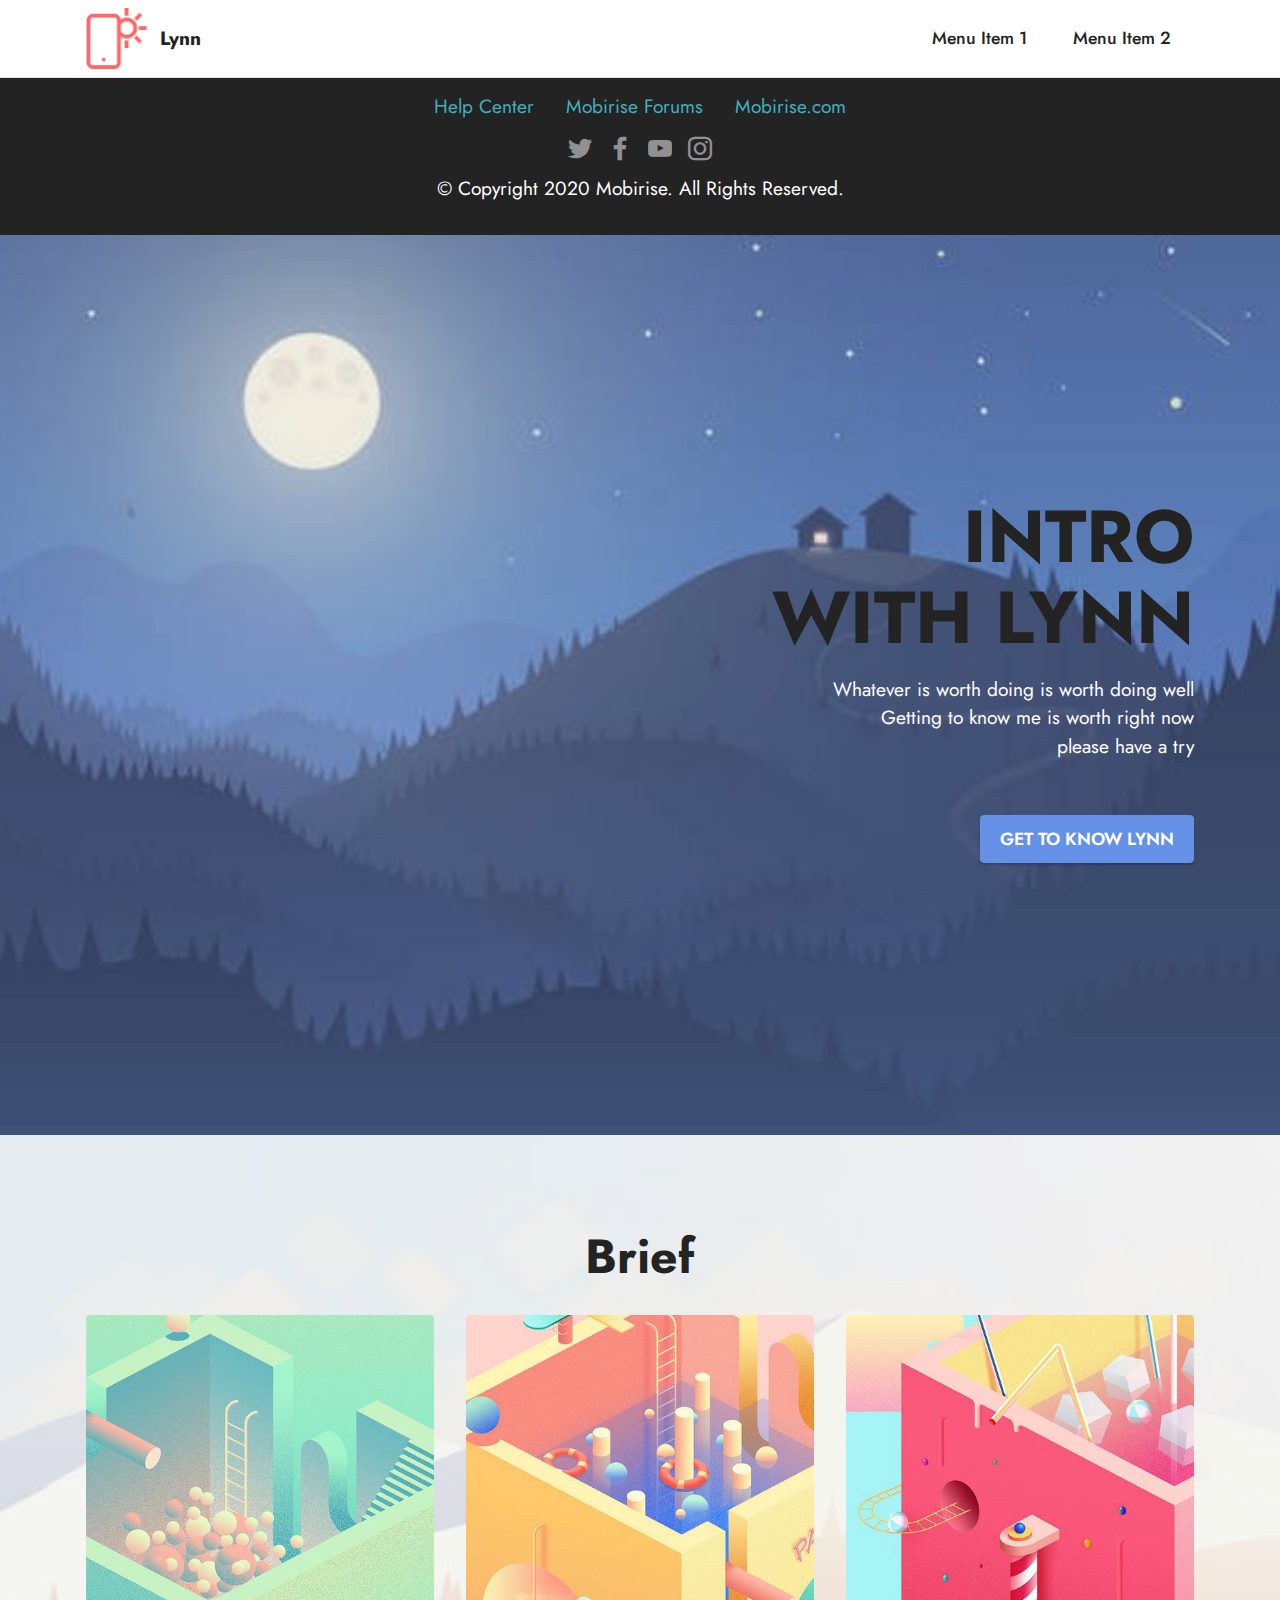
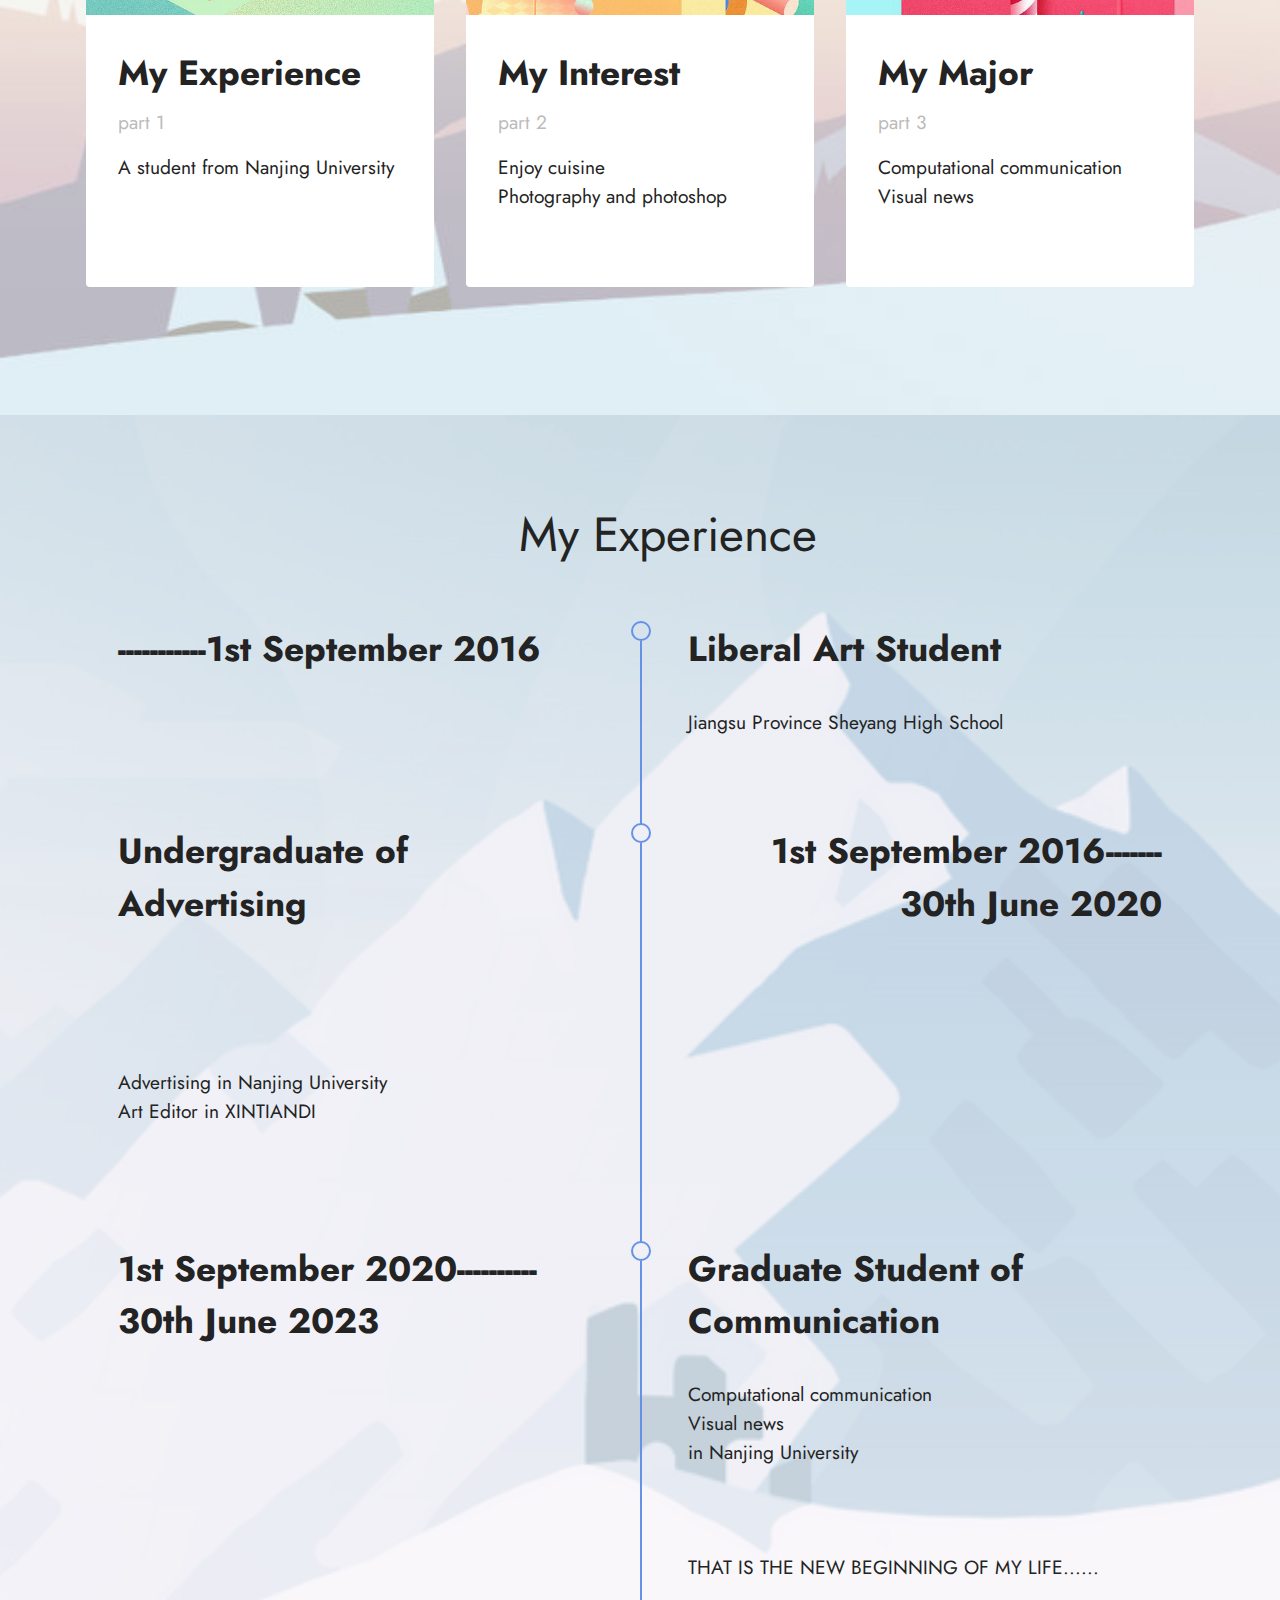
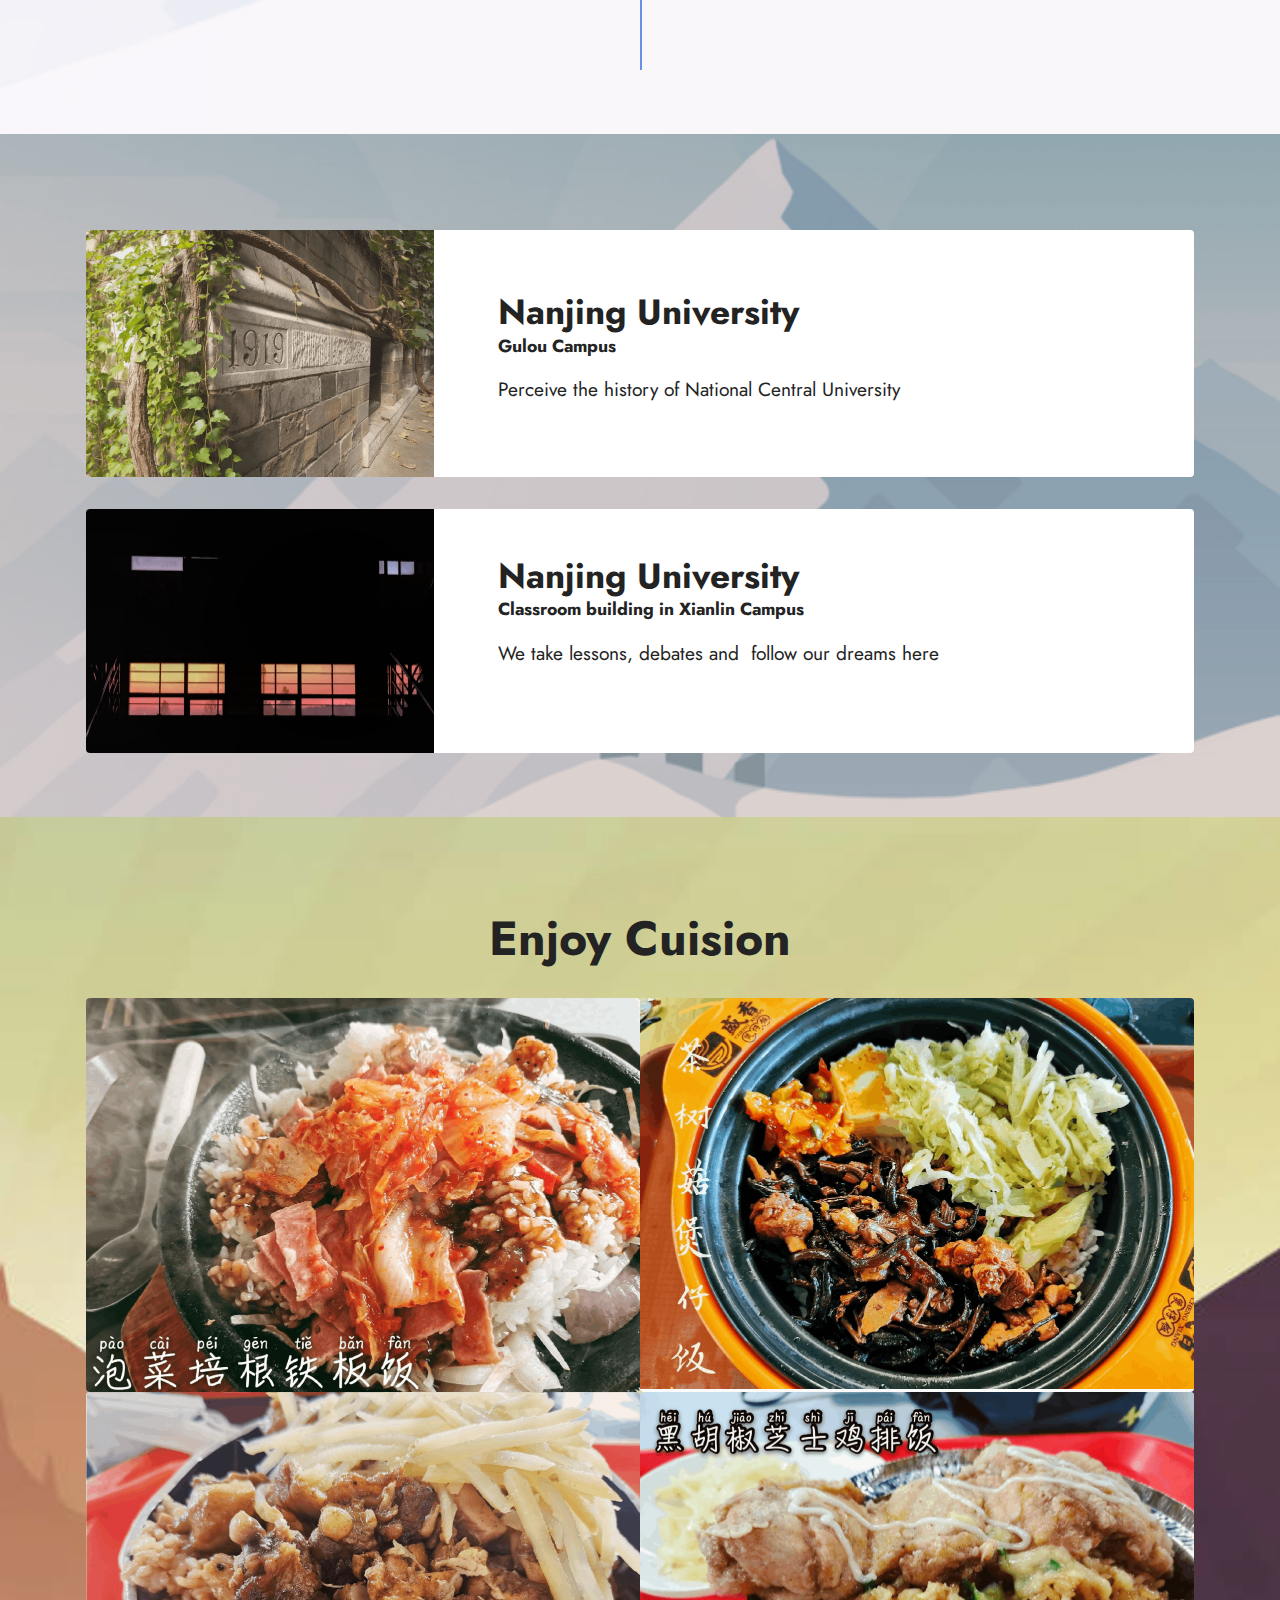
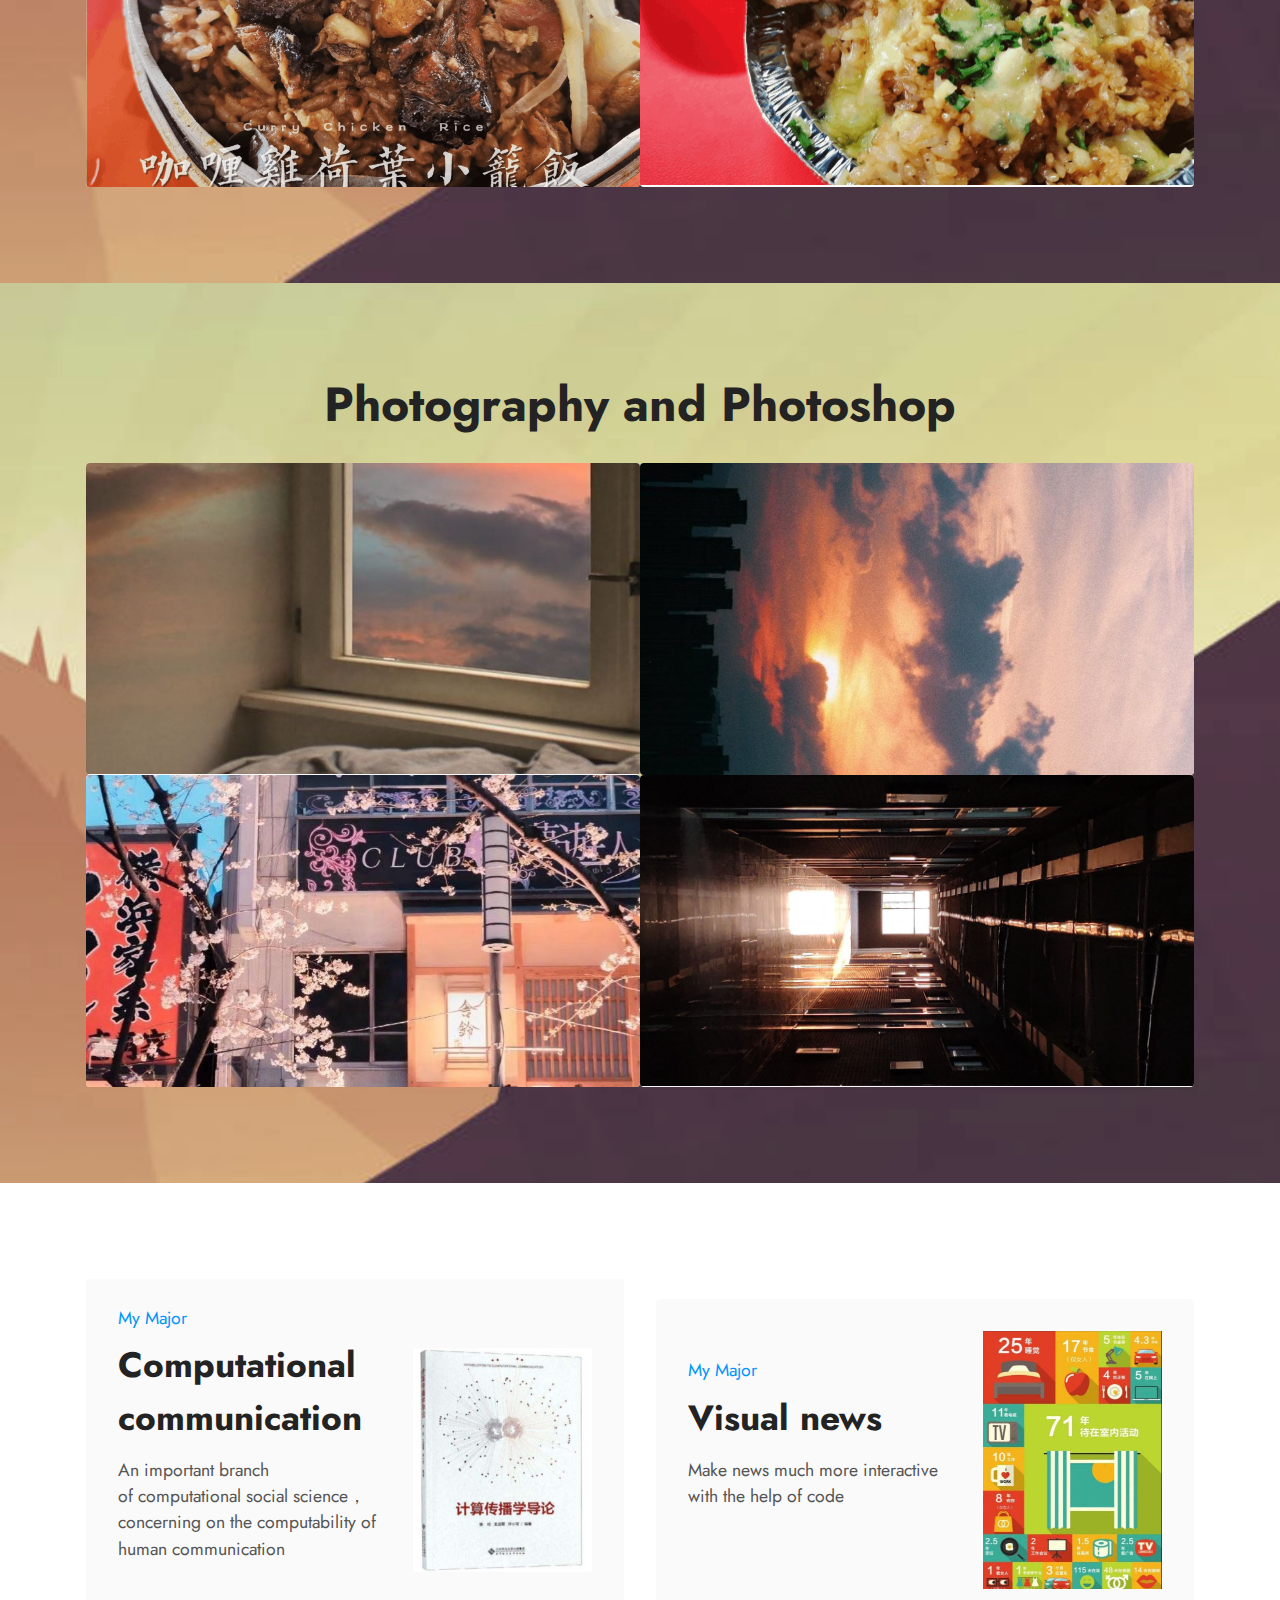
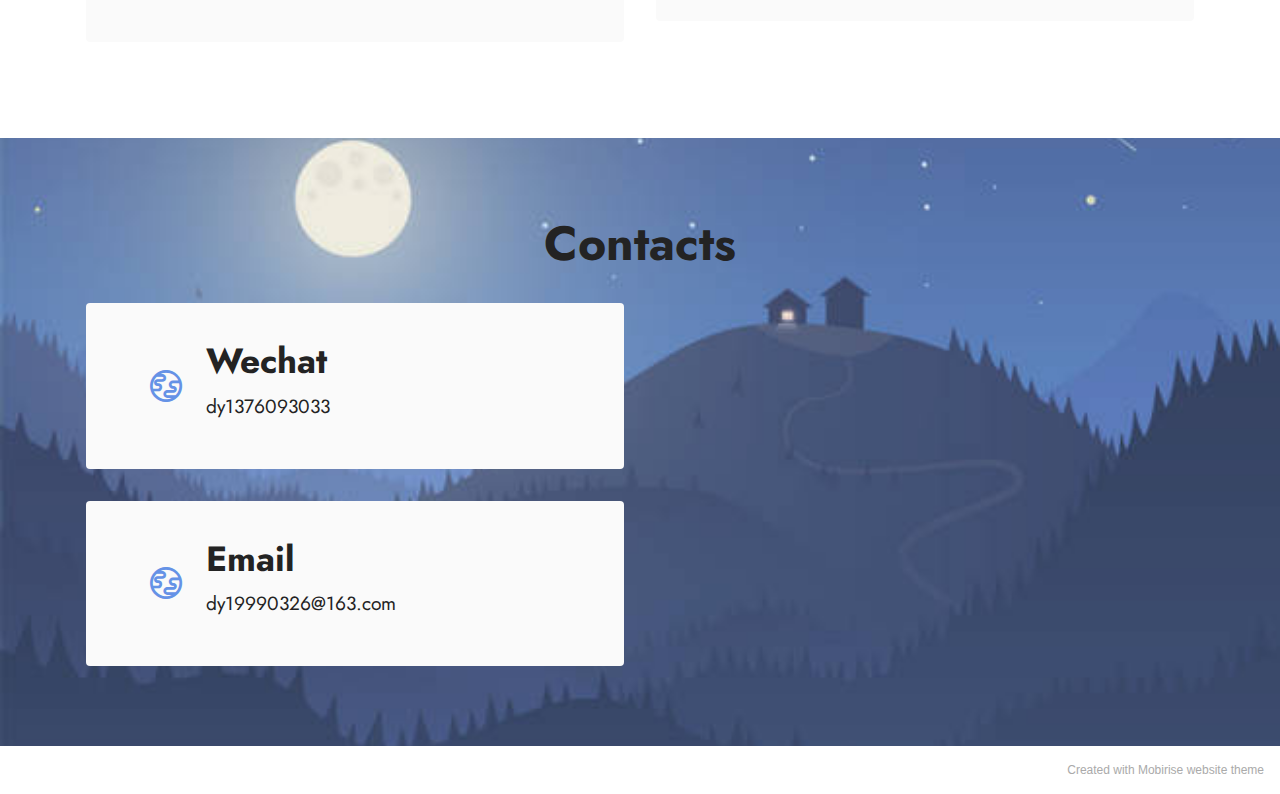
==== page1.html @ 0c88fa18 "1st" ====
<!DOCTYPE html>
<html  >
<head>
  <!-- Site made with Mobirise Website Builder v5.1.4, https://mobirise.com -->
  <meta charset="UTF-8">
  <meta http-equiv="X-UA-Compatible" content="IE=edge">
  <meta name="generator" content="Mobirise v5.1.4, mobirise.com">
  <meta name="viewport" content="width=device-width, initial-scale=1, minimum-scale=1">
  <link rel="shortcut icon" href="assets/images/logo.png" type="image/x-icon">
  <meta name="description" content="">
  
  
  <title>Lynn</title>
  <link rel="stylesheet" href="assets/web/assets/mobirise-icons2/mobirise2.css">
  <link rel="stylesheet" href="assets/tether/tether.min.css">
  <link rel="stylesheet" href="assets/bootstrap/css/bootstrap.min.css">
  <link rel="stylesheet" href="assets/bootstrap/css/bootstrap-grid.min.css">
  <link rel="stylesheet" href="assets/bootstrap/css/bootstrap-reboot.min.css">
  <link rel="stylesheet" href="assets/dropdown/css/style.css">
  <link rel="stylesheet" href="assets/socicon/css/styles.css">
  <link rel="stylesheet" href="assets/theme/css/style.css">
  <link rel="preload" as="style" href="assets/mobirise/css/mbr-additional.css"><link rel="stylesheet" href="assets/mobirise/css/mbr-additional.css" type="text/css">
  
  
  
  
</head>
<body>
  
  <section class="menu cid-s48OLK6784" once="menu" id="menu1-k">
    
    <nav class="navbar navbar-dropdown navbar-fixed-top navbar-expand-lg">
        <div class="container">
            <div class="navbar-brand">
                <span class="navbar-logo">
                    <a href="https://mobiri.se">
                        <img src="assets/images/logo.png" alt="Mobirise" style="height: 3.8rem;">
                    </a>
                </span>
                <span class="navbar-caption-wrap"><a class="navbar-caption text-black display-7" href="https://mobiri.se">Lynn</a></span>
            </div>
            <button class="navbar-toggler" type="button" data-toggle="collapse" data-target="#navbarSupportedContent" aria-controls="navbarNavAltMarkup" aria-expanded="false" aria-label="Toggle navigation">
                <div class="hamburger">
                    <span></span>
                    <span></span>
                    <span></span>
                    <span></span>
                </div>
            </button>
            <div class="collapse navbar-collapse" id="navbarSupportedContent">
                <ul class="navbar-nav nav-dropdown nav-right" data-app-modern-menu="true"><li class="nav-item"><a class="nav-link link text-black display-4" href="https://mobirise.com">Menu Item 1</a></li>
                    <li class="nav-item"><a class="nav-link link text-black display-4" href="https://mobirise.com">
                            Menu Item 2</a></li></ul>
                
                
            </div>
        </div>
    </nav>

</section>

<section class="footer3 cid-s48P1Icc8J" once="footers" id="footer3-l">

    

    

    <div class="container">
        <div class="media-container-row align-center mbr-white">
            <div class="row row-links">
                <ul class="foot-menu">
                    
                    
                    
                    
                    
                <li class="foot-menu-item mbr-fonts-style display-7"><a href="https://mobirise.com/help/" class="text-success">Help Center</a></li><li class="foot-menu-item mbr-fonts-style display-7"><a href="http://forums.mobirise.com/" class="text-success">Mobirise Forums</a></li><li class="foot-menu-item mbr-fonts-style display-7"><a href="https://mobirise.com/" class="text-success">Mobirise.com</a></li></ul>
            </div>
            <div class="row social-row">
                <div class="social-list align-right pb-2">
                    
                    
                    
                    
                    
                    
                <div class="soc-item">
                        <a href="https://twitter.com/mobirise" target="_blank">
                            <span class="socicon-twitter socicon mbr-iconfont mbr-iconfont-social"></span>
                        </a>
                    </div><div class="soc-item">
                        <a href="https://www.facebook.com/pages/Mobirise/1616226671953247" target="_blank">
                            <span class="socicon-facebook socicon mbr-iconfont mbr-iconfont-social"></span>
                        </a>
                    </div><div class="soc-item">
                        <a href="https://www.youtube.com/c/mobirise" target="_blank">
                            <span class="socicon-youtube socicon mbr-iconfont mbr-iconfont-social"></span>
                        </a>
                    </div><div class="soc-item">
                        <a href="https://instagram.com/mobirise" target="_blank">
                            <span class="mbr-iconfont mbr-iconfont-social socicon-instagram socicon"></span>
                        </a>
                    </div></div>
            </div>
            <div class="row row-copirayt">
                <p class="mbr-text mb-0 mbr-fonts-style mbr-white align-center display-7">
                    © Copyright 2020 Mobirise. All Rights Reserved.
                </p>
            </div>
        </div>
    </div>
</section>

<section class="header7 cid-sbbgoGlLqQ mbr-fullscreen" id="header7-t">

    

    

    <div class="text-right container">
        <div class="row justify-content-end">
            <div class="col-12 col-lg-5">
                <h1 class="mbr-section-title mbr-fonts-style mb-3 display-1"><strong>INTRO WITH LYNN</strong></h1>
                
                <p class="mbr-text mbr-fonts-style display-7">Whatever is worth doing is worth doing well<br>Getting to know me is worth right now<br>please have a try<br><br></p>
                <div class="mbr-section-btn mt-3"><a class="btn btn-primary display-4" href="https://mobiri.se">GET TO KNOW LYNN</a></div>
            </div>
        </div>
    </div>
</section>

<section class="features3 cid-sbbgstRZs8" id="features4-u">
    
    <div class="mbr-overlay"></div>
    <div class="container">
        <div class="mbr-section-head">
            <h4 class="mbr-section-title mbr-fonts-style align-center mb-0 display-2">
                <strong>Brief</strong></h4>
            
        </div>
        <div class="row mt-4">
            <div class="item features-image сol-12 col-md-6 col-lg-4">
                <div class="item-wrapper">
                    <div class="item-img">
                        <img src="assets/images/1-658x434.jpg" alt="" title="">
                    </div>
                    <div class="item-content">
                        <h5 class="item-title mbr-fonts-style display-5"><strong>My Experience</strong></h5>
                        <h6 class="item-subtitle mbr-fonts-style mt-1 display-7">part 1</h6>
                        <p class="mbr-text mbr-fonts-style mt-3 display-7">A student from Nanjing University</p>
                    </div>
                    
                </div>
            </div>
            <div class="item features-image сol-12 col-md-6 col-lg-4">
                <div class="item-wrapper">
                    <div class="item-img">
                        <img src="assets/images/2-658x434.jpg" alt="" title="">
                    </div>
                    <div class="item-content">
                        <h5 class="item-title mbr-fonts-style display-5"><strong>My Interest</strong></h5>
                        <h6 class="item-subtitle mbr-fonts-style mt-1 display-7">part 2</h6>
                        <p class="mbr-text mbr-fonts-style mt-3 display-7">Enjoy cuisine<br>Photography and photoshop<br><br></p>
                    </div>
                    
                </div>
            </div>
            <div class="item features-image сol-12 col-md-6 col-lg-4">
                <div class="item-wrapper">
                    <div class="item-img">
                        <img src="assets/images/3-658x434.jpg" alt="" title="">
                    </div>
                    <div class="item-content">
                        <h5 class="item-title mbr-fonts-style display-5"><strong>My Major&nbsp;</strong></h5>
                        <h6 class="item-subtitle mbr-fonts-style mt-1 display-7">part 3</h6>
                        <p class="mbr-text mbr-fonts-style mt-3 display-7">Computational communication<br>Visual news</p>
                    </div>
                    
                </div>
            </div>
            
        </div>
    </div>
</section>

<section class="timeline1 cid-sbboiGCX9N" id="timeline1-v">
    
    <div class="mbr-overlay" style="opacity: 0.7; background-color: rgb(255, 255, 255);">
    </div>
    <div class="timelines-container container" mbri-timelines="">
        <div class="mbr-section-head">
            <h3 class="mbr-section-title mbr-fonts-style align-center mb-0 display-2"><p>&nbsp; &nbsp; My Experience<br></p></h3>
            
        </div>
        <div class="row timeline-element mb-2 mt-4">
            <div class="timeline-date col-12 col-md-6">
                <div class="timeline-date-wrapper">
                    <p class="mbr-timeline-date mbr-fonts-style display-5"><strong>-----------1st September 2016</strong></p>
                </div>
            </div>
            <span class="iconBackground"></span>
            <div class="col-12 col-md-6">
                <div class="timeline-text-wrapper">
                    <h4 class="mbr-timeline-title mbr-fonts-style mb-4 display-5"><strong>Liberal Art Student</strong></h4>
                    
                    <p class="mbr-text mbr-fonts-style display-7">Jiangsu Province Sheyang High School</p>
                </div>
            </div>
        </div>
        <div class="row timeline-element mb-2">
            <div class="col-12 col-md-6">
                <div class="timeline-text-wrapper">
                    <h4 class="mbr-timeline-title mbr-fonts-style mb-4 display-5">
                        <strong>Undergraduate of Advertising</strong><br><strong><br></strong><br></h4>
                    
                    <p class="mbr-text mbr-fonts-style display-7">Advertising in Nanjing University<br>Art Editor in XINTIANDI<br><br></p>
                </div>
            </div>
            <span class="iconBackground"></span>
            <div class="timeline-date col-12 col-md-6">
                <div class="timeline-date-wrapper">
                    <p class="mbr-timeline-date mbr-fonts-style display-5"><strong>1st September 2016-------</strong><br><strong>30th June 2020</strong></p>
                </div>
            </div>
        </div>
        <div class="row timeline-element mb-2">
            <div class="timeline-date col-12 col-md-6">
                <div class="timeline-date-wrapper">
                    <p class="mbr-timeline-date mbr-fonts-style display-5"><strong>1st September 2020----------</strong><br><strong>30th June 2023</strong></p>
                </div>
            </div>
            <span class="iconBackground"></span>
            <div class="col-12 col-md-6">
                <div class="timeline-text-wrapper">
                    <h4 class="mbr-timeline-title mbr-fonts-style mb-4 display-5"><strong>Graduate Student of Communication</strong></h4>
                    
                    <p class="mbr-text mbr-fonts-style display-7">Computational communication<br>Visual news<br>in Nanjing University<br><br><br><br>THAT IS THE NEW BEGINNING OF MY LIFE......</p>
                </div>
            </div>
        </div>
        
        
        
        
        
        
        
        
        
    </div>
</section>

<section class="team2 cid-sbbLFCsT36" xmlns="http://www.w3.org/1999/html" id="team2-x">
    
    <div class="mbr-overlay" style="opacity: 0.5; background-color: rgb(206, 191, 175);">
    </div>
    <div class="container">
        <div class="card">
            <div class="card-wrapper">
                <div class="row align-items-center">
                    <div class="col-12 col-md-4">
                        <div class="image-wrapper">
                            <img src="assets/images/1-696x494.png" alt="Mobirise">
                        </div>
                    </div>
                    <div class="col-12 col-md">
                        <div class="card-box">
                            <h5 class="card-title mbr-fonts-style m-0 display-5"><strong>Nanjing University</strong></h5>
                            <h6 class="card-subtitle mbr-fonts-style mb-3 display-4"><strong>Gulou Campus</strong></h6>
                            <p class="mbr-text mbr-fonts-style display-7">Perceive the history of National Central University&nbsp;</p>
                            
                        </div>
                    </div>
                </div>
            </div>
        </div>
        <div class="card">
            <div class="card-wrapper">
                <div class="row align-items-center">
                    <div class="col-12 col-md-4">
                        <div class="image-wrapper">
                            <img src="assets/images/2-696x489.png" alt="Mobirise">
                        </div>
                    </div>
                    <div class="col-12 col-md">
                        <div class="card-box">
                            <h5 class="card-title mbr-fonts-style m-0 display-5"><strong>Nanjing University</strong></h5>
                            <h6 class="card-subtitle mbr-fonts-style mb-3 display-4"><strong>Classroom building in Xianlin Campus</strong></h6>
                            <p class="mbr-text mbr-fonts-style display-7">We take lessons, debates and&nbsp; follow our dreams here<br><br></p>
                            
                        </div>
                    </div>
                </div>
            </div>
        </div>
        
    </div>
</section>

<section class="gallery1 cid-sbbSKWbGnM" id="gallery1-y">
    
    <div class="mbr-overlay"></div>
    <div class="container">
        <div class="mbr-section-head">
            <h4 class="mbr-section-title mbr-fonts-style align-center mb-0 display-2"><strong>Enjoy Cuision</strong></h4>
            
        </div>
        <div class="row mt-4">
            <div class="item features-image сol-12 col-md-6 col-lg-6">
                <div class="item-wrapper">
                    <div class="item-img">
                        <img src="assets/images/1-1108x787.png" alt="">
                    </div>
                    
                    
                </div>
            </div>
            <div class="item features-image сol-12 col-md-6 col-lg-6">
                <div class="item-wrapper">
                    <div class="item-img">
                        <img src="assets/images/2-1108x781.png" alt="">
                    </div>
                    
                    
                </div>
            </div>
            <div class="item features-image сol-12 col-md-6 col-lg-6">
                <div class="item-wrapper">
                    <div class="item-img">
                        <img src="assets/images/4-1108x790.png" alt="">
                    </div>
                    
                    
                </div>
            </div>
            <div class="item features-image сol-12 col-md-6 col-lg-6">
                <div class="item-wrapper">
                    <div class="item-img">
                        <img src="assets/images/5-1108x787.png" alt="" title="">
                    </div>
                    
                    
                </div>
            </div>
        </div>
    </div>
</section>

<section class="gallery1 cid-sbbSL3tutg" id="gallery1-z">
    
    <div class="mbr-overlay"></div>
    <div class="container">
        <div class="mbr-section-head">
            <h4 class="mbr-section-title mbr-fonts-style align-center mb-0 display-2"><strong>Photography and Photoshop</strong></h4>
            
        </div>
        <div class="row mt-4">
            <div class="item features-image сol-12 col-md-6 col-lg-6">
                <div class="item-wrapper">
                    <div class="item-img">
                        <img src="assets/images/1-1080x1350.jpeg" alt="">
                    </div>
                    
                    
                </div>
            </div>
            <div class="item features-image сol-12 col-md-6 col-lg-6">
                <div class="item-wrapper">
                    <div class="item-img">
                        <img src="assets/images/2-960x1440.jpeg" alt="">
                    </div>
                    
                    
                </div>
            </div>
            <div class="item features-image сol-12 col-md-6 col-lg-6">
                <div class="item-wrapper">
                    <div class="item-img">
                        <img src="assets/images/3-1080x1440.jpeg" alt="">
                    </div>
                    
                    
                </div>
            </div>
            <div class="item features-image сol-12 col-md-6 col-lg-6">
                <div class="item-wrapper">
                    <div class="item-img">
                        <img src="assets/images/4-1108x1477.jpeg" alt="" title="">
                    </div>
                    
                    
                </div>
            </div>
        </div>
    </div>
</section>

<section class="features4 cid-sbc6SiM0qy mbr-parallax-background" id="features5-10">

    

    <div class="mbr-overlay" style="opacity: 0.5; background-color: rgb(255, 255, 255);">
    </div>
    <div class="container">
        <div class="row">
            <div class="col-12 col-lg-6">
                <div class="card-wrapper">
                    <div class="row">
                        <div class="col-12 col-md-7">
                            <div class="text-wrapper">
                                <h6 class="card-subtitle mbr-fonts-style mb-2 display-4">
                                    My Major</h6>
                                <h5 class="card-title mbr-fonts-style display-5"><strong>Computational communication</strong></h5>
                                <p class="mbr-text mbr-fonts-style mb-5 display-4">An important branch of&nbsp;computational social science，concerning on the computability of human communication</p>
                                
                            </div>
                        </div>
                        <div class="col-12 col-md-5">
                            <div class="img-wrapper">
                                <img src="assets/images/-357x357.jpeg" alt="Mobirise">
                            </div>
                        </div>
                    </div>
                </div>
            </div>
            <div class="col-12 col-lg-6">
                <div class="card-wrapper">
                    <div class="row">
                        <div class="col-12 col-md-7">
                            <div class="text-wrapper">
                                <h6 class="card-subtitle mbr-fonts-style mb-2 display-4">My Major</h6>
                                <h5 class="card-title mbr-fonts-style display-5"><strong>Visual news</strong></h5>
                                <p class="mbr-text mbr-fonts-style mb-5 display-4">Make news much more interactive with the help of code</p>
                                
                            </div>
                        </div>
                        <div class="col-12 col-md-5">
                            <div class="img-wrapper">
                                <img src="assets/images/-357x992.jpeg" alt="Mobirise">
                            </div>
                        </div>
                    </div>
                </div>
            </div>
        </div>
    </div>
</section>

<section class="contacts3 map1 cid-sbc9JkmIwn" id="contacts3-11">

    
    <div class="container">
        <div class="mbr-section-head">
            <h3 class="mbr-section-title mbr-fonts-style align-center mb-0 display-2">
                <strong>Contacts</strong>
            </h3>
            
        </div>
        <div class="row justify-content-center mt-4">
            <div class="card col-12 col-md-6">
                <div class="card-wrapper">
                    <div class="image-wrapper">
                        <span class="mbr-iconfont mobi-mbri-globe mobi-mbri"></span>
                    </div>
                    <div class="text-wrapper">
                        <h6 class="card-title mbr-fonts-style mb-1 display-5"><strong>Wechat</strong></h6>
                        <p class="mbr-text mbr-fonts-style display-7">dy1376093033&nbsp; &nbsp; &nbsp; &nbsp; &nbsp; &nbsp; &nbsp; &nbsp; &nbsp; &nbsp; &nbsp; &nbsp; &nbsp;</p>
                    </div>
                </div>
                <div class="card-wrapper">
                    <div class="image-wrapper">
                        <span class="mbr-iconfont mobi-mbri-globe mobi-mbri"></span>
                    </div>
                    <div class="text-wrapper">
                        <h6 class="card-title mbr-fonts-style mb-1 display-5">
                            <strong>Email</strong>
                        </h6>
                        <p class="mbr-text mbr-fonts-style display-7">dy19990326@163.com&nbsp; &nbsp; &nbsp; &nbsp; &nbsp; &nbsp; &nbsp; &nbsp; &nbsp; &nbsp; &nbsp; &nbsp; &nbsp;</p>
                    </div>
                </div>
            </div>
            <div class="map-wrapper col-12 col-md-6">
                <div class="google-map"><iframe frameborder="0" style="border:0" src="https://www.google.com/maps/embed/v1/place?key=AIzaSyAEIpgj38KyLFELm2bK9Y7krBkz1K-cMq8&amp;q=Nanjing University" allowfullscreen=""></iframe></div>
            </div>
        </div>
    </div>
</section><section style="background-color: #fff; font-family: -apple-system, BlinkMacSystemFont, 'Segoe UI', 'Roboto', 'Helvetica Neue', Arial, sans-serif; color:#aaa; font-size:12px; padding: 0; align-items: center; display: flex;"><a href="https://mobirise.site/p" style="flex: 1 1; height: 3rem; padding-left: 1rem;"></a><p style="flex: 0 0 auto; margin:0; padding-right:1rem;">Created with Mobirise <a href="https://mobirise.site/u" style="color:#aaa;">website</a> theme</p></section><script src="assets/web/assets/jquery/jquery.min.js"></script>  <script src="assets/popper/popper.min.js"></script>  <script src="assets/tether/tether.min.js"></script>  <script src="assets/bootstrap/js/bootstrap.min.js"></script>  <script src="assets/smoothscroll/smooth-scroll.js"></script>  <script src="assets/dropdown/js/nav-dropdown.js"></script>  <script src="assets/dropdown/js/navbar-dropdown.js"></script>  <script src="assets/touchswipe/jquery.touch-swipe.min.js"></script>  <script src="assets/parallax/jarallax.min.js"></script>  <script src="assets/theme/js/script.js"></script>  
  
  
</body>
</html>
---- assets/web/assets/mobirise-icons2/mobirise2.css ----
@font-face {
  font-family: 'Moririse2';
  font-display: swap;
  src:  url('mobirise2.eot?f2bix4');
  src:  url('mobirise2.eot?f2bix4#iefix') format('embedded-opentype'),
    url('mobirise2.ttf?f2bix4') format('truetype'),
    url('mobirise2.woff?f2bix4') format('woff'),
    url('mobirise2.svg?f2bix4#mobirise2') format('svg');
  font-weight: normal;
  font-style: normal;
}

[class^="mobi-"], [class*=" mobi-"] {
  /* use !important to prevent issues with browser extensions that change fonts */
  font-family: 'Moririse2' !important;
  speak: none;
  font-style: normal;
  font-weight: normal;
  font-variant: normal;
  text-transform: none;
  line-height: 1;

  /* Better Font Rendering =========== */
  -webkit-font-smoothing: antialiased;
  -moz-osx-font-smoothing: grayscale;
}

.mobi-mbri-add-submenu:before {
  content: "\e900";
}
.mobi-mbri-alert:before {
  content: "\e901";
}
.mobi-mbri-align-center:before {
  content: "\e902";
}
.mobi-mbri-align-justify:before {
  content: "\e903";
}
.mobi-mbri-align-left:before {
  content: "\e904";
}
.mobi-mbri-align-right:before {
  content: "\e905";
}
.mobi-mbri-android:before {
  content: "\e906";
}
.mobi-mbri-apple:before {
  content: "\e907";
}
.mobi-mbri-arrow-down:before {
  content: "\e908";
}
.mobi-mbri-arrow-next:before {
  content: "\e909";
}
.mobi-mbri-arrow-prev:before {
  content: "\e90a";
}
.mobi-mbri-arrow-up:before {
  content: "\e90b";
}
.mobi-mbri-bold:before {
  content: "\e90c";
}
.mobi-mbri-bookmark:before {
  content: "\e90d";
}
.mobi-mbri-bootstrap:before {
  content: "\e90e";
}
.mobi-mbri-briefcase:before {
  content: "\e90f";
}
.mobi-mbri-browse:before {
  content: "\e910";
}
.mobi-mbri-bulleted-list:before {
  content: "\e911";
}
.mobi-mbri-calendar:before {
  content: "\e912";
}
.mobi-mbri-camera:before {
  content: "\e913";
}
.mobi-mbri-cart-add:before {
  content: "\e914";
}
.mobi-mbri-cart-full:before {
  content: "\e915";
}
.mobi-mbri-cash:before {
  content: "\e916";
}
.mobi-mbri-change-style:before {
  content: "\e917";
}
.mobi-mbri-chat:before {
  content: "\e918";
}
.mobi-mbri-clock:before {
  content: "\e919";
}
.mobi-mbri-close:before {
  content: "\e91a";
}
.mobi-mbri-cloud:before {
  content: "\e91b";
}
.mobi-mbri-code:before {
  content: "\e91c";
}
.mobi-mbri-contact-form:before {
  content: "\e91d";
}
.mobi-mbri-credit-card:before {
  content: "\e91e";
}
.mobi-mbri-cursor-click:before {
  content: "\e91f";
}
.mobi-mbri-cust-feedback:before {
  content: "\e920";
}
.mobi-mbri-database:before {
  content: "\e921";
}
.mobi-mbri-delivery:before {
  content: "\e922";
}
.mobi-mbri-desktop:before {
  content: "\e923";
}
.mobi-mbri-devices:before {
  content: "\e924";
}
.mobi-mbri-down:before {
  content: "\e925";
}
.mobi-mbri-download-2:before {
  content: "\e926";
}
.mobi-mbri-download:before {
  content: "\e927";
}
.mobi-mbri-drag-n-drop-2:before {
  content: "\e928";
}
.mobi-mbri-drag-n-drop:before {
  content: "\e929";
}
.mobi-mbri-edit-2:before {
  content: "\e92a";
}
.mobi-mbri-edit:before {
  content: "\e92b";
}
.mobi-mbri-error:before {
  content: "\e92c";
}
.mobi-mbri-extension:before {
  content: "\e92d";
}
.mobi-mbri-features:before {
  content: "\e92e";
}
.mobi-mbri-file:before {
  content: "\e92f";
}
.mobi-mbri-flag:before {
  content: "\e930";
}
.mobi-mbri-folder:before {
  content: "\e931";
}
.mobi-mbri-gift:before {
  content: "\e932";
}
.mobi-mbri-github:before {
  content: "\e933";
}
.mobi-mbri-globe-2:before {
  content: "\e934";
}
.mobi-mbri-globe:before {
  content: "\e935";
}
.mobi-mbri-growing-chart:before {
  content: "\e936";
}
.mobi-mbri-hearth:before {
  content: "\e937";
}
.mobi-mbri-help:before {
  content: "\e938";
}
.mobi-mbri-home:before {
  content: "\e939";
}
.mobi-mbri-hot-cup:before {
  content: "\e93a";
}
.mobi-mbri-idea:before {
  content: "\e93b";
}
.mobi-mbri-image-gallery:before {
  content: "\e93c";
}
.mobi-mbri-image-slider:before {
  content: "\e93d";
}
.mobi-mbri-info:before {
  content: "\e93e";
}
.mobi-mbri-italic:before {
  content: "\e93f";
}
.mobi-mbri-key:before {
  content: "\e940";
}
.mobi-mbri-laptop:before {
  content: "\e941";
}
.mobi-mbri-layers:before {
  content: "\e942";
}
.mobi-mbri-left-right:before {
  content: "\e943";
}
.mobi-mbri-left:before {
  content: "\e944";
}
.mobi-mbri-letter:before {
  content: "\e945";
}
.mobi-mbri-like:before {
  content: "\e946";
}
.mobi-mbri-link:before {
  content: "\e947";
}
.mobi-mbri-lock:before {
  content: "\e948";
}
.mobi-mbri-login:before {
  content: "\e949";
}
.mobi-mbri-logout:before {
  content: "\e94a";
}
.mobi-mbri-magic-stick:before {
  content: "\e94b";
}
.mobi-mbri-map-pin:before {
  content: "\e94c";
}
.mobi-mbri-menu:before {
  content: "\e94d";
}
.mobi-mbri-mobile-2:before {
  content: "\e94e";
}
.mobi-mbri-mobile-horizontal:before {
  content: "\e94f";
}
.mobi-mbri-mobile:before {
  content: "\e950";
}
.mobi-mbri-mobirise:before {
  content: "\e951";
}
.mobi-mbri-more-horizontal:before {
  content: "\e952";
}
.mobi-mbri-more-vertical:before {
  content: "\e953";
}
.mobi-mbri-music:before {
  content: "\e954";
}
.mobi-mbri-new-file:before {
  content: "\e955";
}
.mobi-mbri-numbered-list:before {
  content: "\e956";
}
.mobi-mbri-opened-folder:before {
  content: "\e957";
}
.mobi-mbri-pages:before {
  content: "\e958";
}
.mobi-mbri-paper-plane:before {
  content: "\e959";
}
.mobi-mbri-paperclip:before {
  content: "\e95a";
}
.mobi-mbri-phone:before {
  content: "\e95b";
}
.mobi-mbri-photo:before {
  content: "\e95c";
}
.mobi-mbri-photos:before {
  content: "\e95d";
}
.mobi-mbri-pin:before {
  content: "\e95e";
}
.mobi-mbri-play:before {
  content: "\e95f";
}
.mobi-mbri-plus:before {
  content: "\e960";
}
.mobi-mbri-preview:before {
  content: "\e961";
}
.mobi-mbri-print:before {
  content: "\e962";
}
.mobi-mbri-protect:before {
  content: "\e963";
}
.mobi-mbri-question:before {
  content: "\e964";
}
.mobi-mbri-quote-left:before {
  content: "\e965";
}
.mobi-mbri-quote-right:before {
  content: "\e966";
}
.mobi-mbri-redo:before {
  content: "\e967";
}
.mobi-mbri-refresh:before {
  content: "\e968";
}
.mobi-mbri-responsive-2:before {
  content: "\e969";
}
.mobi-mbri-responsive:before {
  content: "\e96a";
}
.mobi-mbri-right:before {
  content: "\e96b";
}
.mobi-mbri-rocket:before {
  content: "\e96c";
}
.mobi-mbri-sad-face:before {
  content: "\e96d";
}
.mobi-mbri-sale:before {
  content: "\e96e";
}
.mobi-mbri-save:before {
  content: "\e96f";
}
.mobi-mbri-search:before {
  content: "\e970";
}
.mobi-mbri-setting-2:before {
  content: "\e971";
}
.mobi-mbri-setting-3:before {
  content: "\e972";
}
.mobi-mbri-setting:before {
  content: "\e973";
}
.mobi-mbri-share:before {
  content: "\e974";
}
.mobi-mbri-shopping-bag:before {
  content: "\e975";
}
.mobi-mbri-shopping-basket:before {
  content: "\e976";
}
.mobi-mbri-shopping-cart:before {
  content: "\e977";
}
.mobi-mbri-sites:before {
  content: "\e978";
}
.mobi-mbri-smile-face:before {
  content: "\e979";
}
.mobi-mbri-speed:before {
  content: "\e97a";
}
.mobi-mbri-star:before {
  content: "\e97b";
}
.mobi-mbri-success:before {
  content: "\e97c";
}
.mobi-mbri-sun:before {
  content: "\e97d";
}
.mobi-mbri-sun2:before {
  content: "\e97e";
}
.mobi-mbri-tablet-vertical:before {
  content: "\e97f";
}
.mobi-mbri-tablet:before {
  content: "\e980";
}
.mobi-mbri-target:before {
  content: "\e981";
}
.mobi-mbri-timer:before {
  content: "\e982";
}
.mobi-mbri-to-ftp:before {
  content: "\e983";
}
.mobi-mbri-to-local-drive:before {
  content: "\e984";
}
.mobi-mbri-touch-swipe:before {
  content: "\e985";
}
.mobi-mbri-touch:before {
  content: "\e986";
}
.mobi-mbri-trash:before {
  content: "\e987";
}
.mobi-mbri-underline:before {
  content: "\e988";
}
.mobi-mbri-undo:before {
  content: "\e989";
}
.mobi-mbri-unlink:before {
  content: "\e98a";
}
.mobi-mbri-unlock:before {
  content: "\e98b";
}
.mobi-mbri-up-down:before {
  content: "\e98c";
}
.mobi-mbri-up:before {
  content: "\e98d";
}
.mobi-mbri-update:before {
  content: "\e98e";
}
.mobi-mbri-upload-2:before {
  content: "\e98f";
}
.mobi-mbri-upload:before {
  content: "\e990";
}
.mobi-mbri-user-2:before {
  content: "\e991";
}
.mobi-mbri-user:before {
  content: "\e992";
}
.mobi-mbri-users:before {
  content: "\e993";
}
.mobi-mbri-video-play:before {
  content: "\e994";
}
.mobi-mbri-video:before {
  content: "\e995";
}
.mobi-mbri-watch:before {
  content: "\e996";
}
.mobi-mbri-website-theme-2:before {
  content: "\e997";
}
.mobi-mbri-website-theme:before {
  content: "\e998";
}
.mobi-mbri-wifi:before {
  content: "\e999";
}
.mobi-mbri-windows:before {
  content: "\e99a";
}
.mobi-mbri-zoom-in:before {
  content: "\e99b";
}
.mobi-mbri-zoom-out:before {
  content: "\e99c";
}
---- assets/dropdown/css/style.css ----
.navbar-dropdown {
  left: 0;
  padding: 0;
  position: absolute;
  right: 0;
  top: 0;
  transition: all 0.45s ease;
  z-index: 1030;
  background: #282828; }
  .navbar-dropdown .navbar-logo {
    margin-right: 0.8rem;
    transition: margin 0.3s ease-in-out;
    vertical-align: middle; }
    .navbar-dropdown .navbar-logo img {
      height: 3.125rem;
      transition: all 0.3s ease-in-out; }
    .navbar-dropdown .navbar-logo.mbr-iconfont {
      font-size: 3.125rem;
      line-height: 3.125rem; }
  .navbar-dropdown .navbar-caption {
    font-weight: 700;
    white-space: normal;
    vertical-align: -4px;
    line-height: 3.125rem !important; }
    .navbar-dropdown .navbar-caption, .navbar-dropdown .navbar-caption:hover {
      color: inherit;
      text-decoration: none; }
  .navbar-dropdown .mbr-iconfont + .navbar-caption {
    vertical-align: -1px; }
  .navbar-dropdown.navbar-fixed-top {
    position: fixed; }
  .navbar-dropdown .navbar-brand span {
    vertical-align: -4px; }
  .navbar-dropdown.bg-color.transparent {
    background: none; }
  .navbar-dropdown.navbar-short .navbar-brand {
    padding: 0.625rem 0; }
    .navbar-dropdown.navbar-short .navbar-brand span {
      vertical-align: -1px; }
  .navbar-dropdown.navbar-short .navbar-caption {
    line-height: 2.375rem !important;
    vertical-align: -2px; }
  .navbar-dropdown.navbar-short .navbar-logo {
    margin-right: 0.5rem; }
    .navbar-dropdown.navbar-short .navbar-logo img {
      height: 2.375rem; }
    .navbar-dropdown.navbar-short .navbar-logo.mbr-iconfont {
      font-size: 2.375rem;
      line-height: 2.375rem; }
  .navbar-dropdown.navbar-short .mbr-table-cell {
    height: 3.625rem; }
  .navbar-dropdown .navbar-close {
    left: 0.6875rem;
    position: fixed;
    top: 0.75rem;
    z-index: 1000; }
  .navbar-dropdown .hamburger-icon {
    content: "";
    display: inline-block;
    vertical-align: middle;
    width: 16px;
    -webkit-box-shadow: 0 -6px 0 1px #282828,0 0 0 1px #282828,0 6px 0 1px #282828;
    -moz-box-shadow: 0 -6px 0 1px #282828,0 0 0 1px #282828,0 6px 0 1px #282828;
    box-shadow: 0 -6px 0 1px #282828,0 0 0 1px #282828,0 6px 0 1px #282828; }

.dropdown-menu .dropdown-toggle[data-toggle="dropdown-submenu"]::after {
  border-bottom: 0.35em solid transparent;
  border-left: 0.35em solid;
  border-right: 0;
  border-top: 0.35em solid transparent;
  margin-left: 0.3rem; }

.dropdown-menu .dropdown-item:focus {
  outline: 0; }

.nav-dropdown {
  font-size: 0.75rem;
  font-weight: 500;
  height: auto !important; }
  .nav-dropdown .nav-btn {
    padding-left: 1rem; }
  .nav-dropdown .link {
    margin: .667em 1.667em;
    font-weight: 500;
    padding: 0;
    transition: color .2s ease-in-out; }
    .nav-dropdown .link.dropdown-toggle {
      margin-right: 2.583em; }
      .nav-dropdown .link.dropdown-toggle::after {
        margin-left: .25rem;
        border-top: 0.35em solid;
        border-right: 0.35em solid transparent;
        border-left: 0.35em solid transparent;
        border-bottom: 0; }
      .nav-dropdown .link.dropdown-toggle[aria-expanded="true"] {
        margin: 0;
        padding: 0.667em 3.263em  0.667em 1.667em; }
  .nav-dropdown .link::after,
  .nav-dropdown .dropdown-item::after {
    color: inherit; }
  .nav-dropdown .btn {
    font-size: 0.75rem;
    font-weight: 700;
    letter-spacing: 0;
    margin-bottom: 0;
    padding-left: 1.25rem;
    padding-right: 1.25rem; }
  .nav-dropdown .dropdown-menu {
    border-radius: 0;
    border: 0;
    left: 0;
    margin: 0;
    padding-bottom: 1.25rem;
    padding-top: 1.25rem;
    position: relative; }
  .nav-dropdown .dropdown-submenu {
    margin-left: 0.125rem;
    top: 0; }
  .nav-dropdown .dropdown-item {
    font-weight: 500;
    line-height: 2;
    padding: 0.3846em 4.615em 0.3846em 1.5385em;
    position: relative;
    transition: color .2s ease-in-out, background-color .2s ease-in-out; }
    .nav-dropdown .dropdown-item::after {
      margin-top: -0.3077em;
      position: absolute;
      right: 1.1538em;
      top: 50%; }
    .nav-dropdown .dropdown-item:focus, .nav-dropdown .dropdown-item:hover {
      background: none; }

@media (max-width: 767px) {
  .nav-dropdown.navbar-toggleable-sm {
    bottom: 0;
    display: none;
    left: 0;
    overflow-x: hidden;
    position: fixed;
    top: 0;
    transform: translateX(-100%);
    -ms-transform: translateX(-100%);
    -webkit-transform: translateX(-100%);
    width: 18.75rem;
    z-index: 999; } }
.nav-dropdown.navbar-toggleable-xl {
  bottom: 0;
  display: none;
  left: 0;
  overflow-x: hidden;
  position: fixed;
  top: 0;
  transform: translateX(-100%);
  -ms-transform: translateX(-100%);
  -webkit-transform: translateX(-100%);
  width: 18.75rem;
  z-index: 999; }

.nav-dropdown-sm {
  display: block !important;
  overflow-x: hidden;
  overflow: auto;
  padding-top: 3.875rem; }
  .nav-dropdown-sm::after {
    content: "";
    display: block;
    height: 3rem;
    width: 100%; }
  .nav-dropdown-sm.collapse.in ~ .navbar-close {
    display: block !important; }
  .nav-dropdown-sm.collapsing, .nav-dropdown-sm.collapse.in {
    transform: translateX(0);
    -ms-transform: translateX(0);
    -webkit-transform: translateX(0);
    transition: all 0.25s ease-out;
    -webkit-transition: all 0.25s ease-out;
    background: #282828; }
  .nav-dropdown-sm.collapsing[aria-expanded="false"] {
    transform: translateX(-100%);
    -ms-transform: translateX(-100%);
    -webkit-transform: translateX(-100%); }
  .nav-dropdown-sm .nav-item {
    display: block;
    margin-left: 0 !important;
    padding-left: 0; }
  .nav-dropdown-sm .link,
  .nav-dropdown-sm .dropdown-item {
    border-top: 1px dotted rgba(255, 255, 255, 0.1);
    font-size: 0.8125rem;
    line-height: 1.6;
    margin: 0 !important;
    padding: 0.875rem 2.4rem 0.875rem 1.5625rem !important;
    position: relative;
    white-space: normal; }
    .nav-dropdown-sm .link:focus, .nav-dropdown-sm .link:hover,
    .nav-dropdown-sm .dropdown-item:focus,
    .nav-dropdown-sm .dropdown-item:hover {
      background: rgba(0, 0, 0, 0.2) !important;
      color: #c0a375; }
  .nav-dropdown-sm .nav-btn {
    position: relative;
    padding: 1.5625rem 1.5625rem 0 1.5625rem; }
    .nav-dropdown-sm .nav-btn::before {
      border-top: 1px dotted rgba(255, 255, 255, 0.1);
      content: "";
      left: 0;
      position: absolute;
      top: 0;
      width: 100%; }
    .nav-dropdown-sm .nav-btn + .nav-btn {
      padding-top: 0.625rem; }
      .nav-dropdown-sm .nav-btn + .nav-btn::before {
        display: none; }
  .nav-dropdown-sm .btn {
    padding: 0.625rem 0; }
  .nav-dropdown-sm .dropdown-toggle[data-toggle="dropdown-submenu"]::after {
    margin-left: .25rem;
    border-top: 0.35em solid;
    border-right: 0.35em solid transparent;
    border-left: 0.35em solid transparent;
    border-bottom: 0; }
  .nav-dropdown-sm .dropdown-toggle[data-toggle="dropdown-submenu"][aria-expanded="true"]::after {
    border-top: 0;
    border-right: 0.35em solid transparent;
    border-left: 0.35em solid transparent;
    border-bottom: 0.35em solid; }
  .nav-dropdown-sm .dropdown-menu {
    margin: 0;
    padding: 0;
    position: relative;
    top: 0;
    left: 0;
    width: 100%;
    border: 0;
    float: none;
    border-radius: 0;
    background: none; }
  .nav-dropdown-sm .dropdown-submenu {
    left: 100%;
    margin-left: 0.125rem;
    margin-top: -1.25rem;
    top: 0; }

.navbar-toggleable-sm .nav-dropdown .dropdown-menu {
  position: absolute; }

.navbar-toggleable-sm .nav-dropdown .dropdown-submenu {
  left: 100%;
  margin-left: 0.125rem;
  margin-top: -1.25rem;
  top: 0; }

.navbar-toggleable-sm.opened .nav-dropdown .dropdown-menu {
  position: relative; }

.navbar-toggleable-sm.opened .nav-dropdown .dropdown-submenu {
  left: 0;
  margin-left: 00rem;
  margin-top: 0rem;
  top: 0; }

.is-builder .nav-dropdown.collapsing {
  transition: none !important; }

/*# sourceMappingURL=style.css.map */
---- assets/socicon/css/styles.css ----
@charset "UTF-8";

@font-face {
  font-family: 'Socicon';
  src:  url('../fonts/socicon.eot');
  src:  url('../fonts/socicon.eot?#iefix') format('embedded-opentype'),
    url('../fonts/socicon.woff2') format('woff2'),
    url('../fonts/socicon.ttf') format('truetype'),
    url('../fonts/socicon.woff') format('woff'),
    url('../fonts/socicon.svg#socicon') format('svg');
  font-weight: normal;
  font-style: normal;
}

[data-icon]:before {
  font-family: "socicon" !important;
  content: attr(data-icon);
  font-style: normal !important;
  font-weight: normal !important;
  font-variant: normal !important;
  text-transform: none !important;
  speak: none;
  line-height: 1;
  -webkit-font-smoothing: antialiased;
  -moz-osx-font-smoothing: grayscale;
}

[class^="socicon-"], [class*=" socicon-"] {
  /* use !important to prevent issues with browser extensions that change fonts */
  font-family: 'Socicon' !important;
  speak: none;
  font-style: normal;
  font-weight: normal;
  font-variant: normal;
  text-transform: none;
  line-height: 1;

  /* Better Font Rendering =========== */
  -webkit-font-smoothing: antialiased;
  -moz-osx-font-smoothing: grayscale;
}

.socicon-eitaa:before {
  content: "\e97c";
}
.socicon-soroush:before {
  content: "\e97d";
}
.socicon-bale:before {
  content: "\e97e";
}
.socicon-zazzle:before {
  content: "\e97b";
}
.socicon-society6:before {
  content: "\e97a";
}
.socicon-redbubble:before {
  content: "\e979";
}
.socicon-avvo:before {
  content: "\e978";
}
.socicon-stitcher:before {
  content: "\e977";
}
.socicon-googlehangouts:before {
  content: "\e974";
}
.socicon-dlive:before {
  content: "\e975";
}
.socicon-vsco:before {
  content: "\e976";
}
.socicon-flipboard:before {
  content: "\e973";
}
.socicon-ubuntu:before {
  content: "\e958";
}
.socicon-artstation:before {
  content: "\e959";
}
.socicon-invision:before {
  content: "\e95a";
}
.socicon-torial:before {
  content: "\e95b";
}
.socicon-collectorz:before {
  content: "\e95c";
}
.socicon-seenthis:before {
  content: "\e95d";
}
.socicon-googleplaymusic:before {
  content: "\e95e";
}
.socicon-debian:before {
  content: "\e95f";
}
.socicon-filmfreeway:before {
  content: "\e960";
}
.socicon-gnome:before {
  content: "\e961";
}
.socicon-itchio:before {
  content: "\e962";
}
.socicon-jamendo:before {
  content: "\e963";
}
.socicon-mix:before {
  content: "\e964";
}
.socicon-sharepoint:before {
  content: "\e965";
}
.socicon-tinder:before {
  content: "\e966";
}
.socicon-windguru:before {
  content: "\e967";
}
.socicon-cdbaby:before {
  content: "\e968";
}
.socicon-elementaryos:before {
  content: "\e969";
}
.socicon-stage32:before {
  content: "\e96a";
}
.socicon-tiktok:before {
  content: "\e96b";
}
.socicon-gitter:before {
  content: "\e96c";
}
.socicon-letterboxd:before {
  content: "\e96d";
}
.socicon-threema:before {
  content: "\e96e";
}
.socicon-splice:before {
  content: "\e96f";
}
.socicon-metapop:before {
  content: "\e970";
}
.socicon-naver:before {
  content: "\e971";
}
.socicon-remote:before {
  content: "\e972";
}
.socicon-internet:before {
  content: "\e957";
}
.socicon-moddb:before {
  content: "\e94b";
}
.socicon-indiedb:before {
  content: "\e94c";
}
.socicon-traxsource:before {
  content: "\e94d";
}
.socicon-gamefor:before {
  content: "\e94e";
}
.socicon-pixiv:before {
  content: "\e94f";
}
.socicon-myanimelist:before {
  content: "\e950";
}
.socicon-blackberry:before {
  content: "\e951";
}
.socicon-wickr:before {
  content: "\e952";
}
.socicon-spip:before {
  content: "\e953";
}
.socicon-napster:before {
  content: "\e954";
}
.socicon-beatport:before {
  content: "\e955";
}
.socicon-hackerone:before {
  content: "\e956";
}
.socicon-hackernews:before {
  content: "\e946";
}
.socicon-smashwords:before {
  content: "\e947";
}
.socicon-kobo:before {
  content: "\e948";
}
.socicon-bookbub:before {
  content: "\e949";
}
.socicon-mailru:before {
  content: "\e94a";
}
.socicon-gitlab:before {
  content: "\e945";
}
.socicon-instructables:before {
  content: "\e944";
}
.socicon-portfolio:before {
  content: "\e943";
}
.socicon-codered:before {
  content: "\e940";
}
.socicon-origin:before {
  content: "\e941";
}
.socicon-nextdoor:before {
  content: "\e942";
}
.socicon-udemy:before {
  content: "\e93f";
}
.socicon-livemaster:before {
  content: "\e93e";
}
.socicon-crunchbase:before {
  content: "\e93b";
}
.socicon-homefy:before {
  content: "\e93c";
}
.socicon-calendly:before {
  content: "\e93d";
}
.socicon-realtor:before {
  content: "\e90f";
}
.socicon-tidal:before {
  content: "\e910";
}
.socicon-qobuz:before {
  content: "\e911";
}
.socicon-natgeo:before {
  content: "\e912";
}
.socicon-mastodon:before {
  content: "\e913";
}
.socicon-unsplash:before {
  content: "\e914";
}
.socicon-homeadvisor:before {
  content: "\e915";
}
.socicon-angieslist:before {
  content: "\e916";
}
.socicon-codepen:before {
  content: "\e917";
}
.socicon-slack:before {
  content: "\e918";
}
.socicon-openaigym:before {
  content: "\e919";
}
.socicon-logmein:before {
  content: "\e91a";
}
.socicon-fiverr:before {
  content: "\e91b";
}
.socicon-gotomeeting:before {
  content: "\e91c";
}
.socicon-aliexpress:before {
  content: "\e91d";
}
.socicon-guru:before {
  content: "\e91e";
}
.socicon-appstore:before {
  content: "\e91f";
}
.socicon-homes:before {
  content: "\e920";
}
.socicon-zoom:before {
  content: "\e921";
}
.socicon-alibaba:before {
  content: "\e922";
}
.socicon-craigslist:before {
  content: "\e923";
}
.socicon-wix:before {
  content: "\e924";
}
.socicon-redfin:before {
  content: "\e925";
}
.socicon-googlecalendar:before {
  content: "\e926";
}
.socicon-shopify:before {
  content: "\e927";
}
.socicon-freelancer:before {
  content: "\e928";
}
.socicon-seedrs:before {
  content: "\e929";
}
.socicon-bing:before {
  content: "\e92a";
}
.socicon-doodle:before {
  content: "\e92b";
}
.socicon-bonanza:before {
  content: "\e92c";
}
.socicon-squarespace:before {
  content: "\e92d";
}
.socicon-toptal:before {
  content: "\e92e";
}
.socicon-gust:before {
  content: "\e92f";
}
.socicon-ask:before {
  content: "\e930";
}
.socicon-trulia:before {
  content: "\e931";
}
.socicon-loomly:before {
  content: "\e932";
}
.socicon-ghost:before {
  content: "\e933";
}
.socicon-upwork:before {
  content: "\e934";
}
.socicon-fundable:before {
  content: "\e935";
}
.socicon-booking:before {
  content: "\e936";
}
.socicon-googlemaps:before {
  content: "\e937";
}
.socicon-zillow:before {
  content: "\e938";
}
.socicon-niconico:before {
  content: "\e939";
}
.socicon-toneden:before {
  content: "\e93a";
}
.socicon-augment:before {
  content: "\e908";
}
.socicon-bitbucket:before {
  content: "\e909";
}
.socicon-fyuse:before {
  content: "\e90a";
}
.socicon-yt-gaming:before {
  content: "\e90b";
}
.socicon-sketchfab:before {
  content: "\e90c";
}
.socicon-mobcrush:before {
  content: "\e90d";
}
.socicon-microsoft:before {
  content: "\e90e";
}
.socicon-pandora:before {
  content: "\e907";
}
.socicon-messenger:before {
  content: "\e906";
}
.socicon-gamewisp:before {
  content: "\e905";
}
.socicon-bloglovin:before {
  content: "\e904";
}
.socicon-tunein:before {
  content: "\e903";
}
.socicon-gamejolt:before {
  content: "\e901";
}
.socicon-trello:before {
  content: "\e902";
}
.socicon-spreadshirt:before {
  content: "\e900";
}
.socicon-500px:before {
  content: "\e000";
}
.socicon-8tracks:before {
  content: "\e001";
}
.socicon-airbnb:before {
  content: "\e002";
}
.socicon-alliance:before {
  content: "\e003";
}
.socicon-amazon:before {
  content: "\e004";
}
.socicon-amplement:before {
  content: "\e005";
}
.socicon-android:before {
  content: "\e006";
}
.socicon-angellist:before {
  content: "\e007";
}
.socicon-apple:before {
  content: "\e008";
}
.socicon-appnet:before {
  content: "\e009";
}
.socicon-baidu:before {
  content: "\e00a";
}
.socicon-bandcamp:before {
  content: "\e00b";
}
.socicon-battlenet:before {
  content: "\e00c";
}
.socicon-mixer:before {
  content: "\e00d";
}
.socicon-bebee:before {
  content: "\e00e";
}
.socicon-bebo:before {
  content: "\e00f";
}
.socicon-behance:before {
  content: "\e010";
}
.socicon-blizzard:before {
  content: "\e011";
}
.socicon-blogger:before {
  content: "\e012";
}
.socicon-buffer:before {
  content: "\e013";
}
.socicon-chrome:before {
  content: "\e014";
}
.socicon-coderwall:before {
  content: "\e015";
}
.socicon-curse:before {
  content: "\e016";
}
.socicon-dailymotion:before {
  content: "\e017";
}
.socicon-deezer:before {
  content: "\e018";
}
.socicon-delicious:before {
  content: "\e019";
}
.socicon-deviantart:before {
  content: "\e01a";
}
.socicon-diablo:before {
  content: "\e01b";
}
.socicon-digg:before {
  content: "\e01c";
}
.socicon-discord:before {
  content: "\e01d";
}
.socicon-disqus:before {
  content: "\e01e";
}
.socicon-douban:before {
  content: "\e01f";
}
.socicon-draugiem:before {
  content: "\e020";
}
.socicon-dribbble:before {
  content: "\e021";
}
.socicon-drupal:before {
  content: "\e022";
}
.socicon-ebay:before {
  content: "\e023";
}
.socicon-ello:before {
  content: "\e024";
}
.socicon-endomodo:before {
  content: "\e025";
}
.socicon-envato:before {
  content: "\e026";
}
.socicon-etsy:before {
  content: "\e027";
}
.socicon-facebook:before {
  content: "\e028";
}
.socicon-feedburner:before {
  content: "\e029";
}
.socicon-filmweb:before {
  content: "\e02a";
}
.socicon-firefox:before {
  content: "\e02b";
}
.socicon-flattr:before {
  content: "\e02c";
}
.socicon-flickr:before {
  content: "\e02d";
}
.socicon-formulr:before {
  content: "\e02e";
}
.socicon-forrst:before {
  content: "\e02f";
}
.socicon-foursquare:before {
  content: "\e030";
}
.socicon-friendfeed:before {
  content: "\e031";
}
.socicon-github:before {
  content: "\e032";
}
.socicon-goodreads:before {
  content: "\e033";
}
.socicon-google:before {
  content: "\e034";
}
.socicon-googlescholar:before {
  content: "\e035";
}
.socicon-googlegroups:before {
  content: "\e036";
}
.socicon-googlephotos:before {
  content: "\e037";
}
.socicon-googleplus:before {
  content: "\e038";
}
.socicon-grooveshark:before {
  content: "\e039";
}
.socicon-hackerrank:before {
  content: "\e03a";
}
.socicon-hearthstone:before {
  content: "\e03b";
}
.socicon-hellocoton:before {
  content: "\e03c";
}
.socicon-heroes:before {
  content: "\e03d";
}
.socicon-smashcast:before {
  content: "\e03e";
}
.socicon-horde:before {
  content: "\e03f";
}
.socicon-houzz:before {
  content: "\e040";
}
.socicon-icq:before {
  content: "\e041";
}
.socicon-identica:before {
  content: "\e042";
}
.socicon-imdb:before {
  content: "\e043";
}
.socicon-instagram:before {
  content: "\e044";
}
.socicon-issuu:before {
  content: "\e045";
}
.socicon-istock:before {
  content: "\e046";
}
.socicon-itunes:before {
  content: "\e047";
}
.socicon-keybase:before {
  content: "\e048";
}
.socicon-lanyrd:before {
  content: "\e049";
}
.socicon-lastfm:before {
  content: "\e04a";
}
.socicon-line:before {
  content: "\e04b";
}
.socicon-linkedin:before {
  content: "\e04c";
}
.socicon-livejournal:before {
  content: "\e04d";
}
.socicon-lyft:before {
  content: "\e04e";
}
.socicon-macos:before {
  content: "\e04f";
}
.socicon-mail:before {
  content: "\e050";
}
.socicon-medium:before {
  content: "\e051";
}
.socicon-meetup:before {
  content: "\e052";
}
.socicon-mixcloud:before {
  content: "\e053";
}
.socicon-modelmayhem:before {
  content: "\e054";
}
.socicon-mumble:before {
  content: "\e055";
}
.socicon-myspace:before {
  content: "\e056";
}
.socicon-newsvine:before {
  content: "\e057";
}
.socicon-nintendo:before {
  content: "\e058";
}
.socicon-npm:before {
  content: "\e059";
}
.socicon-odnoklassniki:before {
  content: "\e05a";
}
.socicon-openid:before {
  content: "\e05b";
}
.socicon-opera:before {
  content: "\e05c";
}
.socicon-outlook:before {
  content: "\e05d";
}
.socicon-overwatch:before {
  content: "\e05e";
}
.socicon-patreon:before {
  content: "\e05f";
}
.socicon-paypal:before {
  content: "\e060";
}
.socicon-periscope:before {
  content: "\e061";
}
.socicon-persona:before {
  content: "\e062";
}
.socicon-pinterest:before {
  content: "\e063";
}
.socicon-play:before {
  content: "\e064";
}
.socicon-player:before {
  content: "\e065";
}
.socicon-playstation:before {
  content: "\e066";
}
.socicon-pocket:before {
  content: "\e067";
}
.socicon-qq:before {
  content: "\e068";
}
.socicon-quora:before {
  content: "\e069";
}
.socicon-raidcall:before {
  content: "\e06a";
}
.socicon-ravelry:before {
  content: "\e06b";
}
.socicon-reddit:before {
  content: "\e06c";
}
.socicon-renren:before {
  content: "\e06d";
}
.socicon-researchgate:before {
  content: "\e06e";
}
.socicon-residentadvisor:before {
  content: "\e06f";
}
.socicon-reverbnation:before {
  content: "\e070";
}
.socicon-rss:before {
  content: "\e071";
}
.socicon-sharethis:before {
  content: "\e072";
}
.socicon-skype:before {
  content: "\e073";
}
.socicon-slideshare:before {
  content: "\e074";
}
.socicon-smugmug:before {
  content: "\e075";
}
.socicon-snapchat:before {
  content: "\e076";
}
.socicon-songkick:before {
  content: "\e077";
}
.socicon-soundcloud:before {
  content: "\e078";
}
.socicon-spotify:before {
  content: "\e079";
}
.socicon-stackexchange:before {
  content: "\e07a";
}
.socicon-stackoverflow:before {
  content: "\e07b";
}
.socicon-starcraft:before {
  content: "\e07c";
}
.socicon-stayfriends:before {
  content: "\e07d";
}
.socicon-steam:before {
  content: "\e07e";
}
.socicon-storehouse:before {
  content: "\e07f";
}
.socicon-strava:before {
  content: "\e080";
}
.socicon-streamjar:before {
  content: "\e081";
}
.socicon-stumbleupon:before {
  content: "\e082";
}
.socicon-swarm:before {
  content: "\e083";
}
.socicon-teamspeak:before {
  content: "\e084";
}
.socicon-teamviewer:before {
  content: "\e085";
}
.socicon-technorati:before {
  content: "\e086";
}
.socicon-telegram:before {
  content: "\e087";
}
.socicon-tripadvisor:before {
  content: "\e088";
}
.socicon-tripit:before {
  content: "\e089";
}
.socicon-triplej:before {
  content: "\e08a";
}
.socicon-tumblr:before {
  content: "\e08b";
}
.socicon-twitch:before {
  content: "\e08c";
}
.socicon-twitter:before {
  content: "\e08d";
}
.socicon-uber:before {
  content: "\e08e";
}
.socicon-ventrilo:before {
  content: "\e08f";
}
.socicon-viadeo:before {
  content: "\e090";
}
.socicon-viber:before {
  content: "\e091";
}
.socicon-viewbug:before {
  content: "\e092";
}
.socicon-vimeo:before {
  content: "\e093";
}
.socicon-vine:before {
  content: "\e094";
}
.socicon-vkontakte:before {
  content: "\e095";
}
.socicon-warcraft:before {
  content: "\e096";
}
.socicon-wechat:before {
  content: "\e097";
}
.socicon-weibo:before {
  content: "\e098";
}
.socicon-whatsapp:before {
  content: "\e099";
}
.socicon-wikipedia:before {
  content: "\e09a";
}
.socicon-windows:before {
  content: "\e09b";
}
.socicon-wordpress:before {
  content: "\e09c";
}
.socicon-wykop:before {
  content: "\e09d";
}
.socicon-xbox:before {
  content: "\e09e";
}
.socicon-xing:before {
  content: "\e09f";
}
.socicon-yahoo:before {
  content: "\e0a0";
}
.socicon-yammer:before {
  content: "\e0a1";
}
.socicon-yandex:before {
  content: "\e0a2";
}
.socicon-yelp:before {
  content: "\e0a3";
}
.socicon-younow:before {
  content: "\e0a4";
}
.socicon-youtube:before {
  content: "\e0a5";
}
.socicon-zapier:before {
  content: "\e0a6";
}
.socicon-zerply:before {
  content: "\e0a7";
}
.socicon-zomato:before {
  content: "\e0a8";
}
.socicon-zynga:before {
  content: "\e0a9";
}
---- assets/theme/css/style.css ----
section {
  background-color: #ffffff;
}

body {
  font-style: normal;
  line-height: 1.5;
  font-weight: 400;
  color: #232323;
  position: relative;
}

section,
.container,
.container-fluid {
  position: relative;
  word-wrap: break-word;
}

a.mbr-iconfont:hover {
  text-decoration: none;
}

.article .lead p,
.article .lead ul,
.article .lead ol,
.article .lead pre,
.article .lead blockquote {
  margin-bottom: 0;
}

a {
  font-style: normal;
  font-weight: 400;
  cursor: pointer;
}

a, a:hover {
  text-decoration: none;
}

.mbr-section-title {
  font-style: normal;
  line-height: 1.3;
}

.mbr-section-subtitle {
  line-height: 1.3;
}

.mbr-text {
  font-style: normal;
  line-height: 1.7;
}

h1,
h2,
h3,
h4,
h5,
h6,
.display-1,
.display-2,
.display-4,
.display-5,
.display-7,
span,
p,
a {
  line-height: 1;
  word-break: break-word;
  word-wrap: break-word;
  font-weight: 400;
}

b,
strong {
  font-weight: bold;
}

input:-webkit-autofill, input:-webkit-autofill:hover, input:-webkit-autofill:focus, input:-webkit-autofill:active {
  transition-delay: 9999s;
  transition-property: background-color, color;
}

textarea[type="hidden"] {
  display: none;
}

section {
  background-position: 50% 50%;
  background-repeat: no-repeat;
  background-size: cover;
}

section .mbr-background-video,
section .mbr-background-video-preview {
  position: absolute;
  bottom: 0;
  left: 0;
  right: 0;
  top: 0;
}

.hidden {
  visibility: hidden;
}

.mbr-z-index20 {
  z-index: 20;
}

/*! Base colors */
.mbr-white {
  color: #ffffff;
}

.mbr-black {
  color: #111111;
}

.mbr-bg-white {
  background-color: #ffffff;
}

.mbr-bg-black {
  background-color: #000000;
}

/*! Text-aligns */
.align-left {
  text-align: left;
}

.align-center {
  text-align: center;
}

.align-right {
  text-align: right;
}

/*! Font-weight  */
.mbr-light {
  font-weight: 300;
}

.mbr-regular {
  font-weight: 400;
}

.mbr-semibold {
  font-weight: 500;
}

.mbr-bold {
  font-weight: 700;
}

/*! Media  */
.media-content {
  flex-basis: 100%;
}

.media-container-row {
  display: flex;
  flex-direction: row;
  flex-wrap: wrap;
  justify-content: center;
  align-content: center;
  align-items: start;
}

.media-container-row .media-size-item {
  width: 400px;
}

.media-container-column {
  display: flex;
  flex-direction: column;
  flex-wrap: wrap;
  justify-content: center;
  align-content: center;
  align-items: stretch;
}

.media-container-column > * {
  width: 100%;
}

@media (min-width: 992px) {
  .media-container-row {
    flex-wrap: nowrap;
  }
}

figure {
  margin-bottom: 0;
  overflow: hidden;
}

figure[mbr-media-size] {
  transition: width 0.1s;
}

img,
iframe {
  display: block;
  width: 100%;
}

.card {
  background-color: transparent;
  border: none;
}

.card-box {
  width: 100%;
}

.card-img {
  text-align: center;
  flex-shrink: 0;
  -webkit-flex-shrink: 0;
}

.media {
  max-width: 100%;
  margin: 0 auto;
}

.mbr-figure {
  align-self: center;
}

.media-container > div {
  max-width: 100%;
}

.mbr-figure img,
.card-img img {
  width: 100%;
}

@media (max-width: 991px) {
  .media-size-item {
    width: auto !important;
  }
  .media {
    width: auto;
  }
  .mbr-figure {
    width: 100% !important;
  }
}

/*! Buttons */
.mbr-section-btn {
  margin-left: -0.6rem;
  margin-right: -0.6rem;
  font-size: 0;
}

.btn {
  font-weight: 600;
  border-width: 1px;
  font-style: normal;
  margin: 0.6rem 0.6rem;
  white-space: normal;
  transition: all 0.2s ease-in-out;
  display: inline-flex;
  align-items: center;
  justify-content: center;
  word-break: break-word;
}

.btn-sm {
  font-weight: 600;
  letter-spacing: 0px;
  transition: all 0.3s ease-in-out;
}

.btn-md {
  font-weight: 600;
  letter-spacing: 0px;
  transition: all 0.3s ease-in-out;
}

.btn-lg {
  font-weight: 600;
  letter-spacing: 0px;
  transition: all 0.3s ease-in-out;
}

.btn-form {
  margin: 0;
}

.btn-form:hover {
  cursor: pointer;
}

nav .mbr-section-btn {
  margin-left: 0rem;
  margin-right: 0rem;
}

/*! Btn icon margin */
.btn .mbr-iconfont,
.btn.btn-sm .mbr-iconfont {
  order: 1;
  cursor: pointer;
  margin-left: 0.5rem;
  vertical-align: sub;
}

.btn.btn-md .mbr-iconfont,
.btn.btn-md .mbr-iconfont {
  margin-left: 0.8rem;
}

.mbr-regular {
  font-weight: 400;
}

.mbr-semibold {
  font-weight: 500;
}

.mbr-bold {
  font-weight: 700;
}

[type="submit"] {
  -webkit-appearance: none;
}

/*! Full-screen */
.mbr-fullscreen .mbr-overlay {
  min-height: 100vh;
}

.mbr-fullscreen {
  display: flex;
  display: -moz-flex;
  display: -ms-flex;
  display: -o-flex;
  align-items: center;
  min-height: 100vh;
  padding-top: 3rem;
  padding-bottom: 3rem;
}

/*! Map */
.map {
  height: 25rem;
  position: relative;
}

.map iframe {
  width: 100%;
  height: 100%;
}

/*! Scroll to top arrow */
.mbr-arrow-up {
  bottom: 25px;
  right: 90px;
  position: fixed;
  text-align: right;
  z-index: 5000;
  color: #ffffff;
  font-size: 32px;
}

.mbr-arrow-up a {
  background: rgba(0, 0, 0, 0.2);
  border-radius: 50%;
  color: #fff;
  display: inline-block;
  height: 60px;
  width: 60px;
  outline-style: none !important;
  position: relative;
  text-decoration: none;
  transition: all 0.3s ease-in-out;
  cursor: pointer;
  text-align: center;
}

.mbr-arrow-up a:hover {
  background-color: rgba(0, 0, 0, 0.4);
}

.mbr-arrow-up a i {
  line-height: 60px;
}

.mbr-arrow-up-icon {
  display: block;
  color: #fff;
}

.mbr-arrow-up-icon::before {
  content: "\203a";
  display: inline-block;
  font-family: serif;
  font-size: 32px;
  line-height: 1;
  font-style: normal;
  position: relative;
  top: 6px;
  left: -4px;
  -webkit-transform: rotate(-90deg);
          transform: rotate(-90deg);
}

/*! Arrow Down */
.mbr-arrow {
  position: absolute;
  bottom: 45px;
  left: 50%;
  width: 60px;
  height: 60px;
  cursor: pointer;
  background-color: rgba(80, 80, 80, 0.5);
  border-radius: 50%;
  -webkit-transform: translateX(-50%);
          transform: translateX(-50%);
}

@media (max-width: 767px) {
  .mbr-arrow {
    display: none;
  }
}

.mbr-arrow > a {
  display: inline-block;
  text-decoration: none;
  outline-style: none;
  -webkit-animation: arrowdown 1.7s ease-in-out infinite;
          animation: arrowdown 1.7s ease-in-out infinite;
  color: #ffffff;
}

.mbr-arrow > a > i {
  position: absolute;
  top: -2px;
  left: 15px;
  font-size: 2rem;
}

#scrollToTop a i::before {
  content: "";
  position: absolute;
  display: block;
  border-bottom: 3px solid #fff;
  border-left: 3px solid #fff;
  width: 40%;
  height: 40%;
  left: 50%;
  top: 50%;
  -webkit-transform: rotate(135deg);
  transform: translateY(-30%) translateX(-50%) rotate(135deg);
}

@keyframes arrowdown {
  0% {
    -webkit-transform: translateY(0px);
            transform: translateY(0px);
  }
  50% {
    -webkit-transform: translateY(-5px);
            transform: translateY(-5px);
  }
  100% {
    -webkit-transform: translateY(0px);
            transform: translateY(0px);
  }
}

@-webkit-keyframes arrowdown {
  0% {
    -webkit-transform: translateY(0px);
            transform: translateY(0px);
  }
  50% {
    -webkit-transform: translateY(-5px);
            transform: translateY(-5px);
  }
  100% {
    -webkit-transform: translateY(0px);
            transform: translateY(0px);
  }
}

@media (max-width: 500px) {
  .mbr-arrow-up {
    left: 50%;
    right: auto;
  }
}

/*Gradients animation*/
@keyframes gradient-animation {
  from {
    background-position: 0% 100%;
    -webkit-animation-timing-function: ease-in-out;
            animation-timing-function: ease-in-out;
  }
  to {
    background-position: 100% 0%;
    -webkit-animation-timing-function: ease-in-out;
            animation-timing-function: ease-in-out;
  }
}

@-webkit-keyframes gradient-animation {
  from {
    background-position: 0% 100%;
    -webkit-animation-timing-function: ease-in-out;
            animation-timing-function: ease-in-out;
  }
  to {
    background-position: 100% 0%;
    -webkit-animation-timing-function: ease-in-out;
            animation-timing-function: ease-in-out;
  }
}

.bg-gradient {
  background-size: 200% 200%;
  animation: gradient-animation 5s infinite alternate;
  -webkit-animation: gradient-animation 5s infinite alternate;
}

.menu .navbar-brand {
  display: -webkit-flex;
}

.menu .navbar-brand span {
  display: flex;
  display: -webkit-flex;
}

.menu .navbar-brand .navbar-caption-wrap {
  display: -webkit-flex;
}

.menu .navbar-brand .navbar-logo img {
  display: -webkit-flex;
}

@media (min-width: 768px) and (max-width: 991px) {
  .menu .navbar-toggleable-sm .navbar-nav {
    display: -ms-flexbox;
  }
}

@media (max-width: 991px) {
  .menu .navbar-collapse {
    max-height: 93.5vh;
  }
  .menu .navbar-collapse.show {
    overflow: auto;
  }
}

@media (min-width: 992px) {
  .menu .navbar-nav.nav-dropdown {
    display: -webkit-flex;
  }
  .menu .navbar-toggleable-sm .navbar-collapse {
    display: -webkit-flex !important;
  }
  .menu .collapsed .navbar-collapse {
    max-height: 93.5vh;
  }
  .menu .collapsed .navbar-collapse.show {
    overflow: auto;
  }
}

@media (max-width: 767px) {
  .menu .navbar-collapse {
    max-height: 80vh;
  }
}

.nav-link .mbr-iconfont {
  margin-right: .5rem;
}

.navbar {
  display: -webkit-flex;
  -webkit-flex-wrap: wrap;
  -webkit-align-items: center;
  -webkit-justify-content: space-between;
}

.navbar-collapse {
  -webkit-flex-basis: 100%;
  -webkit-flex-grow: 1;
  -webkit-align-items: center;
}

.nav-dropdown .link {
  padding: 0.667em 1.667em !important;
  margin: 0 !important;
}

.nav {
  display: -webkit-flex;
  -webkit-flex-wrap: wrap;
}

.row {
  display: -webkit-flex;
  -webkit-flex-wrap: wrap;
}

.justify-content-center {
  -webkit-justify-content: center;
}

.form-inline {
  display: -webkit-flex;
}

.card-wrapper {
  -webkit-flex: 1;
}

.carousel-control {
  z-index: 10;
  display: -webkit-flex;
}

.carousel-controls {
  display: -webkit-flex;
}

.media {
  display: -webkit-flex;
}

.form-group:focus {
  outline: none;
}

.jq-selectbox__select {
  padding: 7px 0;
  position: relative;
}

.jq-selectbox__dropdown {
  overflow: hidden;
  border-radius: 10px;
  position: absolute;
  top: 100%;
  left: 0 !important;
  width: 100% !important;
}

.jq-selectbox__trigger-arrow {
  right: 0;
  -webkit-transform: translateY(-50%);
          transform: translateY(-50%);
}

.jq-selectbox li {
  padding: 1.07em 0.5em;
}

input[type="range"] {
  padding-left: 0 !important;
  padding-right: 0 !important;
}

.modal-dialog,
.modal-content {
  height: 100%;
}

.modal-dialog .carousel-inner {
  height: calc(100vh - 1.75rem);
}

@media (max-width: 575px) {
  .modal-dialog .carousel-inner {
    height: calc(100vh - 1rem);
  }
}

.carousel-item {
  text-align: center;
}

.carousel-item img {
  margin: auto;
}

.navbar-toggler {
  align-self: flex-start;
  padding: 0.25rem 0.75rem;
  font-size: 1.25rem;
  line-height: 1;
  background: transparent;
  border: 1px solid transparent;
  border-radius: 0.25rem;
}

.navbar-toggler:focus,
.navbar-toggler:hover {
  text-decoration: none;
}

.navbar-toggler-icon {
  display: inline-block;
  width: 1.5em;
  height: 1.5em;
  vertical-align: middle;
  content: "";
  background: no-repeat center center;
  background-size: 100% 100%;
}

.navbar-toggler-left {
  position: absolute;
  left: 1rem;
}

.navbar-toggler-right {
  position: absolute;
  right: 1rem;
}

.card-img {
  width: auto;
}

.menu .navbar.collapsed:not(.beta-menu) {
  flex-direction: column;
}

.carousel-item.active,
.carousel-item-next,
.carousel-item-prev {
  display: flex;
}

.note-air-layout .dropup .dropdown-menu,
.note-air-layout .navbar-fixed-bottom .dropdown .dropdown-menu {
  bottom: initial !important;
}

html,
body {
  height: auto;
  min-height: 100vh;
}

.dropup .dropdown-toggle::after {
  display: none;
}

.form-asterisk {
  font-family: initial;
  position: absolute;
  top: -2px;
  font-weight: normal;
}

.form-control-label {
  position: relative;
  cursor: pointer;
  margin-bottom: 0.357em;
  padding: 0;
}

.alert {
  color: #ffffff;
  border-radius: 0;
  border: 0;
  font-size: 1.1rem;
  line-height: 1.5;
  margin-bottom: 1.875rem;
  padding: 1.25rem;
  position: relative;
  text-align: center;
}

.alert.alert-form::after {
  background-color: inherit;
  bottom: -7px;
  content: "";
  display: block;
  height: 14px;
  left: 50%;
  margin-left: -7px;
  position: absolute;
  -webkit-transform: rotate(45deg);
          transform: rotate(45deg);
  width: 14px;
}

.form-control {
  background-color: #ffffff;
  background-clip: border-box;
  color: #232323;
  line-height: 1rem !important;
  height: auto;
  padding: 0.6rem 1.2rem;
  transition: border-color 0.25s ease 0s;
  border: 1px solid transparent !important;
  border-radius: 4px;
  box-shadow: rgba(0, 0, 0, 0.07) 0px 1px 1px 0px, rgba(0, 0, 0, 0.07) 0px 1px 3px 0px, rgba(0, 0, 0, 0.03) 0px 0px 0px 1px;
}

.form-active .form-control:invalid {
  border-color: red;
}

form .row {
  margin-left: -0.6rem;
  margin-right: -0.6rem;
}

form .row [class*="col"] {
  padding-left: 0.6rem;
  padding-right: 0.6rem;
}

form .mbr-section-btn {
  margin: 0;
  padding-left: 0.6rem;
  padding-right: 0.6rem;
}

form .btn {
  display: flex;
  padding: 0.6rem 1.2rem;
  margin: 0;
}

form .form-check-input {
  margin-top: .5;
}

textarea.form-control {
  line-height: 1.5rem !important;
}

.form-group {
  margin-bottom: 1.2rem;
}

.form-control,
form .btn {
  min-height: 48px;
}

.form-control:focus {
  box-shadow: none;
}

:focus {
  outline: none;
}

.mbr-overlay {
  background-color: #000;
  bottom: 0;
  left: 0;
  opacity: 0.5;
  position: absolute;
  right: 0;
  top: 0;
  z-index: 0;
  pointer-events: none;
}

blockquote {
  font-style: italic;
  padding: 3rem;
  font-size: 1.09rem;
  position: relative;
  border-left: 3px solid;
}

ul,
ol,
pre,
blockquote {
  margin-bottom: 2.3125rem;
}

.mt-4 {
  margin-top: 2rem !important;
}

.mb-4 {
  margin-bottom: 2rem !important;
}

@media (min-width: 992px) {
  .container {
    padding-left: 16px;
    padding-right: 16px;
  }
  .row {
    margin-left: -16px;
    margin-right: -16px;
  }
  .row > [class*="col"] {
    padding-left: 16px;
    padding-right: 16px;
  }
}

@media (min-width: 768px) {
  .container-fluid {
    padding-left: 32px;
    padding-right: 32px;
  }
}

@media (min-width: 768px) and (max-width: 991px) {
  .mbr-container {
    padding-left: 32px;
    padding-right: 32px;
  }
}

@media (max-width: 767px) {
  .mbr-container {
    padding-left: 16px;
    padding-right: 16px;
  }
}

.card-wrapper,
.item-wrapper {
  overflow: hidden;
}

.app-video-wrapper > img {
  opacity: 1;
}
.engine {
	position: absolute;
	text-indent: -2400px;
	text-align: center;
	padding: 0;
	top: 0;
	left: -2400px;
}
---- assets/mobirise/css/mbr-additional.css ----
@import url(https://fonts.googleapis.com/css?family=Jost:100,200,300,400,500,600,700,800,900,100i,200i,300i,400i,500i,600i,700i,800i,900i&display=swap);





body {
  font-family: IBM Plex Sans;
}
.display-1 {
  font-family: 'Jost', sans-serif;
  font-size: 4.6rem;
  line-height: 1.1;
}
.display-1 > .mbr-iconfont {
  font-size: 5.75rem;
}
.display-2 {
  font-family: 'Jost', sans-serif;
  font-size: 3rem;
  line-height: 1.1;
}
.display-2 > .mbr-iconfont {
  font-size: 3.75rem;
}
.display-4 {
  font-family: 'Jost', sans-serif;
  font-size: 1.1rem;
  line-height: 1.5;
}
.display-4 > .mbr-iconfont {
  font-size: 1.375rem;
}
.display-5 {
  font-family: 'Jost', sans-serif;
  font-size: 2.2rem;
  line-height: 1.5;
}
.display-5 > .mbr-iconfont {
  font-size: 2.75rem;
}
.display-7 {
  font-family: 'Jost', sans-serif;
  font-size: 1.2rem;
  line-height: 1.5;
}
.display-7 > .mbr-iconfont {
  font-size: 1.5rem;
}
/* ---- Fluid typography for mobile devices ---- */
/* 1.4 - font scale ratio ( bootstrap == 1.42857 ) */
/* 100vw - current viewport width */
/* (48 - 20)  48 == 48rem == 768px, 20 == 20rem == 320px(minimal supported viewport) */
/* 0.65 - min scale variable, may vary */
@media (max-width: 992px) {
  .display-1 {
    font-size: 3.68rem;
  }
}
@media (max-width: 768px) {
  .display-1 {
    font-size: 3.22rem;
    font-size: calc( 2.26rem + (4.6 - 2.26) * ((100vw - 20rem) / (48 - 20)));
    line-height: calc( 1.1 * (2.26rem + (4.6 - 2.26) * ((100vw - 20rem) / (48 - 20))));
  }
  .display-2 {
    font-size: 2.4rem;
    font-size: calc( 1.7rem + (3 - 1.7) * ((100vw - 20rem) / (48 - 20)));
    line-height: calc( 1.3 * (1.7rem + (3 - 1.7) * ((100vw - 20rem) / (48 - 20))));
  }
  .display-4 {
    font-size: 0.88rem;
    font-size: calc( 1.0350000000000001rem + (1.1 - 1.0350000000000001) * ((100vw - 20rem) / (48 - 20)));
    line-height: calc( 1.4 * (1.0350000000000001rem + (1.1 - 1.0350000000000001) * ((100vw - 20rem) / (48 - 20))));
  }
  .display-5 {
    font-size: 1.76rem;
    font-size: calc( 1.42rem + (2.2 - 1.42) * ((100vw - 20rem) / (48 - 20)));
    line-height: calc( 1.4 * (1.42rem + (2.2 - 1.42) * ((100vw - 20rem) / (48 - 20))));
  }
  .display-7 {
    font-size: 0.96rem;
    font-size: calc( 1.07rem + (1.2 - 1.07) * ((100vw - 20rem) / (48 - 20)));
    line-height: calc( 1.4 * (1.07rem + (1.2 - 1.07) * ((100vw - 20rem) / (48 - 20))));
  }
}
/* Buttons */
.btn {
  padding: 0.6rem 1.2rem;
  border-radius: 4px;
}
.btn-sm {
  padding: 0.6rem 1.2rem;
  border-radius: 4px;
}
.btn-md {
  padding: 0.6rem 1.2rem;
  border-radius: 4px;
}
.btn-lg {
  padding: 1rem 2.6rem;
  border-radius: 4px;
}
.bg-primary {
  background-color: #6592e6 !important;
}
.bg-success {
  background-color: #40b0bf !important;
}
.bg-info {
  background-color: #47b5ed !important;
}
.bg-warning {
  background-color: #ffe161 !important;
}
.bg-danger {
  background-color: #ff9966 !important;
}
.btn-primary,
.btn-primary:active {
  background-color: #6592e6 !important;
  border-color: #6592e6 !important;
  color: #ffffff !important;
  box-shadow: 0 2px 2px 0 rgba(0, 0, 0, 0.2);
}
.btn-primary:hover,
.btn-primary:focus,
.btn-primary.focus,
.btn-primary.active {
  color: #ffffff !important;
  background-color: #2260d2 !important;
  border-color: #2260d2 !important;
  box-shadow: 0 2px 5px 0 rgba(0, 0, 0, 0.2);
}
.btn-primary.disabled,
.btn-primary:disabled {
  color: #ffffff !important;
  background-color: #2260d2 !important;
  border-color: #2260d2 !important;
}
.btn-secondary,
.btn-secondary:active {
  background-color: #ff6666 !important;
  border-color: #ff6666 !important;
  color: #ffffff !important;
  box-shadow: 0 2px 2px 0 rgba(0, 0, 0, 0.2);
}
.btn-secondary:hover,
.btn-secondary:focus,
.btn-secondary.focus,
.btn-secondary.active {
  color: #ffffff !important;
  background-color: #ff0f0f !important;
  border-color: #ff0f0f !important;
  box-shadow: 0 2px 5px 0 rgba(0, 0, 0, 0.2);
}
.btn-secondary.disabled,
.btn-secondary:disabled {
  color: #ffffff !important;
  background-color: #ff0f0f !important;
  border-color: #ff0f0f !important;
}
.btn-info,
.btn-info:active {
  background-color: #47b5ed !important;
  border-color: #47b5ed !important;
  color: #ffffff !important;
  box-shadow: 0 2px 2px 0 rgba(0, 0, 0, 0.2);
}
.btn-info:hover,
.btn-info:focus,
.btn-info.focus,
.btn-info.active {
  color: #ffffff !important;
  background-color: #148cca !important;
  border-color: #148cca !important;
  box-shadow: 0 2px 5px 0 rgba(0, 0, 0, 0.2);
}
.btn-info.disabled,
.btn-info:disabled {
  color: #ffffff !important;
  background-color: #148cca !important;
  border-color: #148cca !important;
}
.btn-success,
.btn-success:active {
  background-color: #40b0bf !important;
  border-color: #40b0bf !important;
  color: #ffffff !important;
  box-shadow: 0 2px 2px 0 rgba(0, 0, 0, 0.2);
}
.btn-success:hover,
.btn-success:focus,
.btn-success.focus,
.btn-success.active {
  color: #ffffff !important;
  background-color: #2a747e !important;
  border-color: #2a747e !important;
  box-shadow: 0 2px 5px 0 rgba(0, 0, 0, 0.2);
}
.btn-success.disabled,
.btn-success:disabled {
  color: #ffffff !important;
  background-color: #2a747e !important;
  border-color: #2a747e !important;
}
.btn-warning,
.btn-warning:active {
  background-color: #ffe161 !important;
  border-color: #ffe161 !important;
  color: #614f00 !important;
  box-shadow: 0 2px 2px 0 rgba(0, 0, 0, 0.2);
}
.btn-warning:hover,
.btn-warning:focus,
.btn-warning.focus,
.btn-warning.active {
  color: #0a0800 !important;
  background-color: #ffd10a !important;
  border-color: #ffd10a !important;
  box-shadow: 0 2px 5px 0 rgba(0, 0, 0, 0.2);
}
.btn-warning.disabled,
.btn-warning:disabled {
  color: #614f00 !important;
  background-color: #ffd10a !important;
  border-color: #ffd10a !important;
}
.btn-danger,
.btn-danger:active {
  background-color: #ff9966 !important;
  border-color: #ff9966 !important;
  color: #ffffff !important;
  box-shadow: 0 2px 2px 0 rgba(0, 0, 0, 0.2);
}
.btn-danger:hover,
.btn-danger:focus,
.btn-danger.focus,
.btn-danger.active {
  color: #ffffff !important;
  background-color: #ff5f0f !important;
  border-color: #ff5f0f !important;
  box-shadow: 0 2px 5px 0 rgba(0, 0, 0, 0.2);
}
.btn-danger.disabled,
.btn-danger:disabled {
  color: #ffffff !important;
  background-color: #ff5f0f !important;
  border-color: #ff5f0f !important;
}
.btn-white,
.btn-white:active {
  background-color: #fafafa !important;
  border-color: #fafafa !important;
  color: #7a7a7a !important;
  box-shadow: 0 2px 2px 0 rgba(0, 0, 0, 0.2);
}
.btn-white:hover,
.btn-white:focus,
.btn-white.focus,
.btn-white.active {
  color: #4f4f4f !important;
  background-color: #cfcfcf !important;
  border-color: #cfcfcf !important;
  box-shadow: 0 2px 5px 0 rgba(0, 0, 0, 0.2);
}
.btn-white.disabled,
.btn-white:disabled {
  color: #7a7a7a !important;
  background-color: #cfcfcf !important;
  border-color: #cfcfcf !important;
}
.btn-black,
.btn-black:active {
  background-color: #232323 !important;
  border-color: #232323 !important;
  color: #ffffff !important;
  box-shadow: 0 2px 2px 0 rgba(0, 0, 0, 0.2);
}
.btn-black:hover,
.btn-black:focus,
.btn-black.focus,
.btn-black.active {
  color: #ffffff !important;
  background-color: #000000 !important;
  border-color: #000000 !important;
  box-shadow: 0 2px 5px 0 rgba(0, 0, 0, 0.2);
}
.btn-black.disabled,
.btn-black:disabled {
  color: #ffffff !important;
  background-color: #000000 !important;
  border-color: #000000 !important;
}
.btn-primary-outline,
.btn-primary-outline:active {
  background-color: transparent !important;
  border-color: transparent;
  color: #6592e6;
}
.btn-primary-outline:hover,
.btn-primary-outline:focus,
.btn-primary-outline.focus,
.btn-primary-outline.active {
  color: #2260d2 !important;
  background-color: transparent!important;
  border-color: transparent!important;
  box-shadow: none!important;
}
.btn-primary-outline.disabled,
.btn-primary-outline:disabled {
  color: #ffffff !important;
  background-color: #6592e6 !important;
  border-color: #6592e6 !important;
}
.btn-secondary-outline,
.btn-secondary-outline:active {
  background-color: transparent !important;
  border-color: transparent;
  color: #ff6666;
}
.btn-secondary-outline:hover,
.btn-secondary-outline:focus,
.btn-secondary-outline.focus,
.btn-secondary-outline.active {
  color: #ff0f0f !important;
  background-color: transparent!important;
  border-color: transparent!important;
  box-shadow: none!important;
}
.btn-secondary-outline.disabled,
.btn-secondary-outline:disabled {
  color: #ffffff !important;
  background-color: #ff6666 !important;
  border-color: #ff6666 !important;
}
.btn-info-outline,
.btn-info-outline:active {
  background-color: transparent !important;
  border-color: transparent;
  color: #47b5ed;
}
.btn-info-outline:hover,
.btn-info-outline:focus,
.btn-info-outline.focus,
.btn-info-outline.active {
  color: #148cca !important;
  background-color: transparent!important;
  border-color: transparent!important;
  box-shadow: none!important;
}
.btn-info-outline.disabled,
.btn-info-outline:disabled {
  color: #ffffff !important;
  background-color: #47b5ed !important;
  border-color: #47b5ed !important;
}
.btn-success-outline,
.btn-success-outline:active {
  background-color: transparent !important;
  border-color: transparent;
  color: #40b0bf;
}
.btn-success-outline:hover,
.btn-success-outline:focus,
.btn-success-outline.focus,
.btn-success-outline.active {
  color: #2a747e !important;
  background-color: transparent!important;
  border-color: transparent!important;
  box-shadow: none!important;
}
.btn-success-outline.disabled,
.btn-success-outline:disabled {
  color: #ffffff !important;
  background-color: #40b0bf !important;
  border-color: #40b0bf !important;
}
.btn-warning-outline,
.btn-warning-outline:active {
  background-color: transparent !important;
  border-color: transparent;
  color: #ffe161;
}
.btn-warning-outline:hover,
.btn-warning-outline:focus,
.btn-warning-outline.focus,
.btn-warning-outline.active {
  color: #ffd10a !important;
  background-color: transparent!important;
  border-color: transparent!important;
  box-shadow: none!important;
}
.btn-warning-outline.disabled,
.btn-warning-outline:disabled {
  color: #614f00 !important;
  background-color: #ffe161 !important;
  border-color: #ffe161 !important;
}
.btn-danger-outline,
.btn-danger-outline:active {
  background-color: transparent !important;
  border-color: transparent;
  color: #ff9966;
}
.btn-danger-outline:hover,
.btn-danger-outline:focus,
.btn-danger-outline.focus,
.btn-danger-outline.active {
  color: #ff5f0f !important;
  background-color: transparent!important;
  border-color: transparent!important;
  box-shadow: none!important;
}
.btn-danger-outline.disabled,
.btn-danger-outline:disabled {
  color: #ffffff !important;
  background-color: #ff9966 !important;
  border-color: #ff9966 !important;
}
.btn-black-outline,
.btn-black-outline:active {
  background-color: transparent !important;
  border-color: transparent;
  color: #232323;
}
.btn-black-outline:hover,
.btn-black-outline:focus,
.btn-black-outline.focus,
.btn-black-outline.active {
  color: #000000 !important;
  background-color: transparent!important;
  border-color: transparent!important;
  box-shadow: none!important;
}
.btn-black-outline.disabled,
.btn-black-outline:disabled {
  color: #ffffff !important;
  background-color: #232323 !important;
  border-color: #232323 !important;
}
.btn-white-outline,
.btn-white-outline:active {
  background-color: transparent !important;
  border-color: transparent;
  color: #fafafa;
}
.btn-white-outline:hover,
.btn-white-outline:focus,
.btn-white-outline.focus,
.btn-white-outline.active {
  color: #cfcfcf !important;
  background-color: transparent!important;
  border-color: transparent!important;
  box-shadow: none!important;
}
.btn-white-outline.disabled,
.btn-white-outline:disabled {
  color: #7a7a7a !important;
  background-color: #fafafa !important;
  border-color: #fafafa !important;
}
.text-primary {
  color: #6592e6 !important;
}
.text-secondary {
  color: #ff6666 !important;
}
.text-success {
  color: #40b0bf !important;
}
.text-info {
  color: #47b5ed !important;
}
.text-warning {
  color: #ffe161 !important;
}
.text-danger {
  color: #ff9966 !important;
}
.text-white {
  color: #fafafa !important;
}
.text-black {
  color: #232323 !important;
}
a.text-primary:hover,
a.text-primary:focus,
a.text-primary.active {
  color: #205ac5 !important;
}
a.text-secondary:hover,
a.text-secondary:focus,
a.text-secondary.active {
  color: #ff0000 !important;
}
a.text-success:hover,
a.text-success:focus,
a.text-success.active {
  color: #266a73 !important;
}
a.text-info:hover,
a.text-info:focus,
a.text-info.active {
  color: #1283bc !important;
}
a.text-warning:hover,
a.text-warning:focus,
a.text-warning.active {
  color: #facb00 !important;
}
a.text-danger:hover,
a.text-danger:focus,
a.text-danger.active {
  color: #ff5500 !important;
}
a.text-white:hover,
a.text-white:focus,
a.text-white.active {
  color: #c7c7c7 !important;
}
a.text-black:hover,
a.text-black:focus,
a.text-black.active {
  color: #000000 !important;
}
a[class*="text-"]:not(.nav-link):not(.dropdown-item):not([role]) {
  position: relative;
  background-image: transparent;
  background-size: 10000px 2px;
  background-repeat: no-repeat;
  background-position: 0px 1.2em;
  background-position: -10000px 1.2em;
}
a[class*="text-"]:not(.nav-link):not(.dropdown-item):not([role]):hover {
  transition: background-position 2s ease-in-out;
  background-image: linear-gradient(currentColor 50%, currentColor 50%);
  background-position: 0px 1.2em;
}
.nav-tabs .nav-link.active {
  color: #6592e6;
}
.nav-tabs .nav-link:not(.active) {
  color: #232323;
}
.alert-success {
  background-color: #70c770;
}
.alert-info {
  background-color: #47b5ed;
}
.alert-warning {
  background-color: #ffe161;
}
.alert-danger {
  background-color: #ff9966;
}
.mbr-gallery-filter li.active .btn {
  background-color: #6592e6;
  border-color: #6592e6;
  color: #ffffff;
}
.mbr-gallery-filter li.active .btn:focus {
  box-shadow: none;
}
a,
a:hover {
  color: #6592e6;
}
.mbr-plan-header.bg-primary .mbr-plan-subtitle,
.mbr-plan-header.bg-primary .mbr-plan-price-desc {
  color: #ffffff;
}
.mbr-plan-header.bg-success .mbr-plan-subtitle,
.mbr-plan-header.bg-success .mbr-plan-price-desc {
  color: #a0d8df;
}
.mbr-plan-header.bg-info .mbr-plan-subtitle,
.mbr-plan-header.bg-info .mbr-plan-price-desc {
  color: #ffffff;
}
.mbr-plan-header.bg-warning .mbr-plan-subtitle,
.mbr-plan-header.bg-warning .mbr-plan-price-desc {
  color: #ffffff;
}
.mbr-plan-header.bg-danger .mbr-plan-subtitle,
.mbr-plan-header.bg-danger .mbr-plan-price-desc {
  color: #ffffff;
}
/* Scroll to top button*/
.scrollToTop_wraper {
  display: none;
}
.form-control {
  font-family: 'Jost', sans-serif;
  font-size: 1.1rem;
  line-height: 1.5;
  font-weight: 400;
}
.form-control > .mbr-iconfont {
  font-size: 1.375rem;
}
.form-control:hover,
.form-control:focus {
  box-shadow: rgba(0, 0, 0, 0.07) 0px 1px 1px 0px, rgba(0, 0, 0, 0.07) 0px 1px 3px 0px, rgba(0, 0, 0, 0.03) 0px 0px 0px 1px;
  border-color: #6592e6 !important;
}
.form-control:-webkit-input-placeholder {
  font-family: 'Jost', sans-serif;
  font-size: 1.1rem;
  line-height: 1.5;
  font-weight: 400;
}
.form-control:-webkit-input-placeholder > .mbr-iconfont {
  font-size: 1.375rem;
}
blockquote {
  border-color: #6592e6;
}
/* Forms */
.jq-selectbox li:hover,
.jq-selectbox li.selected {
  background-color: #6592e6;
  color: #ffffff;
}
.jq-number__spin {
  transition: 0.25s ease;
}
.jq-number__spin:hover {
  border-color: #6592e6;
}
.jq-selectbox .jq-selectbox__trigger-arrow,
.jq-number__spin.minus:after,
.jq-number__spin.plus:after {
  transition: 0.4s;
  border-top-color: #353535;
  border-bottom-color: #353535;
}
.jq-selectbox:hover .jq-selectbox__trigger-arrow,
.jq-number__spin.minus:hover:after,
.jq-number__spin.plus:hover:after {
  border-top-color: #6592e6;
  border-bottom-color: #6592e6;
}
.xdsoft_datetimepicker .xdsoft_calendar td.xdsoft_default,
.xdsoft_datetimepicker .xdsoft_calendar td.xdsoft_current,
.xdsoft_datetimepicker .xdsoft_timepicker .xdsoft_time_box > div > div.xdsoft_current {
  color: #ffffff !important;
  background-color: #6592e6 !important;
  box-shadow: none !important;
}
.xdsoft_datetimepicker .xdsoft_calendar td:hover,
.xdsoft_datetimepicker .xdsoft_timepicker .xdsoft_time_box > div > div:hover {
  color: #000000 !important;
  background: #ff6666 !important;
  box-shadow: none !important;
}
.lazy-bg {
  background-image: none !important;
}
.lazy-placeholder:not(section),
.lazy-none {
  display: block;
  position: relative;
  padding-bottom: 56.25%;
  width: 100%;
  height: auto;
}
iframe.lazy-placeholder,
.lazy-placeholder:after {
  content: '';
  position: absolute;
  width: 200px;
  height: 200px;
  background: transparent no-repeat center;
  background-size: contain;
  top: 50%;
  left: 50%;
  transform: translateX(-50%) translateY(-50%);
  background-image: url("data:image/svg+xml;charset=UTF-8,%3csvg width='32' height='32' viewBox='0 0 64 64' xmlns='http://www.w3.org/2000/svg' stroke='%236592e6' %3e%3cg fill='none' fill-rule='evenodd'%3e%3cg transform='translate(16 16)' stroke-width='2'%3e%3ccircle stroke-opacity='.5' cx='16' cy='16' r='16'/%3e%3cpath d='M32 16c0-9.94-8.06-16-16-16'%3e%3canimateTransform attributeName='transform' type='rotate' from='0 16 16' to='360 16 16' dur='1s' repeatCount='indefinite'/%3e%3c/path%3e%3c/g%3e%3c/g%3e%3c/svg%3e");
}
section.lazy-placeholder:after {
  opacity: 0.5;
}
body {
  overflow-x: hidden;
}
a {
  transition: color 0.6s;
}
.cid-s48MCQYojq {
  background-image: url("../../../assets/images/background7.jpg");
}
.cid-s48MCQYojq .mbr-section-title {
  text-align: center;
}
.cid-s48MCQYojq .mbr-text,
.cid-s48MCQYojq .mbr-section-btn {
  color: #232323;
  text-align: center;
}
@media (max-width: 991px) {
  .cid-s48MCQYojq .mbr-section-title,
  .cid-s48MCQYojq .mbr-section-btn,
  .cid-s48MCQYojq .mbr-text {
    text-align: center;
  }
}
.cid-s48udlf8KU {
  padding-top: 5rem;
  padding-bottom: 2rem;
  background-color: #ffffff;
}
.cid-s48udlf8KU .mbr-section-title {
  text-align: left;
}
.cid-s48udlf8KU .mbr-section-subtitle {
  text-align: left;
}
.cid-s48upRUlSD {
  padding-top: 2rem;
  padding-bottom: 2rem;
  background-color: #ffffff;
}
@media (max-width: 991px) {
  .cid-s48upRUlSD .image-wrapper {
    margin-bottom: 1rem;
  }
}
.cid-s48upRUlSD .row {
  flex-direction: row-reverse;
}
.cid-s48upRUlSD img {
  width: 100%;
}
.cid-s48vaXqeL6 {
  padding-top: 2rem;
  padding-bottom: 2rem;
  background-color: #ffffff;
}
.cid-s48vaXqeL6 .mbr-section-title {
  text-align: left;
}
.cid-s48vaXqeL6 .mbr-section-subtitle {
  text-align: left;
}
.cid-s48vnjULo4 {
  padding-top: 2rem;
  padding-bottom: 2rem;
  background-color: #ffffff;
}
.cid-s48vnjULo4 .mbr-section-title {
  text-align: left;
}
.cid-s48vnjULo4 .mbr-section-subtitle {
  text-align: left;
}
.cid-s48vrXhP0J {
  padding-top: 2rem;
  padding-bottom: 6rem;
  background-color: #ffffff;
}
.cid-s48vrXhP0J .mbr-section-title {
  text-align: left;
}
.cid-s48vrXhP0J .mbr-section-subtitle {
  text-align: left;
}
.cid-s48OLK6784 {
  z-index: 1000;
  width: 100%;
  position: relative;
  min-height: 60px;
}
.cid-s48OLK6784 nav.navbar {
  position: fixed;
}
.cid-s48OLK6784 .dropdown-item:before {
  font-family: Moririse2 !important;
  content: '\e966';
  display: inline-block;
  width: 0;
  position: absolute;
  left: 1rem;
  top: 0.5rem;
  margin-right: 0.5rem;
  line-height: 1;
  font-size: inherit;
  vertical-align: middle;
  text-align: center;
  overflow: hidden;
  transform: scale(0, 1);
  transition: all 0.25s ease-in-out;
}
.cid-s48OLK6784 .dropdown-menu {
  padding: 0;
}
.cid-s48OLK6784 .dropdown-item {
  border-bottom: 1px solid #e6e6e6;
}
.cid-s48OLK6784 .dropdown-item:hover,
.cid-s48OLK6784 .dropdown-item:focus {
  background: #6592e6 !important;
  color: white !important;
}
.cid-s48OLK6784 .nav-dropdown .link {
  padding: 0 0.3em !important;
  margin: .667em 1em !important;
}
.cid-s48OLK6784 .nav-dropdown .link.dropdown-toggle::after {
  margin-left: 0.5rem;
  margin-top: 0.2rem;
}
.cid-s48OLK6784 .nav-link {
  position: relative;
}
.cid-s48OLK6784 .container {
  display: flex;
  margin: auto;
}
.cid-s48OLK6784 .iconfont-wrapper {
  color: #000000 !important;
  font-size: 1.5rem;
  padding-right: .5rem;
}
.cid-s48OLK6784 .navbar-caption {
  padding-right: 4rem;
}
.cid-s48OLK6784 .dropdown-menu,
.cid-s48OLK6784 .navbar.opened {
  background: #ffffff !important;
}
.cid-s48OLK6784 .nav-item:focus,
.cid-s48OLK6784 .nav-link:focus {
  outline: none;
}
.cid-s48OLK6784 .dropdown .dropdown-menu .dropdown-item {
  width: auto;
  transition: all 0.25s ease-in-out;
}
.cid-s48OLK6784 .dropdown .dropdown-menu .dropdown-item::after {
  right: 0.5rem;
}
.cid-s48OLK6784 .dropdown .dropdown-menu .dropdown-item .mbr-iconfont {
  margin-left: -1.8rem;
  padding-right: 1rem;
  font-size: inherit;
}
.cid-s48OLK6784 .dropdown .dropdown-menu .dropdown-item .mbr-iconfont:before {
  display: inline-block;
  transform: scale(1, 1);
  transition: all 0.25s ease-in-out;
}
.cid-s48OLK6784 .collapsed .dropdown-menu .dropdown-item:before {
  display: none;
}
.cid-s48OLK6784 .collapsed .dropdown .dropdown-menu .dropdown-item {
  padding: 0.235em 1.5em 0.235em 1.5em !important;
  transition: none;
  margin: 0 !important;
}
.cid-s48OLK6784 .navbar {
  min-height: 77px;
  transition: all .3s;
  border-bottom: 1px solid transparent;
  background: #ffffff;
}
.cid-s48OLK6784 .navbar:not(.navbar-short) {
  border-bottom: 1px solid #e6e6e6;
}
.cid-s48OLK6784 .navbar.opened {
  transition: all .3s;
}
.cid-s48OLK6784 .navbar .dropdown-item {
  padding: .5rem 1.8rem;
}
.cid-s48OLK6784 .navbar .navbar-logo img {
  width: auto;
}
.cid-s48OLK6784 .navbar .navbar-collapse {
  justify-content: flex-end;
  z-index: 1;
}
.cid-s48OLK6784 .navbar.collapsed .nav-item .nav-link::before {
  display: none;
}
.cid-s48OLK6784 .navbar.collapsed.opened .dropdown-menu {
  top: 0;
}
@media (min-width: 992px) {
  .cid-s48OLK6784 .navbar.collapsed.opened:not(.navbar-short) .navbar-collapse {
    max-height: calc(98.5vh - 3.8rem);
  }
}
.cid-s48OLK6784 .navbar.collapsed .dropdown-menu .dropdown-submenu {
  left: 0 !important;
}
.cid-s48OLK6784 .navbar.collapsed .dropdown-menu .dropdown-item:after {
  right: auto;
}
.cid-s48OLK6784 .navbar.collapsed .dropdown-menu .dropdown-toggle[data-toggle="dropdown-submenu"]:after {
  margin-left: 0.5rem;
  margin-top: 0.2rem;
  border-top: 0.35em solid;
  border-right: 0.35em solid transparent;
  border-left: 0.35em solid transparent;
  border-bottom: 0;
  top: 55%;
}
.cid-s48OLK6784 .navbar.collapsed ul.navbar-nav li {
  margin: auto;
}
.cid-s48OLK6784 .navbar.collapsed .dropdown-menu .dropdown-item {
  padding: .25rem 1.5rem;
  text-align: center;
}
.cid-s48OLK6784 .navbar.collapsed .icons-menu {
  padding-left: 0;
  padding-right: 0;
  padding-top: .5rem;
  padding-bottom: .5rem;
}
@media (max-width: 991px) {
  .cid-s48OLK6784 .navbar .nav-item .nav-link::before {
    display: none;
  }
  .cid-s48OLK6784 .navbar.opened .dropdown-menu {
    top: 0;
  }
  .cid-s48OLK6784 .navbar .dropdown-menu .dropdown-submenu {
    left: 0 !important;
  }
  .cid-s48OLK6784 .navbar .dropdown-menu .dropdown-item:after {
    right: auto;
  }
  .cid-s48OLK6784 .navbar .dropdown-menu .dropdown-toggle[data-toggle="dropdown-submenu"]:after {
    margin-left: 0.5rem;
    margin-top: 0.2rem;
    border-top: 0.35em solid;
    border-right: 0.35em solid transparent;
    border-left: 0.35em solid transparent;
    border-bottom: 0;
    top: 55%;
  }
  .cid-s48OLK6784 .navbar .navbar-logo img {
    height: 3.8rem !important;
  }
  .cid-s48OLK6784 .navbar ul.navbar-nav li {
    margin: auto;
  }
  .cid-s48OLK6784 .navbar .dropdown-menu .dropdown-item {
    padding: .25rem 1.5rem !important;
    text-align: center;
  }
  .cid-s48OLK6784 .navbar .navbar-brand {
    flex-shrink: initial;
    flex-basis: auto;
    word-break: break-word;
    padding-right: 2rem;
  }
  .cid-s48OLK6784 .navbar .navbar-toggler {
    flex-basis: auto;
  }
  .cid-s48OLK6784 .navbar .icons-menu {
    padding-left: 0;
    padding-top: .5rem;
    padding-bottom: .5rem;
  }
}
.cid-s48OLK6784 .navbar.navbar-short {
  min-height: 60px;
}
.cid-s48OLK6784 .navbar.navbar-short .navbar-logo img {
  height: 3rem !important;
}
.cid-s48OLK6784 .navbar.navbar-short .navbar-brand {
  padding: 0;
}
.cid-s48OLK6784 .navbar-brand {
  flex-shrink: 0;
  align-items: center;
  margin-right: 0;
  padding: 0;
  transition: all .3s;
  word-break: break-word;
  z-index: 1;
}
.cid-s48OLK6784 .navbar-brand .navbar-caption {
  line-height: inherit !important;
}
.cid-s48OLK6784 .navbar-brand .navbar-logo a {
  outline: none;
}
.cid-s48OLK6784 .dropdown-item.active,
.cid-s48OLK6784 .dropdown-item:active {
  background-color: transparent;
}
.cid-s48OLK6784 .navbar-expand-lg .navbar-nav .nav-link {
  padding: 0;
}
.cid-s48OLK6784 .nav-dropdown .link.dropdown-toggle {
  margin-right: 1.667em;
}
.cid-s48OLK6784 .nav-dropdown .link.dropdown-toggle[aria-expanded="true"] {
  margin-right: 0;
  padding: 0.667em 1.667em;
}
.cid-s48OLK6784 .navbar.navbar-expand-lg .dropdown .dropdown-menu {
  background: #ffffff;
}
.cid-s48OLK6784 .navbar.navbar-expand-lg .dropdown .dropdown-menu .dropdown-submenu {
  margin: 0;
  left: 100%;
}
.cid-s48OLK6784 .navbar .dropdown.open > .dropdown-menu {
  display: block;
}
.cid-s48OLK6784 ul.navbar-nav {
  flex-wrap: wrap;
}
.cid-s48OLK6784 .navbar-buttons {
  text-align: center;
  min-width: 170px;
}
.cid-s48OLK6784 button.navbar-toggler {
  outline: none;
  width: 31px;
  height: 20px;
  cursor: pointer;
  transition: all .2s;
  position: relative;
  align-self: center;
}
.cid-s48OLK6784 button.navbar-toggler .hamburger span {
  position: absolute;
  right: 0;
  width: 30px;
  height: 2px;
  border-right: 5px;
  background-color: currentColor;
}
.cid-s48OLK6784 button.navbar-toggler .hamburger span:nth-child(1) {
  top: 0;
  transition: all .2s;
}
.cid-s48OLK6784 button.navbar-toggler .hamburger span:nth-child(2) {
  top: 8px;
  transition: all .15s;
}
.cid-s48OLK6784 button.navbar-toggler .hamburger span:nth-child(3) {
  top: 8px;
  transition: all .15s;
}
.cid-s48OLK6784 button.navbar-toggler .hamburger span:nth-child(4) {
  top: 16px;
  transition: all .2s;
}
.cid-s48OLK6784 nav.opened .hamburger span:nth-child(1) {
  top: 8px;
  width: 0;
  opacity: 0;
  right: 50%;
  transition: all .2s;
}
.cid-s48OLK6784 nav.opened .hamburger span:nth-child(2) {
  transform: rotate(45deg);
  transition: all .25s;
}
.cid-s48OLK6784 nav.opened .hamburger span:nth-child(3) {
  transform: rotate(-45deg);
  transition: all .25s;
}
.cid-s48OLK6784 nav.opened .hamburger span:nth-child(4) {
  top: 8px;
  width: 0;
  opacity: 0;
  right: 50%;
  transition: all .2s;
}
.cid-s48OLK6784 .navbar-dropdown {
  padding: .5rem 1rem;
  position: fixed;
}
.cid-s48OLK6784 a.nav-link {
  display: flex;
  align-items: center;
  justify-content: center;
}
.cid-s48OLK6784 .icons-menu {
  flex-wrap: nowrap;
  display: flex;
  justify-content: center;
  padding-left: 1rem;
  padding-right: 1rem;
  padding-top: 0.3rem;
  text-align: center;
}
@media screen and (-ms-high-contrast: active), (-ms-high-contrast: none) {
  .cid-s48OLK6784 .navbar {
    height: 77px;
  }
  .cid-s48OLK6784 .navbar.opened {
    height: auto;
  }
  .cid-s48OLK6784 .nav-item .nav-link:hover::before {
    width: 175%;
    max-width: calc(100% + 2rem);
    left: -1rem;
  }
}
.cid-s48P1Icc8J {
  padding-top: 2rem;
  padding-bottom: 2rem;
  background-color: #232323;
}
.cid-s48P1Icc8J .row-links {
  width: 100%;
  justify-content: center;
}
.cid-s48P1Icc8J .social-row {
  width: 100%;
  justify-content: center;
}
.cid-s48P1Icc8J .media-container-row {
  flex-direction: column;
  justify-content: center;
  align-items: center;
}
.cid-s48P1Icc8J .media-container-row .foot-menu {
  list-style: none;
  display: flex;
  justify-content: center;
  flex-wrap: wrap;
  padding: 0;
  margin-bottom: 0;
}
.cid-s48P1Icc8J .media-container-row .foot-menu li {
  padding: 0 1rem 1rem 1rem;
}
.cid-s48P1Icc8J .media-container-row .foot-menu li p {
  margin: 0;
}
.cid-s48P1Icc8J .media-container-row .social-list {
  padding-left: 0;
  margin-bottom: 0;
  list-style: none;
  display: flex;
  flex-wrap: wrap;
  justify-content: flex-end;
}
.cid-s48P1Icc8J .media-container-row .social-list .mbr-iconfont-social {
  font-size: 1.5rem;
  color: #ffffff;
}
.cid-s48P1Icc8J .media-container-row .social-list .soc-item {
  margin: 0 .5rem;
}
.cid-s48P1Icc8J .media-container-row .social-list a {
  margin: 0;
  opacity: .5;
  transition: .2s linear;
}
.cid-s48P1Icc8J .media-container-row .social-list a:hover {
  opacity: 1;
}
@media (max-width: 767px) {
  .cid-s48P1Icc8J .media-container-row .social-list {
    -webkit-justify-content: center;
    justify-content: center;
  }
}
.cid-s48P1Icc8J .media-container-row .row-copirayt {
  word-break: break-word;
  width: 100%;
}
.cid-s48P1Icc8J .media-container-row .row-copirayt p {
  width: 100%;
}
.cid-s48OLK6784 {
  z-index: 1000;
  width: 100%;
  position: relative;
  min-height: 60px;
}
.cid-s48OLK6784 nav.navbar {
  position: fixed;
}
.cid-s48OLK6784 .dropdown-item:before {
  font-family: Moririse2 !important;
  content: '\e966';
  display: inline-block;
  width: 0;
  position: absolute;
  left: 1rem;
  top: 0.5rem;
  margin-right: 0.5rem;
  line-height: 1;
  font-size: inherit;
  vertical-align: middle;
  text-align: center;
  overflow: hidden;
  transform: scale(0, 1);
  transition: all 0.25s ease-in-out;
}
.cid-s48OLK6784 .dropdown-menu {
  padding: 0;
}
.cid-s48OLK6784 .dropdown-item {
  border-bottom: 1px solid #e6e6e6;
}
.cid-s48OLK6784 .dropdown-item:hover,
.cid-s48OLK6784 .dropdown-item:focus {
  background: #6592e6 !important;
  color: white !important;
}
.cid-s48OLK6784 .nav-dropdown .link {
  padding: 0 0.3em !important;
  margin: .667em 1em !important;
}
.cid-s48OLK6784 .nav-dropdown .link.dropdown-toggle::after {
  margin-left: 0.5rem;
  margin-top: 0.2rem;
}
.cid-s48OLK6784 .nav-link {
  position: relative;
}
.cid-s48OLK6784 .container {
  display: flex;
  margin: auto;
}
.cid-s48OLK6784 .iconfont-wrapper {
  color: #000000 !important;
  font-size: 1.5rem;
  padding-right: .5rem;
}
.cid-s48OLK6784 .navbar-caption {
  padding-right: 4rem;
}
.cid-s48OLK6784 .dropdown-menu,
.cid-s48OLK6784 .navbar.opened {
  background: #ffffff !important;
}
.cid-s48OLK6784 .nav-item:focus,
.cid-s48OLK6784 .nav-link:focus {
  outline: none;
}
.cid-s48OLK6784 .dropdown .dropdown-menu .dropdown-item {
  width: auto;
  transition: all 0.25s ease-in-out;
}
.cid-s48OLK6784 .dropdown .dropdown-menu .dropdown-item::after {
  right: 0.5rem;
}
.cid-s48OLK6784 .dropdown .dropdown-menu .dropdown-item .mbr-iconfont {
  margin-left: -1.8rem;
  padding-right: 1rem;
  font-size: inherit;
}
.cid-s48OLK6784 .dropdown .dropdown-menu .dropdown-item .mbr-iconfont:before {
  display: inline-block;
  transform: scale(1, 1);
  transition: all 0.25s ease-in-out;
}
.cid-s48OLK6784 .collapsed .dropdown-menu .dropdown-item:before {
  display: none;
}
.cid-s48OLK6784 .collapsed .dropdown .dropdown-menu .dropdown-item {
  padding: 0.235em 1.5em 0.235em 1.5em !important;
  transition: none;
  margin: 0 !important;
}
.cid-s48OLK6784 .navbar {
  min-height: 77px;
  transition: all .3s;
  border-bottom: 1px solid transparent;
  background: #ffffff;
}
.cid-s48OLK6784 .navbar:not(.navbar-short) {
  border-bottom: 1px solid #e6e6e6;
}
.cid-s48OLK6784 .navbar.opened {
  transition: all .3s;
}
.cid-s48OLK6784 .navbar .dropdown-item {
  padding: .5rem 1.8rem;
}
.cid-s48OLK6784 .navbar .navbar-logo img {
  width: auto;
}
.cid-s48OLK6784 .navbar .navbar-collapse {
  justify-content: flex-end;
  z-index: 1;
}
.cid-s48OLK6784 .navbar.collapsed .nav-item .nav-link::before {
  display: none;
}
.cid-s48OLK6784 .navbar.collapsed.opened .dropdown-menu {
  top: 0;
}
@media (min-width: 992px) {
  .cid-s48OLK6784 .navbar.collapsed.opened:not(.navbar-short) .navbar-collapse {
    max-height: calc(98.5vh - 3.8rem);
  }
}
.cid-s48OLK6784 .navbar.collapsed .dropdown-menu .dropdown-submenu {
  left: 0 !important;
}
.cid-s48OLK6784 .navbar.collapsed .dropdown-menu .dropdown-item:after {
  right: auto;
}
.cid-s48OLK6784 .navbar.collapsed .dropdown-menu .dropdown-toggle[data-toggle="dropdown-submenu"]:after {
  margin-left: 0.5rem;
  margin-top: 0.2rem;
  border-top: 0.35em solid;
  border-right: 0.35em solid transparent;
  border-left: 0.35em solid transparent;
  border-bottom: 0;
  top: 55%;
}
.cid-s48OLK6784 .navbar.collapsed ul.navbar-nav li {
  margin: auto;
}
.cid-s48OLK6784 .navbar.collapsed .dropdown-menu .dropdown-item {
  padding: .25rem 1.5rem;
  text-align: center;
}
.cid-s48OLK6784 .navbar.collapsed .icons-menu {
  padding-left: 0;
  padding-right: 0;
  padding-top: .5rem;
  padding-bottom: .5rem;
}
@media (max-width: 991px) {
  .cid-s48OLK6784 .navbar .nav-item .nav-link::before {
    display: none;
  }
  .cid-s48OLK6784 .navbar.opened .dropdown-menu {
    top: 0;
  }
  .cid-s48OLK6784 .navbar .dropdown-menu .dropdown-submenu {
    left: 0 !important;
  }
  .cid-s48OLK6784 .navbar .dropdown-menu .dropdown-item:after {
    right: auto;
  }
  .cid-s48OLK6784 .navbar .dropdown-menu .dropdown-toggle[data-toggle="dropdown-submenu"]:after {
    margin-left: 0.5rem;
    margin-top: 0.2rem;
    border-top: 0.35em solid;
    border-right: 0.35em solid transparent;
    border-left: 0.35em solid transparent;
    border-bottom: 0;
    top: 55%;
  }
  .cid-s48OLK6784 .navbar .navbar-logo img {
    height: 3.8rem !important;
  }
  .cid-s48OLK6784 .navbar ul.navbar-nav li {
    margin: auto;
  }
  .cid-s48OLK6784 .navbar .dropdown-menu .dropdown-item {
    padding: .25rem 1.5rem !important;
    text-align: center;
  }
  .cid-s48OLK6784 .navbar .navbar-brand {
    flex-shrink: initial;
    flex-basis: auto;
    word-break: break-word;
    padding-right: 2rem;
  }
  .cid-s48OLK6784 .navbar .navbar-toggler {
    flex-basis: auto;
  }
  .cid-s48OLK6784 .navbar .icons-menu {
    padding-left: 0;
    padding-top: .5rem;
    padding-bottom: .5rem;
  }
}
.cid-s48OLK6784 .navbar.navbar-short {
  min-height: 60px;
}
.cid-s48OLK6784 .navbar.navbar-short .navbar-logo img {
  height: 3rem !important;
}
.cid-s48OLK6784 .navbar.navbar-short .navbar-brand {
  padding: 0;
}
.cid-s48OLK6784 .navbar-brand {
  flex-shrink: 0;
  align-items: center;
  margin-right: 0;
  padding: 0;
  transition: all .3s;
  word-break: break-word;
  z-index: 1;
}
.cid-s48OLK6784 .navbar-brand .navbar-caption {
  line-height: inherit !important;
}
.cid-s48OLK6784 .navbar-brand .navbar-logo a {
  outline: none;
}
.cid-s48OLK6784 .dropdown-item.active,
.cid-s48OLK6784 .dropdown-item:active {
  background-color: transparent;
}
.cid-s48OLK6784 .navbar-expand-lg .navbar-nav .nav-link {
  padding: 0;
}
.cid-s48OLK6784 .nav-dropdown .link.dropdown-toggle {
  margin-right: 1.667em;
}
.cid-s48OLK6784 .nav-dropdown .link.dropdown-toggle[aria-expanded="true"] {
  margin-right: 0;
  padding: 0.667em 1.667em;
}
.cid-s48OLK6784 .navbar.navbar-expand-lg .dropdown .dropdown-menu {
  background: #ffffff;
}
.cid-s48OLK6784 .navbar.navbar-expand-lg .dropdown .dropdown-menu .dropdown-submenu {
  margin: 0;
  left: 100%;
}
.cid-s48OLK6784 .navbar .dropdown.open > .dropdown-menu {
  display: block;
}
.cid-s48OLK6784 ul.navbar-nav {
  flex-wrap: wrap;
}
.cid-s48OLK6784 .navbar-buttons {
  text-align: center;
  min-width: 170px;
}
.cid-s48OLK6784 button.navbar-toggler {
  outline: none;
  width: 31px;
  height: 20px;
  cursor: pointer;
  transition: all .2s;
  position: relative;
  align-self: center;
}
.cid-s48OLK6784 button.navbar-toggler .hamburger span {
  position: absolute;
  right: 0;
  width: 30px;
  height: 2px;
  border-right: 5px;
  background-color: currentColor;
}
.cid-s48OLK6784 button.navbar-toggler .hamburger span:nth-child(1) {
  top: 0;
  transition: all .2s;
}
.cid-s48OLK6784 button.navbar-toggler .hamburger span:nth-child(2) {
  top: 8px;
  transition: all .15s;
}
.cid-s48OLK6784 button.navbar-toggler .hamburger span:nth-child(3) {
  top: 8px;
  transition: all .15s;
}
.cid-s48OLK6784 button.navbar-toggler .hamburger span:nth-child(4) {
  top: 16px;
  transition: all .2s;
}
.cid-s48OLK6784 nav.opened .hamburger span:nth-child(1) {
  top: 8px;
  width: 0;
  opacity: 0;
  right: 50%;
  transition: all .2s;
}
.cid-s48OLK6784 nav.opened .hamburger span:nth-child(2) {
  transform: rotate(45deg);
  transition: all .25s;
}
.cid-s48OLK6784 nav.opened .hamburger span:nth-child(3) {
  transform: rotate(-45deg);
  transition: all .25s;
}
.cid-s48OLK6784 nav.opened .hamburger span:nth-child(4) {
  top: 8px;
  width: 0;
  opacity: 0;
  right: 50%;
  transition: all .2s;
}
.cid-s48OLK6784 .navbar-dropdown {
  padding: .5rem 1rem;
  position: fixed;
}
.cid-s48OLK6784 a.nav-link {
  display: flex;
  align-items: center;
  justify-content: center;
}
.cid-s48OLK6784 .icons-menu {
  flex-wrap: nowrap;
  display: flex;
  justify-content: center;
  padding-left: 1rem;
  padding-right: 1rem;
  padding-top: 0.3rem;
  text-align: center;
}
@media screen and (-ms-high-contrast: active), (-ms-high-contrast: none) {
  .cid-s48OLK6784 .navbar {
    height: 77px;
  }
  .cid-s48OLK6784 .navbar.opened {
    height: auto;
  }
  .cid-s48OLK6784 .nav-item .nav-link:hover::before {
    width: 175%;
    max-width: calc(100% + 2rem);
    left: -1rem;
  }
}
.cid-s48P1Icc8J {
  padding-top: 2rem;
  padding-bottom: 2rem;
  background-color: #232323;
}
.cid-s48P1Icc8J .row-links {
  width: 100%;
  justify-content: center;
}
.cid-s48P1Icc8J .social-row {
  width: 100%;
  justify-content: center;
}
.cid-s48P1Icc8J .media-container-row {
  flex-direction: column;
  justify-content: center;
  align-items: center;
}
.cid-s48P1Icc8J .media-container-row .foot-menu {
  list-style: none;
  display: flex;
  justify-content: center;
  flex-wrap: wrap;
  padding: 0;
  margin-bottom: 0;
}
.cid-s48P1Icc8J .media-container-row .foot-menu li {
  padding: 0 1rem 1rem 1rem;
}
.cid-s48P1Icc8J .media-container-row .foot-menu li p {
  margin: 0;
}
.cid-s48P1Icc8J .media-container-row .social-list {
  padding-left: 0;
  margin-bottom: 0;
  list-style: none;
  display: flex;
  flex-wrap: wrap;
  justify-content: flex-end;
}
.cid-s48P1Icc8J .media-container-row .social-list .mbr-iconfont-social {
  font-size: 1.5rem;
  color: #ffffff;
}
.cid-s48P1Icc8J .media-container-row .social-list .soc-item {
  margin: 0 .5rem;
}
.cid-s48P1Icc8J .media-container-row .social-list a {
  margin: 0;
  opacity: .5;
  transition: .2s linear;
}
.cid-s48P1Icc8J .media-container-row .social-list a:hover {
  opacity: 1;
}
@media (max-width: 767px) {
  .cid-s48P1Icc8J .media-container-row .social-list {
    -webkit-justify-content: center;
    justify-content: center;
  }
}
.cid-s48P1Icc8J .media-container-row .row-copirayt {
  word-break: break-word;
  width: 100%;
}
.cid-s48P1Icc8J .media-container-row .row-copirayt p {
  width: 100%;
}
.cid-sbbgoGlLqQ {
  background-image: url("../../../assets/images/4-658x494.jpeg");
}
.cid-sbbgoGlLqQ .mbr-text,
.cid-sbbgoGlLqQ .mbr-section-btn {
  color: #ffffff;
}
.cid-sbbgstRZs8 {
  padding-top: 6rem;
  padding-bottom: 6rem;
  background-image: url("../../../assets/images/5-658x494.jpg");
}
.cid-sbbgstRZs8 .mbr-overlay {
  background: #fafafa;
  opacity: 0.6;
}
.cid-sbbgstRZs8 img,
.cid-sbbgstRZs8 .item-img {
  height: 100%;
  height: 300px;
  object-fit: cover;
}
.cid-sbbgstRZs8 .item:focus,
.cid-sbbgstRZs8 span:focus {
  outline: none;
}
.cid-sbbgstRZs8 .item {
  cursor: pointer;
  margin-bottom: 2rem;
}
.cid-sbbgstRZs8 .item-wrapper {
  position: relative;
  border-radius: 4px;
  background: #ffffff;
  height: 100%;
  display: flex;
  flex-flow: column nowrap;
}
@media (min-width: 992px) {
  .cid-sbbgstRZs8 .item-wrapper .item-content {
    padding: 2rem;
  }
}
@media (max-width: 991px) {
  .cid-sbbgstRZs8 .item-wrapper .item-content {
    padding: 1rem;
  }
}
.cid-sbbgstRZs8 .mbr-section-btn {
  margin-top: auto !important;
}
.cid-sbbgstRZs8 .mbr-section-title {
  color: #232323;
}
.cid-sbbgstRZs8 .mbr-text,
.cid-sbbgstRZs8 .mbr-section-btn {
  text-align: left;
}
.cid-sbbgstRZs8 .item-title {
  text-align: left;
}
.cid-sbbgstRZs8 .item-subtitle {
  text-align: left;
  color: #bbbbbb;
}
.cid-sbboiGCX9N {
  padding-top: 6rem;
  padding-bottom: 6rem;
  background-image: url("../../../assets/images/7.jpeg-658x494.png");
}
.cid-sbboiGCX9N .timeline-element {
  position: relative;
}
.cid-sbboiGCX9N .image-wrapper img {
  width: 100%;
  object-fit: cover;
}
.cid-sbboiGCX9N .iconBackground {
  position: absolute;
  width: 20px;
  height: 20px;
  border-radius: 50%;
  border: 2px solid #6592e6;
  top: 30px;
  margin-left: -9px;
}
@media (max-width: 767px) {
  .cid-sbboiGCX9N .iconBackground {
    left: 15px;
  }
}
@media (min-width: 768px) {
  .cid-sbboiGCX9N .iconBackground {
    left: 50%;
  }
}
.cid-sbboiGCX9N .row:after {
  content: "";
  position: absolute;
  background-color: #6592e6;
  width: 2px;
  top: 50px;
  height: calc(100% - 10px);
}
@media (max-width: 767px) {
  .cid-sbboiGCX9N .row:after {
    left: 15px;
  }
}
@media (min-width: 768px) {
  .cid-sbboiGCX9N .row:after {
    left: 50%;
  }
}
.cid-sbboiGCX9N .row:nth-child(odd) .mbr-timeline-date {
  text-align: right;
}
@media (max-width: 767px) {
  .cid-sbboiGCX9N .row:nth-child(even) {
    flex-direction: column-reverse;
  }
}
@media (max-width: 767px) {
  .cid-sbboiGCX9N .timeline-date-wrapper,
  .cid-sbboiGCX9N .timeline-text-wrapper {
    padding: 0rem;
    padding-left: 2rem;
  }
  .cid-sbboiGCX9N .mbr-timeline-date {
    text-align: left !important;
  }
}
@media (max-width: 991px) and (min-width: 768px) {
  .cid-sbboiGCX9N .timeline-date-wrapper,
  .cid-sbboiGCX9N .timeline-text-wrapper {
    padding: 1rem;
  }
}
@media (min-width: 992px) {
  .cid-sbboiGCX9N .timeline-date-wrapper,
  .cid-sbboiGCX9N .timeline-text-wrapper {
    padding: 2rem;
  }
}
.cid-sbbLFCsT36 {
  padding-top: 6rem;
  padding-bottom: 4rem;
  background-image: url("../../../assets/images/7.jpeg-658x494.png");
}
.cid-sbbLFCsT36 .card:not(:nth-last-child(1)) {
  margin-bottom: 2rem;
}
.cid-sbbLFCsT36 .card-wrapper {
  background-color: #ffffff;
  border-radius: 4px;
}
.cid-sbbLFCsT36 .image-wrapper img {
  width: 100%;
  object-fit: cover;
}
.cid-sbbLFCsT36 .social-row .soc-item {
  display: inline-block;
  text-align: center;
  border-radius: 50%;
  margin-right: 0.6rem;
  margin-bottom: 1rem;
  padding: 0.5rem;
  border: 2px solid #6592e6;
  transition: all 0.3s;
}
.cid-sbbLFCsT36 .social-row .soc-item .mbr-iconfont {
  display: flex;
  justify-content: center;
  align-content: center;
  color: #6592e6;
  font-size: 1.5rem;
  transition: all 0.3s;
}
.cid-sbbLFCsT36 .social-row .soc-item:hover {
  background-color: #6592e6;
}
.cid-sbbLFCsT36 .social-row .soc-item:hover .mbr-iconfont {
  color: #ffffff;
}
@media (max-width: 767px) {
  .cid-sbbLFCsT36 .card-box {
    padding: 1rem;
  }
}
@media (min-width: 768px) {
  .cid-sbbLFCsT36 .card-box {
    padding-right: 2rem;
  }
}
@media (min-width: 992px) {
  .cid-sbbLFCsT36 .card-box {
    padding-left: 2rem;
    padding-right: 4rem;
  }
}
.cid-sbbSKWbGnM {
  padding-top: 6rem;
  padding-bottom: 6rem;
  background-image: url("../../../assets/images/8-658x494.jpg");
}
.cid-sbbSKWbGnM .mbr-overlay {
  background: #fafafa;
  opacity: 0.1;
}
.cid-sbbSKWbGnM .item:focus,
.cid-sbbSKWbGnM span:focus {
  outline: none;
}
.cid-sbbSKWbGnM .item {
  cursor: pointer;
  margin-bottom: 2rem;
}
.cid-sbbSKWbGnM .row {
  margin-left: 0;
  margin-right: 0;
}
.cid-sbbSKWbGnM .item {
  padding: 0;
  margin: 0;
}
.cid-sbbSKWbGnM .item-wrapper {
  position: relative;
  border-radius: 4px;
  background: #fafafa;
  height: 100%;
  display: flex;
  flex-flow: column nowrap;
}
@media (min-width: 992px) {
  .cid-sbbSKWbGnM .item-wrapper .item-content {
    padding: 2rem;
  }
}
@media (max-width: 991px) {
  .cid-sbbSKWbGnM .item-wrapper .item-content {
    padding: 1rem;
  }
}
.cid-sbbSKWbGnM .mbr-section-btn {
  margin-top: auto !important;
}
.cid-sbbSKWbGnM .mbr-section-title {
  color: #232323;
}
.cid-sbbSL3tutg {
  padding-top: 6rem;
  padding-bottom: 6rem;
  background-image: url("../../../assets/images/8-658x494.jpg");
}
.cid-sbbSL3tutg .mbr-overlay {
  background: #fafafa;
  opacity: 0.1;
}
.cid-sbbSL3tutg .item:focus,
.cid-sbbSL3tutg span:focus {
  outline: none;
}
.cid-sbbSL3tutg .item {
  cursor: pointer;
  margin-bottom: 2rem;
}
.cid-sbbSL3tutg .row {
  margin-left: 0;
  margin-right: 0;
}
.cid-sbbSL3tutg .item {
  padding: 0;
  margin: 0;
}
.cid-sbbSL3tutg .item-wrapper {
  position: relative;
  border-radius: 4px;
  background: #fafafa;
  height: 100%;
  display: flex;
  flex-flow: column nowrap;
}
@media (min-width: 992px) {
  .cid-sbbSL3tutg .item-wrapper .item-content {
    padding: 2rem;
  }
}
@media (max-width: 991px) {
  .cid-sbbSL3tutg .item-wrapper .item-content {
    padding: 1rem;
  }
}
.cid-sbbSL3tutg .mbr-section-btn {
  margin-top: auto !important;
}
.cid-sbbSL3tutg .mbr-section-title {
  color: #232323;
}
.cid-sbc6SiM0qy {
  padding-top: 6rem;
  padding-bottom: 6rem;
  background-image: url("../../../assets/images/6-658x494.jpg");
}
.cid-sbc6SiM0qy .card-wrapper {
  border-radius: 4px;
  background: #fafafa;
}
@media (min-width: 992px) {
  .cid-sbc6SiM0qy .card-wrapper {
    padding: 2rem;
  }
}
@media (max-width: 991px) {
  .cid-sbc6SiM0qy .card-wrapper {
    padding: 1rem;
    margin-bottom: 2rem;
  }
}
.cid-sbc6SiM0qy .row {
  align-items: center;
  justify-content: center;
}
@media (max-width: 767px) {
  .cid-sbc6SiM0qy .row .row {
    flex-direction: column-reverse;
  }
  .cid-sbc6SiM0qy .row .row .img-wrapper {
    margin-bottom: 2rem;
  }
}
.cid-sbc6SiM0qy .img-wrapper img {
  width: 100%;
  object-fit: cover;
}
.cid-sbc6SiM0qy .card-subtitle {
  color: #0095ff;
}
.cid-sbc6SiM0qy .mbr-text {
  color: #555555;
}
.cid-sbc9JkmIwn {
  padding-top: 5rem;
  padding-bottom: 5rem;
  background-image: url("../../../assets/images/4-658x494.jpg");
}
@media (max-width: 767px) {
  .cid-sbc9JkmIwn .row {
    flex-direction: column-reverse;
  }
  .cid-sbc9JkmIwn .row .map-wrapper {
    margin-bottom: 2rem;
  }
}
.cid-sbc9JkmIwn .google-map {
  height: 100%;
  position: relative;
}
.cid-sbc9JkmIwn .google-map iframe {
  height: 100%;
  width: 100%;
}
.cid-sbc9JkmIwn .google-map [data-state-details] {
  color: #6b6763;
  height: 1.5em;
  margin-top: -0.75em;
  padding-left: 1.25rem;
  padding-right: 1.25rem;
  position: absolute;
  text-align: center;
  top: 50%;
  width: 100%;
}
.cid-sbc9JkmIwn .google-map[data-state] {
  background: #e9e5dc;
}
.cid-sbc9JkmIwn .google-map[data-state="loading"] [data-state-details] {
  display: none;
}
.cid-sbc9JkmIwn .image-wrapper {
  display: flex;
  align-items: center;
}
.cid-sbc9JkmIwn .card-wrapper {
  display: flex;
  border-radius: 4px;
  background: #fafafa;
}
.cid-sbc9JkmIwn .card-wrapper:not(:nth-last-child(1)) {
  margin-bottom: 2rem;
}
@media (max-width: 991px) {
  .cid-sbc9JkmIwn .card-wrapper {
    padding: 1rem 2rem;
  }
}
@media (min-width: 992px) {
  .cid-sbc9JkmIwn .card-wrapper {
    padding: 2rem 4rem;
  }
}
.cid-sbc9JkmIwn .mbr-iconfont {
  font-size: 2rem;
  padding-right: 1.5rem;
  color: #6592e6;
}
---- assets/mobirise/css/mbr-additional.css ----
@import url(https://fonts.googleapis.com/css?family=Jost:100,200,300,400,500,600,700,800,900,100i,200i,300i,400i,500i,600i,700i,800i,900i&display=swap);





body {
  font-family: IBM Plex Sans;
}
.display-1 {
  font-family: 'Jost', sans-serif;
  font-size: 4.6rem;
  line-height: 1.1;
}
.display-1 > .mbr-iconfont {
  font-size: 5.75rem;
}
.display-2 {
  font-family: 'Jost', sans-serif;
  font-size: 3rem;
  line-height: 1.1;
}
.display-2 > .mbr-iconfont {
  font-size: 3.75rem;
}
.display-4 {
  font-family: 'Jost', sans-serif;
  font-size: 1.1rem;
  line-height: 1.5;
}
.display-4 > .mbr-iconfont {
  font-size: 1.375rem;
}
.display-5 {
  font-family: 'Jost', sans-serif;
  font-size: 2.2rem;
  line-height: 1.5;
}
.display-5 > .mbr-iconfont {
  font-size: 2.75rem;
}
.display-7 {
  font-family: 'Jost', sans-serif;
  font-size: 1.2rem;
  line-height: 1.5;
}
.display-7 > .mbr-iconfont {
  font-size: 1.5rem;
}
/* ---- Fluid typography for mobile devices ---- */
/* 1.4 - font scale ratio ( bootstrap == 1.42857 ) */
/* 100vw - current viewport width */
/* (48 - 20)  48 == 48rem == 768px, 20 == 20rem == 320px(minimal supported viewport) */
/* 0.65 - min scale variable, may vary */
@media (max-width: 992px) {
  .display-1 {
    font-size: 3.68rem;
  }
}
@media (max-width: 768px) {
  .display-1 {
    font-size: 3.22rem;
    font-size: calc( 2.26rem + (4.6 - 2.26) * ((100vw - 20rem) / (48 - 20)));
    line-height: calc( 1.1 * (2.26rem + (4.6 - 2.26) * ((100vw - 20rem) / (48 - 20))));
  }
  .display-2 {
    font-size: 2.4rem;
    font-size: calc( 1.7rem + (3 - 1.7) * ((100vw - 20rem) / (48 - 20)));
    line-height: calc( 1.3 * (1.7rem + (3 - 1.7) * ((100vw - 20rem) / (48 - 20))));
  }
  .display-4 {
    font-size: 0.88rem;
    font-size: calc( 1.0350000000000001rem + (1.1 - 1.0350000000000001) * ((100vw - 20rem) / (48 - 20)));
    line-height: calc( 1.4 * (1.0350000000000001rem + (1.1 - 1.0350000000000001) * ((100vw - 20rem) / (48 - 20))));
  }
  .display-5 {
    font-size: 1.76rem;
    font-size: calc( 1.42rem + (2.2 - 1.42) * ((100vw - 20rem) / (48 - 20)));
    line-height: calc( 1.4 * (1.42rem + (2.2 - 1.42) * ((100vw - 20rem) / (48 - 20))));
  }
  .display-7 {
    font-size: 0.96rem;
    font-size: calc( 1.07rem + (1.2 - 1.07) * ((100vw - 20rem) / (48 - 20)));
    line-height: calc( 1.4 * (1.07rem + (1.2 - 1.07) * ((100vw - 20rem) / (48 - 20))));
  }
}
/* Buttons */
.btn {
  padding: 0.6rem 1.2rem;
  border-radius: 4px;
}
.btn-sm {
  padding: 0.6rem 1.2rem;
  border-radius: 4px;
}
.btn-md {
  padding: 0.6rem 1.2rem;
  border-radius: 4px;
}
.btn-lg {
  padding: 1rem 2.6rem;
  border-radius: 4px;
}
.bg-primary {
  background-color: #6592e6 !important;
}
.bg-success {
  background-color: #40b0bf !important;
}
.bg-info {
  background-color: #47b5ed !important;
}
.bg-warning {
  background-color: #ffe161 !important;
}
.bg-danger {
  background-color: #ff9966 !important;
}
.btn-primary,
.btn-primary:active {
  background-color: #6592e6 !important;
  border-color: #6592e6 !important;
  color: #ffffff !important;
  box-shadow: 0 2px 2px 0 rgba(0, 0, 0, 0.2);
}
.btn-primary:hover,
.btn-primary:focus,
.btn-primary.focus,
.btn-primary.active {
  color: #ffffff !important;
  background-color: #2260d2 !important;
  border-color: #2260d2 !important;
  box-shadow: 0 2px 5px 0 rgba(0, 0, 0, 0.2);
}
.btn-primary.disabled,
.btn-primary:disabled {
  color: #ffffff !important;
  background-color: #2260d2 !important;
  border-color: #2260d2 !important;
}
.btn-secondary,
.btn-secondary:active {
  background-color: #ff6666 !important;
  border-color: #ff6666 !important;
  color: #ffffff !important;
  box-shadow: 0 2px 2px 0 rgba(0, 0, 0, 0.2);
}
.btn-secondary:hover,
.btn-secondary:focus,
.btn-secondary.focus,
.btn-secondary.active {
  color: #ffffff !important;
  background-color: #ff0f0f !important;
  border-color: #ff0f0f !important;
  box-shadow: 0 2px 5px 0 rgba(0, 0, 0, 0.2);
}
.btn-secondary.disabled,
.btn-secondary:disabled {
  color: #ffffff !important;
  background-color: #ff0f0f !important;
  border-color: #ff0f0f !important;
}
.btn-info,
.btn-info:active {
  background-color: #47b5ed !important;
  border-color: #47b5ed !important;
  color: #ffffff !important;
  box-shadow: 0 2px 2px 0 rgba(0, 0, 0, 0.2);
}
.btn-info:hover,
.btn-info:focus,
.btn-info.focus,
.btn-info.active {
  color: #ffffff !important;
  background-color: #148cca !important;
  border-color: #148cca !important;
  box-shadow: 0 2px 5px 0 rgba(0, 0, 0, 0.2);
}
.btn-info.disabled,
.btn-info:disabled {
  color: #ffffff !important;
  background-color: #148cca !important;
  border-color: #148cca !important;
}
.btn-success,
.btn-success:active {
  background-color: #40b0bf !important;
  border-color: #40b0bf !important;
  color: #ffffff !important;
  box-shadow: 0 2px 2px 0 rgba(0, 0, 0, 0.2);
}
.btn-success:hover,
.btn-success:focus,
.btn-success.focus,
.btn-success.active {
  color: #ffffff !important;
  background-color: #2a747e !important;
  border-color: #2a747e !important;
  box-shadow: 0 2px 5px 0 rgba(0, 0, 0, 0.2);
}
.btn-success.disabled,
.btn-success:disabled {
  color: #ffffff !important;
  background-color: #2a747e !important;
  border-color: #2a747e !important;
}
.btn-warning,
.btn-warning:active {
  background-color: #ffe161 !important;
  border-color: #ffe161 !important;
  color: #614f00 !important;
  box-shadow: 0 2px 2px 0 rgba(0, 0, 0, 0.2);
}
.btn-warning:hover,
.btn-warning:focus,
.btn-warning.focus,
.btn-warning.active {
  color: #0a0800 !important;
  background-color: #ffd10a !important;
  border-color: #ffd10a !important;
  box-shadow: 0 2px 5px 0 rgba(0, 0, 0, 0.2);
}
.btn-warning.disabled,
.btn-warning:disabled {
  color: #614f00 !important;
  background-color: #ffd10a !important;
  border-color: #ffd10a !important;
}
.btn-danger,
.btn-danger:active {
  background-color: #ff9966 !important;
  border-color: #ff9966 !important;
  color: #ffffff !important;
  box-shadow: 0 2px 2px 0 rgba(0, 0, 0, 0.2);
}
.btn-danger:hover,
.btn-danger:focus,
.btn-danger.focus,
.btn-danger.active {
  color: #ffffff !important;
  background-color: #ff5f0f !important;
  border-color: #ff5f0f !important;
  box-shadow: 0 2px 5px 0 rgba(0, 0, 0, 0.2);
}
.btn-danger.disabled,
.btn-danger:disabled {
  color: #ffffff !important;
  background-color: #ff5f0f !important;
  border-color: #ff5f0f !important;
}
.btn-white,
.btn-white:active {
  background-color: #fafafa !important;
  border-color: #fafafa !important;
  color: #7a7a7a !important;
  box-shadow: 0 2px 2px 0 rgba(0, 0, 0, 0.2);
}
.btn-white:hover,
.btn-white:focus,
.btn-white.focus,
.btn-white.active {
  color: #4f4f4f !important;
  background-color: #cfcfcf !important;
  border-color: #cfcfcf !important;
  box-shadow: 0 2px 5px 0 rgba(0, 0, 0, 0.2);
}
.btn-white.disabled,
.btn-white:disabled {
  color: #7a7a7a !important;
  background-color: #cfcfcf !important;
  border-color: #cfcfcf !important;
}
.btn-black,
.btn-black:active {
  background-color: #232323 !important;
  border-color: #232323 !important;
  color: #ffffff !important;
  box-shadow: 0 2px 2px 0 rgba(0, 0, 0, 0.2);
}
.btn-black:hover,
.btn-black:focus,
.btn-black.focus,
.btn-black.active {
  color: #ffffff !important;
  background-color: #000000 !important;
  border-color: #000000 !important;
  box-shadow: 0 2px 5px 0 rgba(0, 0, 0, 0.2);
}
.btn-black.disabled,
.btn-black:disabled {
  color: #ffffff !important;
  background-color: #000000 !important;
  border-color: #000000 !important;
}
.btn-primary-outline,
.btn-primary-outline:active {
  background-color: transparent !important;
  border-color: transparent;
  color: #6592e6;
}
.btn-primary-outline:hover,
.btn-primary-outline:focus,
.btn-primary-outline.focus,
.btn-primary-outline.active {
  color: #2260d2 !important;
  background-color: transparent!important;
  border-color: transparent!important;
  box-shadow: none!important;
}
.btn-primary-outline.disabled,
.btn-primary-outline:disabled {
  color: #ffffff !important;
  background-color: #6592e6 !important;
  border-color: #6592e6 !important;
}
.btn-secondary-outline,
.btn-secondary-outline:active {
  background-color: transparent !important;
  border-color: transparent;
  color: #ff6666;
}
.btn-secondary-outline:hover,
.btn-secondary-outline:focus,
.btn-secondary-outline.focus,
.btn-secondary-outline.active {
  color: #ff0f0f !important;
  background-color: transparent!important;
  border-color: transparent!important;
  box-shadow: none!important;
}
.btn-secondary-outline.disabled,
.btn-secondary-outline:disabled {
  color: #ffffff !important;
  background-color: #ff6666 !important;
  border-color: #ff6666 !important;
}
.btn-info-outline,
.btn-info-outline:active {
  background-color: transparent !important;
  border-color: transparent;
  color: #47b5ed;
}
.btn-info-outline:hover,
.btn-info-outline:focus,
.btn-info-outline.focus,
.btn-info-outline.active {
  color: #148cca !important;
  background-color: transparent!important;
  border-color: transparent!important;
  box-shadow: none!important;
}
.btn-info-outline.disabled,
.btn-info-outline:disabled {
  color: #ffffff !important;
  background-color: #47b5ed !important;
  border-color: #47b5ed !important;
}
.btn-success-outline,
.btn-success-outline:active {
  background-color: transparent !important;
  border-color: transparent;
  color: #40b0bf;
}
.btn-success-outline:hover,
.btn-success-outline:focus,
.btn-success-outline.focus,
.btn-success-outline.active {
  color: #2a747e !important;
  background-color: transparent!important;
  border-color: transparent!important;
  box-shadow: none!important;
}
.btn-success-outline.disabled,
.btn-success-outline:disabled {
  color: #ffffff !important;
  background-color: #40b0bf !important;
  border-color: #40b0bf !important;
}
.btn-warning-outline,
.btn-warning-outline:active {
  background-color: transparent !important;
  border-color: transparent;
  color: #ffe161;
}
.btn-warning-outline:hover,
.btn-warning-outline:focus,
.btn-warning-outline.focus,
.btn-warning-outline.active {
  color: #ffd10a !important;
  background-color: transparent!important;
  border-color: transparent!important;
  box-shadow: none!important;
}
.btn-warning-outline.disabled,
.btn-warning-outline:disabled {
  color: #614f00 !important;
  background-color: #ffe161 !important;
  border-color: #ffe161 !important;
}
.btn-danger-outline,
.btn-danger-outline:active {
  background-color: transparent !important;
  border-color: transparent;
  color: #ff9966;
}
.btn-danger-outline:hover,
.btn-danger-outline:focus,
.btn-danger-outline.focus,
.btn-danger-outline.active {
  color: #ff5f0f !important;
  background-color: transparent!important;
  border-color: transparent!important;
  box-shadow: none!important;
}
.btn-danger-outline.disabled,
.btn-danger-outline:disabled {
  color: #ffffff !important;
  background-color: #ff9966 !important;
  border-color: #ff9966 !important;
}
.btn-black-outline,
.btn-black-outline:active {
  background-color: transparent !important;
  border-color: transparent;
  color: #232323;
}
.btn-black-outline:hover,
.btn-black-outline:focus,
.btn-black-outline.focus,
.btn-black-outline.active {
  color: #000000 !important;
  background-color: transparent!important;
  border-color: transparent!important;
  box-shadow: none!important;
}
.btn-black-outline.disabled,
.btn-black-outline:disabled {
  color: #ffffff !important;
  background-color: #232323 !important;
  border-color: #232323 !important;
}
.btn-white-outline,
.btn-white-outline:active {
  background-color: transparent !important;
  border-color: transparent;
  color: #fafafa;
}
.btn-white-outline:hover,
.btn-white-outline:focus,
.btn-white-outline.focus,
.btn-white-outline.active {
  color: #cfcfcf !important;
  background-color: transparent!important;
  border-color: transparent!important;
  box-shadow: none!important;
}
.btn-white-outline.disabled,
.btn-white-outline:disabled {
  color: #7a7a7a !important;
  background-color: #fafafa !important;
  border-color: #fafafa !important;
}
.text-primary {
  color: #6592e6 !important;
}
.text-secondary {
  color: #ff6666 !important;
}
.text-success {
  color: #40b0bf !important;
}
.text-info {
  color: #47b5ed !important;
}
.text-warning {
  color: #ffe161 !important;
}
.text-danger {
  color: #ff9966 !important;
}
.text-white {
  color: #fafafa !important;
}
.text-black {
  color: #232323 !important;
}
a.text-primary:hover,
a.text-primary:focus,
a.text-primary.active {
  color: #205ac5 !important;
}
a.text-secondary:hover,
a.text-secondary:focus,
a.text-secondary.active {
  color: #ff0000 !important;
}
a.text-success:hover,
a.text-success:focus,
a.text-success.active {
  color: #266a73 !important;
}
a.text-info:hover,
a.text-info:focus,
a.text-info.active {
  color: #1283bc !important;
}
a.text-warning:hover,
a.text-warning:focus,
a.text-warning.active {
  color: #facb00 !important;
}
a.text-danger:hover,
a.text-danger:focus,
a.text-danger.active {
  color: #ff5500 !important;
}
a.text-white:hover,
a.text-white:focus,
a.text-white.active {
  color: #c7c7c7 !important;
}
a.text-black:hover,
a.text-black:focus,
a.text-black.active {
  color: #000000 !important;
}
a[class*="text-"]:not(.nav-link):not(.dropdown-item):not([role]) {
  position: relative;
  background-image: transparent;
  background-size: 10000px 2px;
  background-repeat: no-repeat;
  background-position: 0px 1.2em;
  background-position: -10000px 1.2em;
}
a[class*="text-"]:not(.nav-link):not(.dropdown-item):not([role]):hover {
  transition: background-position 2s ease-in-out;
  background-image: linear-gradient(currentColor 50%, currentColor 50%);
  background-position: 0px 1.2em;
}
.nav-tabs .nav-link.active {
  color: #6592e6;
}
.nav-tabs .nav-link:not(.active) {
  color: #232323;
}
.alert-success {
  background-color: #70c770;
}
.alert-info {
  background-color: #47b5ed;
}
.alert-warning {
  background-color: #ffe161;
}
.alert-danger {
  background-color: #ff9966;
}
.mbr-gallery-filter li.active .btn {
  background-color: #6592e6;
  border-color: #6592e6;
  color: #ffffff;
}
.mbr-gallery-filter li.active .btn:focus {
  box-shadow: none;
}
a,
a:hover {
  color: #6592e6;
}
.mbr-plan-header.bg-primary .mbr-plan-subtitle,
.mbr-plan-header.bg-primary .mbr-plan-price-desc {
  color: #ffffff;
}
.mbr-plan-header.bg-success .mbr-plan-subtitle,
.mbr-plan-header.bg-success .mbr-plan-price-desc {
  color: #a0d8df;
}
.mbr-plan-header.bg-info .mbr-plan-subtitle,
.mbr-plan-header.bg-info .mbr-plan-price-desc {
  color: #ffffff;
}
.mbr-plan-header.bg-warning .mbr-plan-subtitle,
.mbr-plan-header.bg-warning .mbr-plan-price-desc {
  color: #ffffff;
}
.mbr-plan-header.bg-danger .mbr-plan-subtitle,
.mbr-plan-header.bg-danger .mbr-plan-price-desc {
  color: #ffffff;
}
/* Scroll to top button*/
.scrollToTop_wraper {
  display: none;
}
.form-control {
  font-family: 'Jost', sans-serif;
  font-size: 1.1rem;
  line-height: 1.5;
  font-weight: 400;
}
.form-control > .mbr-iconfont {
  font-size: 1.375rem;
}
.form-control:hover,
.form-control:focus {
  box-shadow: rgba(0, 0, 0, 0.07) 0px 1px 1px 0px, rgba(0, 0, 0, 0.07) 0px 1px 3px 0px, rgba(0, 0, 0, 0.03) 0px 0px 0px 1px;
  border-color: #6592e6 !important;
}
.form-control:-webkit-input-placeholder {
  font-family: 'Jost', sans-serif;
  font-size: 1.1rem;
  line-height: 1.5;
  font-weight: 400;
}
.form-control:-webkit-input-placeholder > .mbr-iconfont {
  font-size: 1.375rem;
}
blockquote {
  border-color: #6592e6;
}
/* Forms */
.jq-selectbox li:hover,
.jq-selectbox li.selected {
  background-color: #6592e6;
  color: #ffffff;
}
.jq-number__spin {
  transition: 0.25s ease;
}
.jq-number__spin:hover {
  border-color: #6592e6;
}
.jq-selectbox .jq-selectbox__trigger-arrow,
.jq-number__spin.minus:after,
.jq-number__spin.plus:after {
  transition: 0.4s;
  border-top-color: #353535;
  border-bottom-color: #353535;
}
.jq-selectbox:hover .jq-selectbox__trigger-arrow,
.jq-number__spin.minus:hover:after,
.jq-number__spin.plus:hover:after {
  border-top-color: #6592e6;
  border-bottom-color: #6592e6;
}
.xdsoft_datetimepicker .xdsoft_calendar td.xdsoft_default,
.xdsoft_datetimepicker .xdsoft_calendar td.xdsoft_current,
.xdsoft_datetimepicker .xdsoft_timepicker .xdsoft_time_box > div > div.xdsoft_current {
  color: #ffffff !important;
  background-color: #6592e6 !important;
  box-shadow: none !important;
}
.xdsoft_datetimepicker .xdsoft_calendar td:hover,
.xdsoft_datetimepicker .xdsoft_timepicker .xdsoft_time_box > div > div:hover {
  color: #000000 !important;
  background: #ff6666 !important;
  box-shadow: none !important;
}
.lazy-bg {
  background-image: none !important;
}
.lazy-placeholder:not(section),
.lazy-none {
  display: block;
  position: relative;
  padding-bottom: 56.25%;
  width: 100%;
  height: auto;
}
iframe.lazy-placeholder,
.lazy-placeholder:after {
  content: '';
  position: absolute;
  width: 200px;
  height: 200px;
  background: transparent no-repeat center;
  background-size: contain;
  top: 50%;
  left: 50%;
  transform: translateX(-50%) translateY(-50%);
  background-image: url("data:image/svg+xml;charset=UTF-8,%3csvg width='32' height='32' viewBox='0 0 64 64' xmlns='http://www.w3.org/2000/svg' stroke='%236592e6' %3e%3cg fill='none' fill-rule='evenodd'%3e%3cg transform='translate(16 16)' stroke-width='2'%3e%3ccircle stroke-opacity='.5' cx='16' cy='16' r='16'/%3e%3cpath d='M32 16c0-9.94-8.06-16-16-16'%3e%3canimateTransform attributeName='transform' type='rotate' from='0 16 16' to='360 16 16' dur='1s' repeatCount='indefinite'/%3e%3c/path%3e%3c/g%3e%3c/g%3e%3c/svg%3e");
}
section.lazy-placeholder:after {
  opacity: 0.5;
}
body {
  overflow-x: hidden;
}
a {
  transition: color 0.6s;
}
.cid-s48MCQYojq {
  background-image: url("../../../assets/images/background7.jpg");
}
.cid-s48MCQYojq .mbr-section-title {
  text-align: center;
}
.cid-s48MCQYojq .mbr-text,
.cid-s48MCQYojq .mbr-section-btn {
  color: #232323;
  text-align: center;
}
@media (max-width: 991px) {
  .cid-s48MCQYojq .mbr-section-title,
  .cid-s48MCQYojq .mbr-section-btn,
  .cid-s48MCQYojq .mbr-text {
    text-align: center;
  }
}
.cid-s48udlf8KU {
  padding-top: 5rem;
  padding-bottom: 2rem;
  background-color: #ffffff;
}
.cid-s48udlf8KU .mbr-section-title {
  text-align: left;
}
.cid-s48udlf8KU .mbr-section-subtitle {
  text-align: left;
}
.cid-s48upRUlSD {
  padding-top: 2rem;
  padding-bottom: 2rem;
  background-color: #ffffff;
}
@media (max-width: 991px) {
  .cid-s48upRUlSD .image-wrapper {
    margin-bottom: 1rem;
  }
}
.cid-s48upRUlSD .row {
  flex-direction: row-reverse;
}
.cid-s48upRUlSD img {
  width: 100%;
}
.cid-s48vaXqeL6 {
  padding-top: 2rem;
  padding-bottom: 2rem;
  background-color: #ffffff;
}
.cid-s48vaXqeL6 .mbr-section-title {
  text-align: left;
}
.cid-s48vaXqeL6 .mbr-section-subtitle {
  text-align: left;
}
.cid-s48vnjULo4 {
  padding-top: 2rem;
  padding-bottom: 2rem;
  background-color: #ffffff;
}
.cid-s48vnjULo4 .mbr-section-title {
  text-align: left;
}
.cid-s48vnjULo4 .mbr-section-subtitle {
  text-align: left;
}
.cid-s48vrXhP0J {
  padding-top: 2rem;
  padding-bottom: 6rem;
  background-color: #ffffff;
}
.cid-s48vrXhP0J .mbr-section-title {
  text-align: left;
}
.cid-s48vrXhP0J .mbr-section-subtitle {
  text-align: left;
}
.cid-s48OLK6784 {
  z-index: 1000;
  width: 100%;
  position: relative;
  min-height: 60px;
}
.cid-s48OLK6784 nav.navbar {
  position: fixed;
}
.cid-s48OLK6784 .dropdown-item:before {
  font-family: Moririse2 !important;
  content: '\e966';
  display: inline-block;
  width: 0;
  position: absolute;
  left: 1rem;
  top: 0.5rem;
  margin-right: 0.5rem;
  line-height: 1;
  font-size: inherit;
  vertical-align: middle;
  text-align: center;
  overflow: hidden;
  transform: scale(0, 1);
  transition: all 0.25s ease-in-out;
}
.cid-s48OLK6784 .dropdown-menu {
  padding: 0;
}
.cid-s48OLK6784 .dropdown-item {
  border-bottom: 1px solid #e6e6e6;
}
.cid-s48OLK6784 .dropdown-item:hover,
.cid-s48OLK6784 .dropdown-item:focus {
  background: #6592e6 !important;
  color: white !important;
}
.cid-s48OLK6784 .nav-dropdown .link {
  padding: 0 0.3em !important;
  margin: .667em 1em !important;
}
.cid-s48OLK6784 .nav-dropdown .link.dropdown-toggle::after {
  margin-left: 0.5rem;
  margin-top: 0.2rem;
}
.cid-s48OLK6784 .nav-link {
  position: relative;
}
.cid-s48OLK6784 .container {
  display: flex;
  margin: auto;
}
.cid-s48OLK6784 .iconfont-wrapper {
  color: #000000 !important;
  font-size: 1.5rem;
  padding-right: .5rem;
}
.cid-s48OLK6784 .navbar-caption {
  padding-right: 4rem;
}
.cid-s48OLK6784 .dropdown-menu,
.cid-s48OLK6784 .navbar.opened {
  background: #ffffff !important;
}
.cid-s48OLK6784 .nav-item:focus,
.cid-s48OLK6784 .nav-link:focus {
  outline: none;
}
.cid-s48OLK6784 .dropdown .dropdown-menu .dropdown-item {
  width: auto;
  transition: all 0.25s ease-in-out;
}
.cid-s48OLK6784 .dropdown .dropdown-menu .dropdown-item::after {
  right: 0.5rem;
}
.cid-s48OLK6784 .dropdown .dropdown-menu .dropdown-item .mbr-iconfont {
  margin-left: -1.8rem;
  padding-right: 1rem;
  font-size: inherit;
}
.cid-s48OLK6784 .dropdown .dropdown-menu .dropdown-item .mbr-iconfont:before {
  display: inline-block;
  transform: scale(1, 1);
  transition: all 0.25s ease-in-out;
}
.cid-s48OLK6784 .collapsed .dropdown-menu .dropdown-item:before {
  display: none;
}
.cid-s48OLK6784 .collapsed .dropdown .dropdown-menu .dropdown-item {
  padding: 0.235em 1.5em 0.235em 1.5em !important;
  transition: none;
  margin: 0 !important;
}
.cid-s48OLK6784 .navbar {
  min-height: 77px;
  transition: all .3s;
  border-bottom: 1px solid transparent;
  background: #ffffff;
}
.cid-s48OLK6784 .navbar:not(.navbar-short) {
  border-bottom: 1px solid #e6e6e6;
}
.cid-s48OLK6784 .navbar.opened {
  transition: all .3s;
}
.cid-s48OLK6784 .navbar .dropdown-item {
  padding: .5rem 1.8rem;
}
.cid-s48OLK6784 .navbar .navbar-logo img {
  width: auto;
}
.cid-s48OLK6784 .navbar .navbar-collapse {
  justify-content: flex-end;
  z-index: 1;
}
.cid-s48OLK6784 .navbar.collapsed .nav-item .nav-link::before {
  display: none;
}
.cid-s48OLK6784 .navbar.collapsed.opened .dropdown-menu {
  top: 0;
}
@media (min-width: 992px) {
  .cid-s48OLK6784 .navbar.collapsed.opened:not(.navbar-short) .navbar-collapse {
    max-height: calc(98.5vh - 3.8rem);
  }
}
.cid-s48OLK6784 .navbar.collapsed .dropdown-menu .dropdown-submenu {
  left: 0 !important;
}
.cid-s48OLK6784 .navbar.collapsed .dropdown-menu .dropdown-item:after {
  right: auto;
}
.cid-s48OLK6784 .navbar.collapsed .dropdown-menu .dropdown-toggle[data-toggle="dropdown-submenu"]:after {
  margin-left: 0.5rem;
  margin-top: 0.2rem;
  border-top: 0.35em solid;
  border-right: 0.35em solid transparent;
  border-left: 0.35em solid transparent;
  border-bottom: 0;
  top: 55%;
}
.cid-s48OLK6784 .navbar.collapsed ul.navbar-nav li {
  margin: auto;
}
.cid-s48OLK6784 .navbar.collapsed .dropdown-menu .dropdown-item {
  padding: .25rem 1.5rem;
  text-align: center;
}
.cid-s48OLK6784 .navbar.collapsed .icons-menu {
  padding-left: 0;
  padding-right: 0;
  padding-top: .5rem;
  padding-bottom: .5rem;
}
@media (max-width: 991px) {
  .cid-s48OLK6784 .navbar .nav-item .nav-link::before {
    display: none;
  }
  .cid-s48OLK6784 .navbar.opened .dropdown-menu {
    top: 0;
  }
  .cid-s48OLK6784 .navbar .dropdown-menu .dropdown-submenu {
    left: 0 !important;
  }
  .cid-s48OLK6784 .navbar .dropdown-menu .dropdown-item:after {
    right: auto;
  }
  .cid-s48OLK6784 .navbar .dropdown-menu .dropdown-toggle[data-toggle="dropdown-submenu"]:after {
    margin-left: 0.5rem;
    margin-top: 0.2rem;
    border-top: 0.35em solid;
    border-right: 0.35em solid transparent;
    border-left: 0.35em solid transparent;
    border-bottom: 0;
    top: 55%;
  }
  .cid-s48OLK6784 .navbar .navbar-logo img {
    height: 3.8rem !important;
  }
  .cid-s48OLK6784 .navbar ul.navbar-nav li {
    margin: auto;
  }
  .cid-s48OLK6784 .navbar .dropdown-menu .dropdown-item {
    padding: .25rem 1.5rem !important;
    text-align: center;
  }
  .cid-s48OLK6784 .navbar .navbar-brand {
    flex-shrink: initial;
    flex-basis: auto;
    word-break: break-word;
    padding-right: 2rem;
  }
  .cid-s48OLK6784 .navbar .navbar-toggler {
    flex-basis: auto;
  }
  .cid-s48OLK6784 .navbar .icons-menu {
    padding-left: 0;
    padding-top: .5rem;
    padding-bottom: .5rem;
  }
}
.cid-s48OLK6784 .navbar.navbar-short {
  min-height: 60px;
}
.cid-s48OLK6784 .navbar.navbar-short .navbar-logo img {
  height: 3rem !important;
}
.cid-s48OLK6784 .navbar.navbar-short .navbar-brand {
  padding: 0;
}
.cid-s48OLK6784 .navbar-brand {
  flex-shrink: 0;
  align-items: center;
  margin-right: 0;
  padding: 0;
  transition: all .3s;
  word-break: break-word;
  z-index: 1;
}
.cid-s48OLK6784 .navbar-brand .navbar-caption {
  line-height: inherit !important;
}
.cid-s48OLK6784 .navbar-brand .navbar-logo a {
  outline: none;
}
.cid-s48OLK6784 .dropdown-item.active,
.cid-s48OLK6784 .dropdown-item:active {
  background-color: transparent;
}
.cid-s48OLK6784 .navbar-expand-lg .navbar-nav .nav-link {
  padding: 0;
}
.cid-s48OLK6784 .nav-dropdown .link.dropdown-toggle {
  margin-right: 1.667em;
}
.cid-s48OLK6784 .nav-dropdown .link.dropdown-toggle[aria-expanded="true"] {
  margin-right: 0;
  padding: 0.667em 1.667em;
}
.cid-s48OLK6784 .navbar.navbar-expand-lg .dropdown .dropdown-menu {
  background: #ffffff;
}
.cid-s48OLK6784 .navbar.navbar-expand-lg .dropdown .dropdown-menu .dropdown-submenu {
  margin: 0;
  left: 100%;
}
.cid-s48OLK6784 .navbar .dropdown.open > .dropdown-menu {
  display: block;
}
.cid-s48OLK6784 ul.navbar-nav {
  flex-wrap: wrap;
}
.cid-s48OLK6784 .navbar-buttons {
  text-align: center;
  min-width: 170px;
}
.cid-s48OLK6784 button.navbar-toggler {
  outline: none;
  width: 31px;
  height: 20px;
  cursor: pointer;
  transition: all .2s;
  position: relative;
  align-self: center;
}
.cid-s48OLK6784 button.navbar-toggler .hamburger span {
  position: absolute;
  right: 0;
  width: 30px;
  height: 2px;
  border-right: 5px;
  background-color: currentColor;
}
.cid-s48OLK6784 button.navbar-toggler .hamburger span:nth-child(1) {
  top: 0;
  transition: all .2s;
}
.cid-s48OLK6784 button.navbar-toggler .hamburger span:nth-child(2) {
  top: 8px;
  transition: all .15s;
}
.cid-s48OLK6784 button.navbar-toggler .hamburger span:nth-child(3) {
  top: 8px;
  transition: all .15s;
}
.cid-s48OLK6784 button.navbar-toggler .hamburger span:nth-child(4) {
  top: 16px;
  transition: all .2s;
}
.cid-s48OLK6784 nav.opened .hamburger span:nth-child(1) {
  top: 8px;
  width: 0;
  opacity: 0;
  right: 50%;
  transition: all .2s;
}
.cid-s48OLK6784 nav.opened .hamburger span:nth-child(2) {
  transform: rotate(45deg);
  transition: all .25s;
}
.cid-s48OLK6784 nav.opened .hamburger span:nth-child(3) {
  transform: rotate(-45deg);
  transition: all .25s;
}
.cid-s48OLK6784 nav.opened .hamburger span:nth-child(4) {
  top: 8px;
  width: 0;
  opacity: 0;
  right: 50%;
  transition: all .2s;
}
.cid-s48OLK6784 .navbar-dropdown {
  padding: .5rem 1rem;
  position: fixed;
}
.cid-s48OLK6784 a.nav-link {
  display: flex;
  align-items: center;
  justify-content: center;
}
.cid-s48OLK6784 .icons-menu {
  flex-wrap: nowrap;
  display: flex;
  justify-content: center;
  padding-left: 1rem;
  padding-right: 1rem;
  padding-top: 0.3rem;
  text-align: center;
}
@media screen and (-ms-high-contrast: active), (-ms-high-contrast: none) {
  .cid-s48OLK6784 .navbar {
    height: 77px;
  }
  .cid-s48OLK6784 .navbar.opened {
    height: auto;
  }
  .cid-s48OLK6784 .nav-item .nav-link:hover::before {
    width: 175%;
    max-width: calc(100% + 2rem);
    left: -1rem;
  }
}
.cid-s48P1Icc8J {
  padding-top: 2rem;
  padding-bottom: 2rem;
  background-color: #232323;
}
.cid-s48P1Icc8J .row-links {
  width: 100%;
  justify-content: center;
}
.cid-s48P1Icc8J .social-row {
  width: 100%;
  justify-content: center;
}
.cid-s48P1Icc8J .media-container-row {
  flex-direction: column;
  justify-content: center;
  align-items: center;
}
.cid-s48P1Icc8J .media-container-row .foot-menu {
  list-style: none;
  display: flex;
  justify-content: center;
  flex-wrap: wrap;
  padding: 0;
  margin-bottom: 0;
}
.cid-s48P1Icc8J .media-container-row .foot-menu li {
  padding: 0 1rem 1rem 1rem;
}
.cid-s48P1Icc8J .media-container-row .foot-menu li p {
  margin: 0;
}
.cid-s48P1Icc8J .media-container-row .social-list {
  padding-left: 0;
  margin-bottom: 0;
  list-style: none;
  display: flex;
  flex-wrap: wrap;
  justify-content: flex-end;
}
.cid-s48P1Icc8J .media-container-row .social-list .mbr-iconfont-social {
  font-size: 1.5rem;
  color: #ffffff;
}
.cid-s48P1Icc8J .media-container-row .social-list .soc-item {
  margin: 0 .5rem;
}
.cid-s48P1Icc8J .media-container-row .social-list a {
  margin: 0;
  opacity: .5;
  transition: .2s linear;
}
.cid-s48P1Icc8J .media-container-row .social-list a:hover {
  opacity: 1;
}
@media (max-width: 767px) {
  .cid-s48P1Icc8J .media-container-row .social-list {
    -webkit-justify-content: center;
    justify-content: center;
  }
}
.cid-s48P1Icc8J .media-container-row .row-copirayt {
  word-break: break-word;
  width: 100%;
}
.cid-s48P1Icc8J .media-container-row .row-copirayt p {
  width: 100%;
}
.cid-s48OLK6784 {
  z-index: 1000;
  width: 100%;
  position: relative;
  min-height: 60px;
}
.cid-s48OLK6784 nav.navbar {
  position: fixed;
}
.cid-s48OLK6784 .dropdown-item:before {
  font-family: Moririse2 !important;
  content: '\e966';
  display: inline-block;
  width: 0;
  position: absolute;
  left: 1rem;
  top: 0.5rem;
  margin-right: 0.5rem;
  line-height: 1;
  font-size: inherit;
  vertical-align: middle;
  text-align: center;
  overflow: hidden;
  transform: scale(0, 1);
  transition: all 0.25s ease-in-out;
}
.cid-s48OLK6784 .dropdown-menu {
  padding: 0;
}
.cid-s48OLK6784 .dropdown-item {
  border-bottom: 1px solid #e6e6e6;
}
.cid-s48OLK6784 .dropdown-item:hover,
.cid-s48OLK6784 .dropdown-item:focus {
  background: #6592e6 !important;
  color: white !important;
}
.cid-s48OLK6784 .nav-dropdown .link {
  padding: 0 0.3em !important;
  margin: .667em 1em !important;
}
.cid-s48OLK6784 .nav-dropdown .link.dropdown-toggle::after {
  margin-left: 0.5rem;
  margin-top: 0.2rem;
}
.cid-s48OLK6784 .nav-link {
  position: relative;
}
.cid-s48OLK6784 .container {
  display: flex;
  margin: auto;
}
.cid-s48OLK6784 .iconfont-wrapper {
  color: #000000 !important;
  font-size: 1.5rem;
  padding-right: .5rem;
}
.cid-s48OLK6784 .navbar-caption {
  padding-right: 4rem;
}
.cid-s48OLK6784 .dropdown-menu,
.cid-s48OLK6784 .navbar.opened {
  background: #ffffff !important;
}
.cid-s48OLK6784 .nav-item:focus,
.cid-s48OLK6784 .nav-link:focus {
  outline: none;
}
.cid-s48OLK6784 .dropdown .dropdown-menu .dropdown-item {
  width: auto;
  transition: all 0.25s ease-in-out;
}
.cid-s48OLK6784 .dropdown .dropdown-menu .dropdown-item::after {
  right: 0.5rem;
}
.cid-s48OLK6784 .dropdown .dropdown-menu .dropdown-item .mbr-iconfont {
  margin-left: -1.8rem;
  padding-right: 1rem;
  font-size: inherit;
}
.cid-s48OLK6784 .dropdown .dropdown-menu .dropdown-item .mbr-iconfont:before {
  display: inline-block;
  transform: scale(1, 1);
  transition: all 0.25s ease-in-out;
}
.cid-s48OLK6784 .collapsed .dropdown-menu .dropdown-item:before {
  display: none;
}
.cid-s48OLK6784 .collapsed .dropdown .dropdown-menu .dropdown-item {
  padding: 0.235em 1.5em 0.235em 1.5em !important;
  transition: none;
  margin: 0 !important;
}
.cid-s48OLK6784 .navbar {
  min-height: 77px;
  transition: all .3s;
  border-bottom: 1px solid transparent;
  background: #ffffff;
}
.cid-s48OLK6784 .navbar:not(.navbar-short) {
  border-bottom: 1px solid #e6e6e6;
}
.cid-s48OLK6784 .navbar.opened {
  transition: all .3s;
}
.cid-s48OLK6784 .navbar .dropdown-item {
  padding: .5rem 1.8rem;
}
.cid-s48OLK6784 .navbar .navbar-logo img {
  width: auto;
}
.cid-s48OLK6784 .navbar .navbar-collapse {
  justify-content: flex-end;
  z-index: 1;
}
.cid-s48OLK6784 .navbar.collapsed .nav-item .nav-link::before {
  display: none;
}
.cid-s48OLK6784 .navbar.collapsed.opened .dropdown-menu {
  top: 0;
}
@media (min-width: 992px) {
  .cid-s48OLK6784 .navbar.collapsed.opened:not(.navbar-short) .navbar-collapse {
    max-height: calc(98.5vh - 3.8rem);
  }
}
.cid-s48OLK6784 .navbar.collapsed .dropdown-menu .dropdown-submenu {
  left: 0 !important;
}
.cid-s48OLK6784 .navbar.collapsed .dropdown-menu .dropdown-item:after {
  right: auto;
}
.cid-s48OLK6784 .navbar.collapsed .dropdown-menu .dropdown-toggle[data-toggle="dropdown-submenu"]:after {
  margin-left: 0.5rem;
  margin-top: 0.2rem;
  border-top: 0.35em solid;
  border-right: 0.35em solid transparent;
  border-left: 0.35em solid transparent;
  border-bottom: 0;
  top: 55%;
}
.cid-s48OLK6784 .navbar.collapsed ul.navbar-nav li {
  margin: auto;
}
.cid-s48OLK6784 .navbar.collapsed .dropdown-menu .dropdown-item {
  padding: .25rem 1.5rem;
  text-align: center;
}
.cid-s48OLK6784 .navbar.collapsed .icons-menu {
  padding-left: 0;
  padding-right: 0;
  padding-top: .5rem;
  padding-bottom: .5rem;
}
@media (max-width: 991px) {
  .cid-s48OLK6784 .navbar .nav-item .nav-link::before {
    display: none;
  }
  .cid-s48OLK6784 .navbar.opened .dropdown-menu {
    top: 0;
  }
  .cid-s48OLK6784 .navbar .dropdown-menu .dropdown-submenu {
    left: 0 !important;
  }
  .cid-s48OLK6784 .navbar .dropdown-menu .dropdown-item:after {
    right: auto;
  }
  .cid-s48OLK6784 .navbar .dropdown-menu .dropdown-toggle[data-toggle="dropdown-submenu"]:after {
    margin-left: 0.5rem;
    margin-top: 0.2rem;
    border-top: 0.35em solid;
    border-right: 0.35em solid transparent;
    border-left: 0.35em solid transparent;
    border-bottom: 0;
    top: 55%;
  }
  .cid-s48OLK6784 .navbar .navbar-logo img {
    height: 3.8rem !important;
  }
  .cid-s48OLK6784 .navbar ul.navbar-nav li {
    margin: auto;
  }
  .cid-s48OLK6784 .navbar .dropdown-menu .dropdown-item {
    padding: .25rem 1.5rem !important;
    text-align: center;
  }
  .cid-s48OLK6784 .navbar .navbar-brand {
    flex-shrink: initial;
    flex-basis: auto;
    word-break: break-word;
    padding-right: 2rem;
  }
  .cid-s48OLK6784 .navbar .navbar-toggler {
    flex-basis: auto;
  }
  .cid-s48OLK6784 .navbar .icons-menu {
    padding-left: 0;
    padding-top: .5rem;
    padding-bottom: .5rem;
  }
}
.cid-s48OLK6784 .navbar.navbar-short {
  min-height: 60px;
}
.cid-s48OLK6784 .navbar.navbar-short .navbar-logo img {
  height: 3rem !important;
}
.cid-s48OLK6784 .navbar.navbar-short .navbar-brand {
  padding: 0;
}
.cid-s48OLK6784 .navbar-brand {
  flex-shrink: 0;
  align-items: center;
  margin-right: 0;
  padding: 0;
  transition: all .3s;
  word-break: break-word;
  z-index: 1;
}
.cid-s48OLK6784 .navbar-brand .navbar-caption {
  line-height: inherit !important;
}
.cid-s48OLK6784 .navbar-brand .navbar-logo a {
  outline: none;
}
.cid-s48OLK6784 .dropdown-item.active,
.cid-s48OLK6784 .dropdown-item:active {
  background-color: transparent;
}
.cid-s48OLK6784 .navbar-expand-lg .navbar-nav .nav-link {
  padding: 0;
}
.cid-s48OLK6784 .nav-dropdown .link.dropdown-toggle {
  margin-right: 1.667em;
}
.cid-s48OLK6784 .nav-dropdown .link.dropdown-toggle[aria-expanded="true"] {
  margin-right: 0;
  padding: 0.667em 1.667em;
}
.cid-s48OLK6784 .navbar.navbar-expand-lg .dropdown .dropdown-menu {
  background: #ffffff;
}
.cid-s48OLK6784 .navbar.navbar-expand-lg .dropdown .dropdown-menu .dropdown-submenu {
  margin: 0;
  left: 100%;
}
.cid-s48OLK6784 .navbar .dropdown.open > .dropdown-menu {
  display: block;
}
.cid-s48OLK6784 ul.navbar-nav {
  flex-wrap: wrap;
}
.cid-s48OLK6784 .navbar-buttons {
  text-align: center;
  min-width: 170px;
}
.cid-s48OLK6784 button.navbar-toggler {
  outline: none;
  width: 31px;
  height: 20px;
  cursor: pointer;
  transition: all .2s;
  position: relative;
  align-self: center;
}
.cid-s48OLK6784 button.navbar-toggler .hamburger span {
  position: absolute;
  right: 0;
  width: 30px;
  height: 2px;
  border-right: 5px;
  background-color: currentColor;
}
.cid-s48OLK6784 button.navbar-toggler .hamburger span:nth-child(1) {
  top: 0;
  transition: all .2s;
}
.cid-s48OLK6784 button.navbar-toggler .hamburger span:nth-child(2) {
  top: 8px;
  transition: all .15s;
}
.cid-s48OLK6784 button.navbar-toggler .hamburger span:nth-child(3) {
  top: 8px;
  transition: all .15s;
}
.cid-s48OLK6784 button.navbar-toggler .hamburger span:nth-child(4) {
  top: 16px;
  transition: all .2s;
}
.cid-s48OLK6784 nav.opened .hamburger span:nth-child(1) {
  top: 8px;
  width: 0;
  opacity: 0;
  right: 50%;
  transition: all .2s;
}
.cid-s48OLK6784 nav.opened .hamburger span:nth-child(2) {
  transform: rotate(45deg);
  transition: all .25s;
}
.cid-s48OLK6784 nav.opened .hamburger span:nth-child(3) {
  transform: rotate(-45deg);
  transition: all .25s;
}
.cid-s48OLK6784 nav.opened .hamburger span:nth-child(4) {
  top: 8px;
  width: 0;
  opacity: 0;
  right: 50%;
  transition: all .2s;
}
.cid-s48OLK6784 .navbar-dropdown {
  padding: .5rem 1rem;
  position: fixed;
}
.cid-s48OLK6784 a.nav-link {
  display: flex;
  align-items: center;
  justify-content: center;
}
.cid-s48OLK6784 .icons-menu {
  flex-wrap: nowrap;
  display: flex;
  justify-content: center;
  padding-left: 1rem;
  padding-right: 1rem;
  padding-top: 0.3rem;
  text-align: center;
}
@media screen and (-ms-high-contrast: active), (-ms-high-contrast: none) {
  .cid-s48OLK6784 .navbar {
    height: 77px;
  }
  .cid-s48OLK6784 .navbar.opened {
    height: auto;
  }
  .cid-s48OLK6784 .nav-item .nav-link:hover::before {
    width: 175%;
    max-width: calc(100% + 2rem);
    left: -1rem;
  }
}
.cid-s48P1Icc8J {
  padding-top: 2rem;
  padding-bottom: 2rem;
  background-color: #232323;
}
.cid-s48P1Icc8J .row-links {
  width: 100%;
  justify-content: center;
}
.cid-s48P1Icc8J .social-row {
  width: 100%;
  justify-content: center;
}
.cid-s48P1Icc8J .media-container-row {
  flex-direction: column;
  justify-content: center;
  align-items: center;
}
.cid-s48P1Icc8J .media-container-row .foot-menu {
  list-style: none;
  display: flex;
  justify-content: center;
  flex-wrap: wrap;
  padding: 0;
  margin-bottom: 0;
}
.cid-s48P1Icc8J .media-container-row .foot-menu li {
  padding: 0 1rem 1rem 1rem;
}
.cid-s48P1Icc8J .media-container-row .foot-menu li p {
  margin: 0;
}
.cid-s48P1Icc8J .media-container-row .social-list {
  padding-left: 0;
  margin-bottom: 0;
  list-style: none;
  display: flex;
  flex-wrap: wrap;
  justify-content: flex-end;
}
.cid-s48P1Icc8J .media-container-row .social-list .mbr-iconfont-social {
  font-size: 1.5rem;
  color: #ffffff;
}
.cid-s48P1Icc8J .media-container-row .social-list .soc-item {
  margin: 0 .5rem;
}
.cid-s48P1Icc8J .media-container-row .social-list a {
  margin: 0;
  opacity: .5;
  transition: .2s linear;
}
.cid-s48P1Icc8J .media-container-row .social-list a:hover {
  opacity: 1;
}
@media (max-width: 767px) {
  .cid-s48P1Icc8J .media-container-row .social-list {
    -webkit-justify-content: center;
    justify-content: center;
  }
}
.cid-s48P1Icc8J .media-container-row .row-copirayt {
  word-break: break-word;
  width: 100%;
}
.cid-s48P1Icc8J .media-container-row .row-copirayt p {
  width: 100%;
}
.cid-sbbgoGlLqQ {
  background-image: url("../../../assets/images/4-658x494.jpeg");
}
.cid-sbbgoGlLqQ .mbr-text,
.cid-sbbgoGlLqQ .mbr-section-btn {
  color: #ffffff;
}
.cid-sbbgstRZs8 {
  padding-top: 6rem;
  padding-bottom: 6rem;
  background-image: url("../../../assets/images/5-658x494.jpg");
}
.cid-sbbgstRZs8 .mbr-overlay {
  background: #fafafa;
  opacity: 0.6;
}
.cid-sbbgstRZs8 img,
.cid-sbbgstRZs8 .item-img {
  height: 100%;
  height: 300px;
  object-fit: cover;
}
.cid-sbbgstRZs8 .item:focus,
.cid-sbbgstRZs8 span:focus {
  outline: none;
}
.cid-sbbgstRZs8 .item {
  cursor: pointer;
  margin-bottom: 2rem;
}
.cid-sbbgstRZs8 .item-wrapper {
  position: relative;
  border-radius: 4px;
  background: #ffffff;
  height: 100%;
  display: flex;
  flex-flow: column nowrap;
}
@media (min-width: 992px) {
  .cid-sbbgstRZs8 .item-wrapper .item-content {
    padding: 2rem;
  }
}
@media (max-width: 991px) {
  .cid-sbbgstRZs8 .item-wrapper .item-content {
    padding: 1rem;
  }
}
.cid-sbbgstRZs8 .mbr-section-btn {
  margin-top: auto !important;
}
.cid-sbbgstRZs8 .mbr-section-title {
  color: #232323;
}
.cid-sbbgstRZs8 .mbr-text,
.cid-sbbgstRZs8 .mbr-section-btn {
  text-align: left;
}
.cid-sbbgstRZs8 .item-title {
  text-align: left;
}
.cid-sbbgstRZs8 .item-subtitle {
  text-align: left;
  color: #bbbbbb;
}
.cid-sbboiGCX9N {
  padding-top: 6rem;
  padding-bottom: 6rem;
  background-image: url("../../../assets/images/7.jpeg-658x494.png");
}
.cid-sbboiGCX9N .timeline-element {
  position: relative;
}
.cid-sbboiGCX9N .image-wrapper img {
  width: 100%;
  object-fit: cover;
}
.cid-sbboiGCX9N .iconBackground {
  position: absolute;
  width: 20px;
  height: 20px;
  border-radius: 50%;
  border: 2px solid #6592e6;
  top: 30px;
  margin-left: -9px;
}
@media (max-width: 767px) {
  .cid-sbboiGCX9N .iconBackground {
    left: 15px;
  }
}
@media (min-width: 768px) {
  .cid-sbboiGCX9N .iconBackground {
    left: 50%;
  }
}
.cid-sbboiGCX9N .row:after {
  content: "";
  position: absolute;
  background-color: #6592e6;
  width: 2px;
  top: 50px;
  height: calc(100% - 10px);
}
@media (max-width: 767px) {
  .cid-sbboiGCX9N .row:after {
    left: 15px;
  }
}
@media (min-width: 768px) {
  .cid-sbboiGCX9N .row:after {
    left: 50%;
  }
}
.cid-sbboiGCX9N .row:nth-child(odd) .mbr-timeline-date {
  text-align: right;
}
@media (max-width: 767px) {
  .cid-sbboiGCX9N .row:nth-child(even) {
    flex-direction: column-reverse;
  }
}
@media (max-width: 767px) {
  .cid-sbboiGCX9N .timeline-date-wrapper,
  .cid-sbboiGCX9N .timeline-text-wrapper {
    padding: 0rem;
    padding-left: 2rem;
  }
  .cid-sbboiGCX9N .mbr-timeline-date {
    text-align: left !important;
  }
}
@media (max-width: 991px) and (min-width: 768px) {
  .cid-sbboiGCX9N .timeline-date-wrapper,
  .cid-sbboiGCX9N .timeline-text-wrapper {
    padding: 1rem;
  }
}
@media (min-width: 992px) {
  .cid-sbboiGCX9N .timeline-date-wrapper,
  .cid-sbboiGCX9N .timeline-text-wrapper {
    padding: 2rem;
  }
}
.cid-sbbLFCsT36 {
  padding-top: 6rem;
  padding-bottom: 4rem;
  background-image: url("../../../assets/images/7.jpeg-658x494.png");
}
.cid-sbbLFCsT36 .card:not(:nth-last-child(1)) {
  margin-bottom: 2rem;
}
.cid-sbbLFCsT36 .card-wrapper {
  background-color: #ffffff;
  border-radius: 4px;
}
.cid-sbbLFCsT36 .image-wrapper img {
  width: 100%;
  object-fit: cover;
}
.cid-sbbLFCsT36 .social-row .soc-item {
  display: inline-block;
  text-align: center;
  border-radius: 50%;
  margin-right: 0.6rem;
  margin-bottom: 1rem;
  padding: 0.5rem;
  border: 2px solid #6592e6;
  transition: all 0.3s;
}
.cid-sbbLFCsT36 .social-row .soc-item .mbr-iconfont {
  display: flex;
  justify-content: center;
  align-content: center;
  color: #6592e6;
  font-size: 1.5rem;
  transition: all 0.3s;
}
.cid-sbbLFCsT36 .social-row .soc-item:hover {
  background-color: #6592e6;
}
.cid-sbbLFCsT36 .social-row .soc-item:hover .mbr-iconfont {
  color: #ffffff;
}
@media (max-width: 767px) {
  .cid-sbbLFCsT36 .card-box {
    padding: 1rem;
  }
}
@media (min-width: 768px) {
  .cid-sbbLFCsT36 .card-box {
    padding-right: 2rem;
  }
}
@media (min-width: 992px) {
  .cid-sbbLFCsT36 .card-box {
    padding-left: 2rem;
    padding-right: 4rem;
  }
}
.cid-sbbSKWbGnM {
  padding-top: 6rem;
  padding-bottom: 6rem;
  background-image: url("../../../assets/images/8-658x494.jpg");
}
.cid-sbbSKWbGnM .mbr-overlay {
  background: #fafafa;
  opacity: 0.1;
}
.cid-sbbSKWbGnM .item:focus,
.cid-sbbSKWbGnM span:focus {
  outline: none;
}
.cid-sbbSKWbGnM .item {
  cursor: pointer;
  margin-bottom: 2rem;
}
.cid-sbbSKWbGnM .row {
  margin-left: 0;
  margin-right: 0;
}
.cid-sbbSKWbGnM .item {
  padding: 0;
  margin: 0;
}
.cid-sbbSKWbGnM .item-wrapper {
  position: relative;
  border-radius: 4px;
  background: #fafafa;
  height: 100%;
  display: flex;
  flex-flow: column nowrap;
}
@media (min-width: 992px) {
  .cid-sbbSKWbGnM .item-wrapper .item-content {
    padding: 2rem;
  }
}
@media (max-width: 991px) {
  .cid-sbbSKWbGnM .item-wrapper .item-content {
    padding: 1rem;
  }
}
.cid-sbbSKWbGnM .mbr-section-btn {
  margin-top: auto !important;
}
.cid-sbbSKWbGnM .mbr-section-title {
  color: #232323;
}
.cid-sbbSL3tutg {
  padding-top: 6rem;
  padding-bottom: 6rem;
  background-image: url("../../../assets/images/8-658x494.jpg");
}
.cid-sbbSL3tutg .mbr-overlay {
  background: #fafafa;
  opacity: 0.1;
}
.cid-sbbSL3tutg .item:focus,
.cid-sbbSL3tutg span:focus {
  outline: none;
}
.cid-sbbSL3tutg .item {
  cursor: pointer;
  margin-bottom: 2rem;
}
.cid-sbbSL3tutg .row {
  margin-left: 0;
  margin-right: 0;
}
.cid-sbbSL3tutg .item {
  padding: 0;
  margin: 0;
}
.cid-sbbSL3tutg .item-wrapper {
  position: relative;
  border-radius: 4px;
  background: #fafafa;
  height: 100%;
  display: flex;
  flex-flow: column nowrap;
}
@media (min-width: 992px) {
  .cid-sbbSL3tutg .item-wrapper .item-content {
    padding: 2rem;
  }
}
@media (max-width: 991px) {
  .cid-sbbSL3tutg .item-wrapper .item-content {
    padding: 1rem;
  }
}
.cid-sbbSL3tutg .mbr-section-btn {
  margin-top: auto !important;
}
.cid-sbbSL3tutg .mbr-section-title {
  color: #232323;
}
.cid-sbc6SiM0qy {
  padding-top: 6rem;
  padding-bottom: 6rem;
  background-image: url("../../../assets/images/6-658x494.jpg");
}
.cid-sbc6SiM0qy .card-wrapper {
  border-radius: 4px;
  background: #fafafa;
}
@media (min-width: 992px) {
  .cid-sbc6SiM0qy .card-wrapper {
    padding: 2rem;
  }
}
@media (max-width: 991px) {
  .cid-sbc6SiM0qy .card-wrapper {
    padding: 1rem;
    margin-bottom: 2rem;
  }
}
.cid-sbc6SiM0qy .row {
  align-items: center;
  justify-content: center;
}
@media (max-width: 767px) {
  .cid-sbc6SiM0qy .row .row {
    flex-direction: column-reverse;
  }
  .cid-sbc6SiM0qy .row .row .img-wrapper {
    margin-bottom: 2rem;
  }
}
.cid-sbc6SiM0qy .img-wrapper img {
  width: 100%;
  object-fit: cover;
}
.cid-sbc6SiM0qy .card-subtitle {
  color: #0095ff;
}
.cid-sbc6SiM0qy .mbr-text {
  color: #555555;
}
.cid-sbc9JkmIwn {
  padding-top: 5rem;
  padding-bottom: 5rem;
  background-image: url("../../../assets/images/4-658x494.jpg");
}
@media (max-width: 767px) {
  .cid-sbc9JkmIwn .row {
    flex-direction: column-reverse;
  }
  .cid-sbc9JkmIwn .row .map-wrapper {
    margin-bottom: 2rem;
  }
}
.cid-sbc9JkmIwn .google-map {
  height: 100%;
  position: relative;
}
.cid-sbc9JkmIwn .google-map iframe {
  height: 100%;
  width: 100%;
}
.cid-sbc9JkmIwn .google-map [data-state-details] {
  color: #6b6763;
  height: 1.5em;
  margin-top: -0.75em;
  padding-left: 1.25rem;
  padding-right: 1.25rem;
  position: absolute;
  text-align: center;
  top: 50%;
  width: 100%;
}
.cid-sbc9JkmIwn .google-map[data-state] {
  background: #e9e5dc;
}
.cid-sbc9JkmIwn .google-map[data-state="loading"] [data-state-details] {
  display: none;
}
.cid-sbc9JkmIwn .image-wrapper {
  display: flex;
  align-items: center;
}
.cid-sbc9JkmIwn .card-wrapper {
  display: flex;
  border-radius: 4px;
  background: #fafafa;
}
.cid-sbc9JkmIwn .card-wrapper:not(:nth-last-child(1)) {
  margin-bottom: 2rem;
}
@media (max-width: 991px) {
  .cid-sbc9JkmIwn .card-wrapper {
    padding: 1rem 2rem;
  }
}
@media (min-width: 992px) {
  .cid-sbc9JkmIwn .card-wrapper {
    padding: 2rem 4rem;
  }
}
.cid-sbc9JkmIwn .mbr-iconfont {
  font-size: 2rem;
  padding-right: 1.5rem;
  color: #6592e6;
}
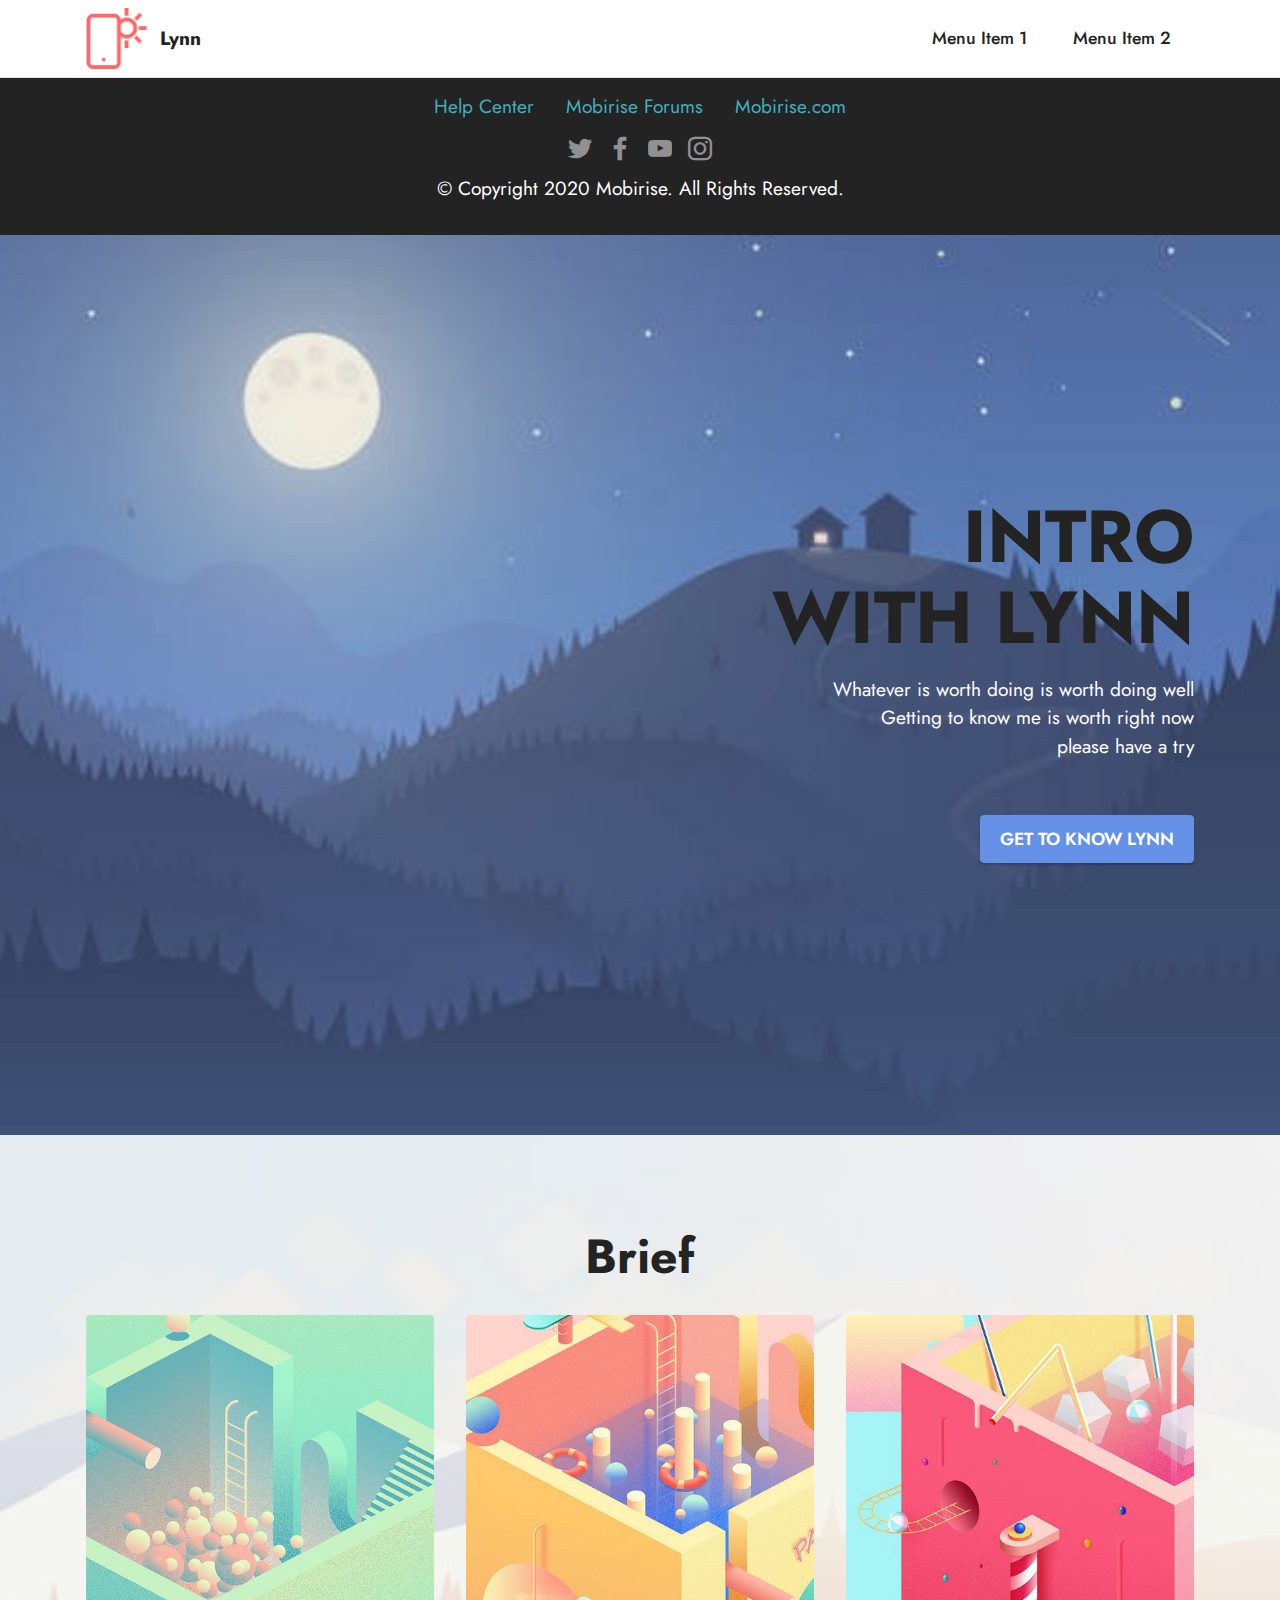
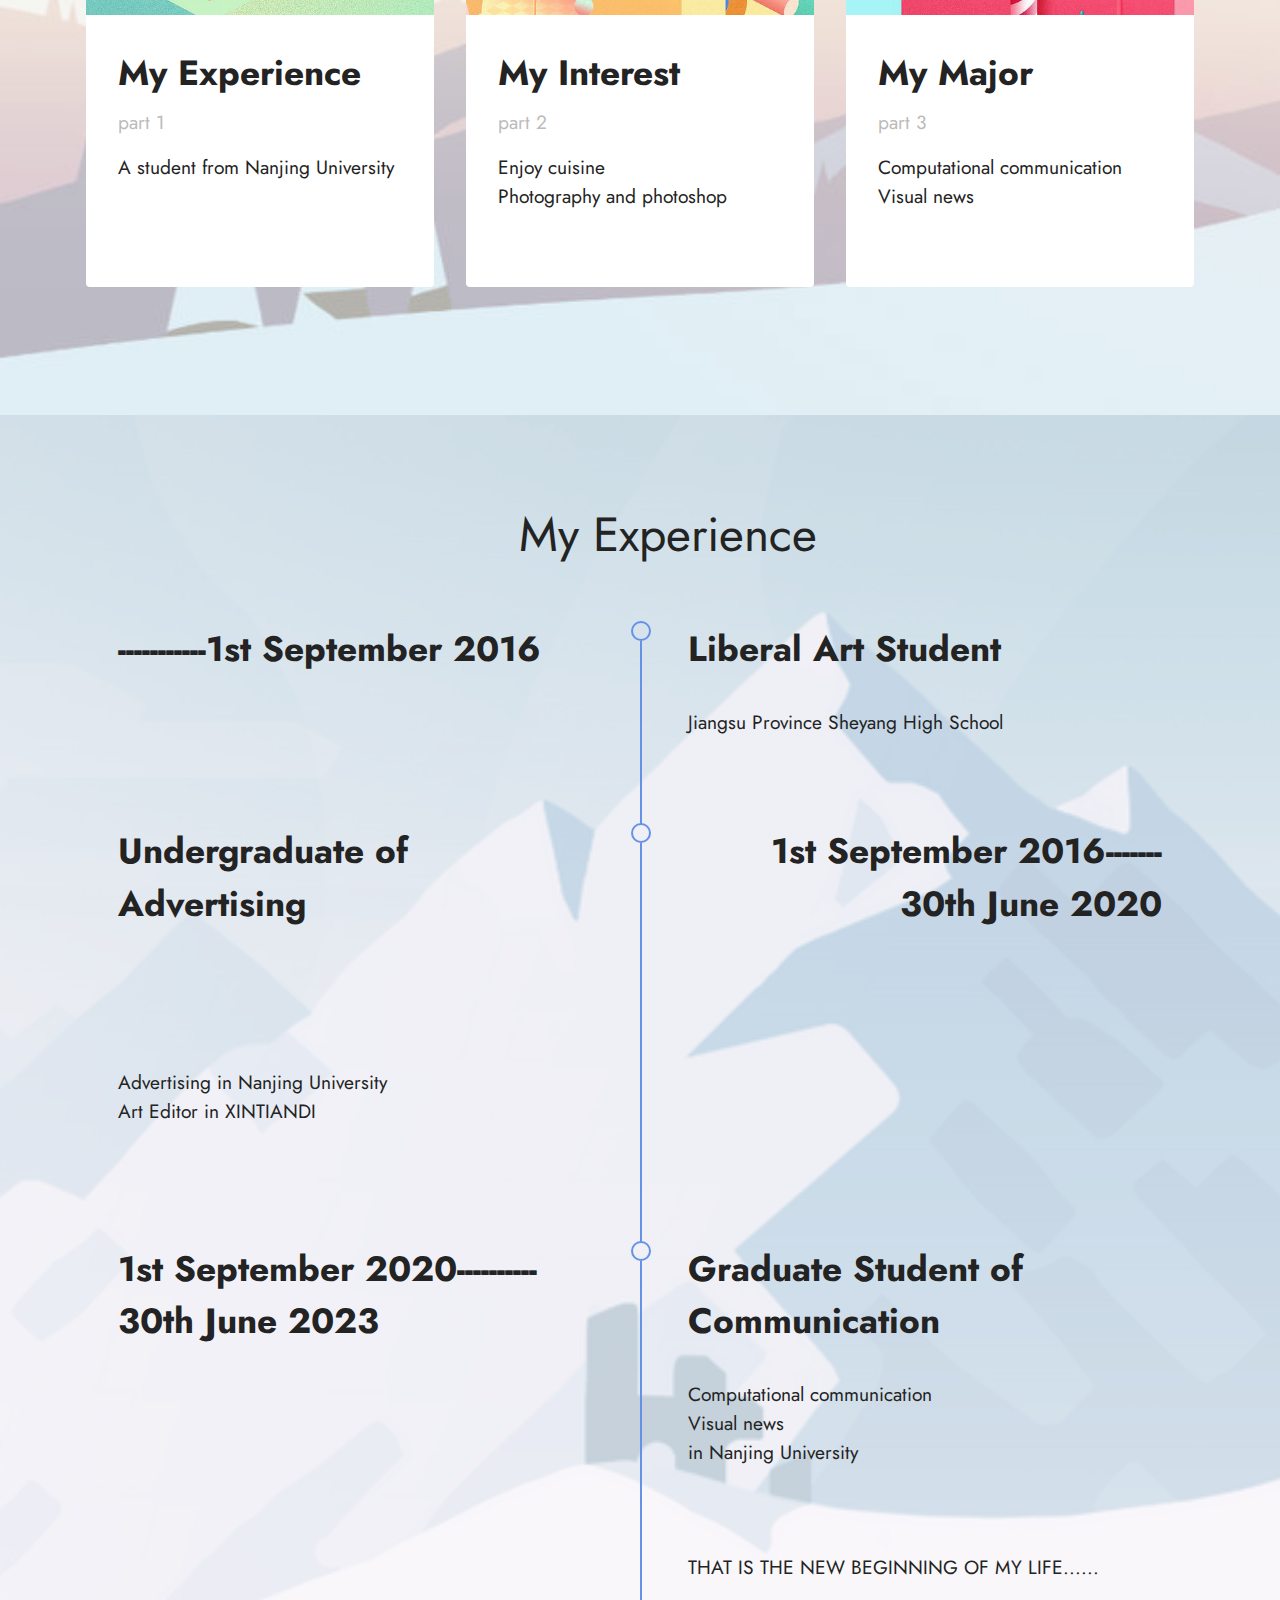
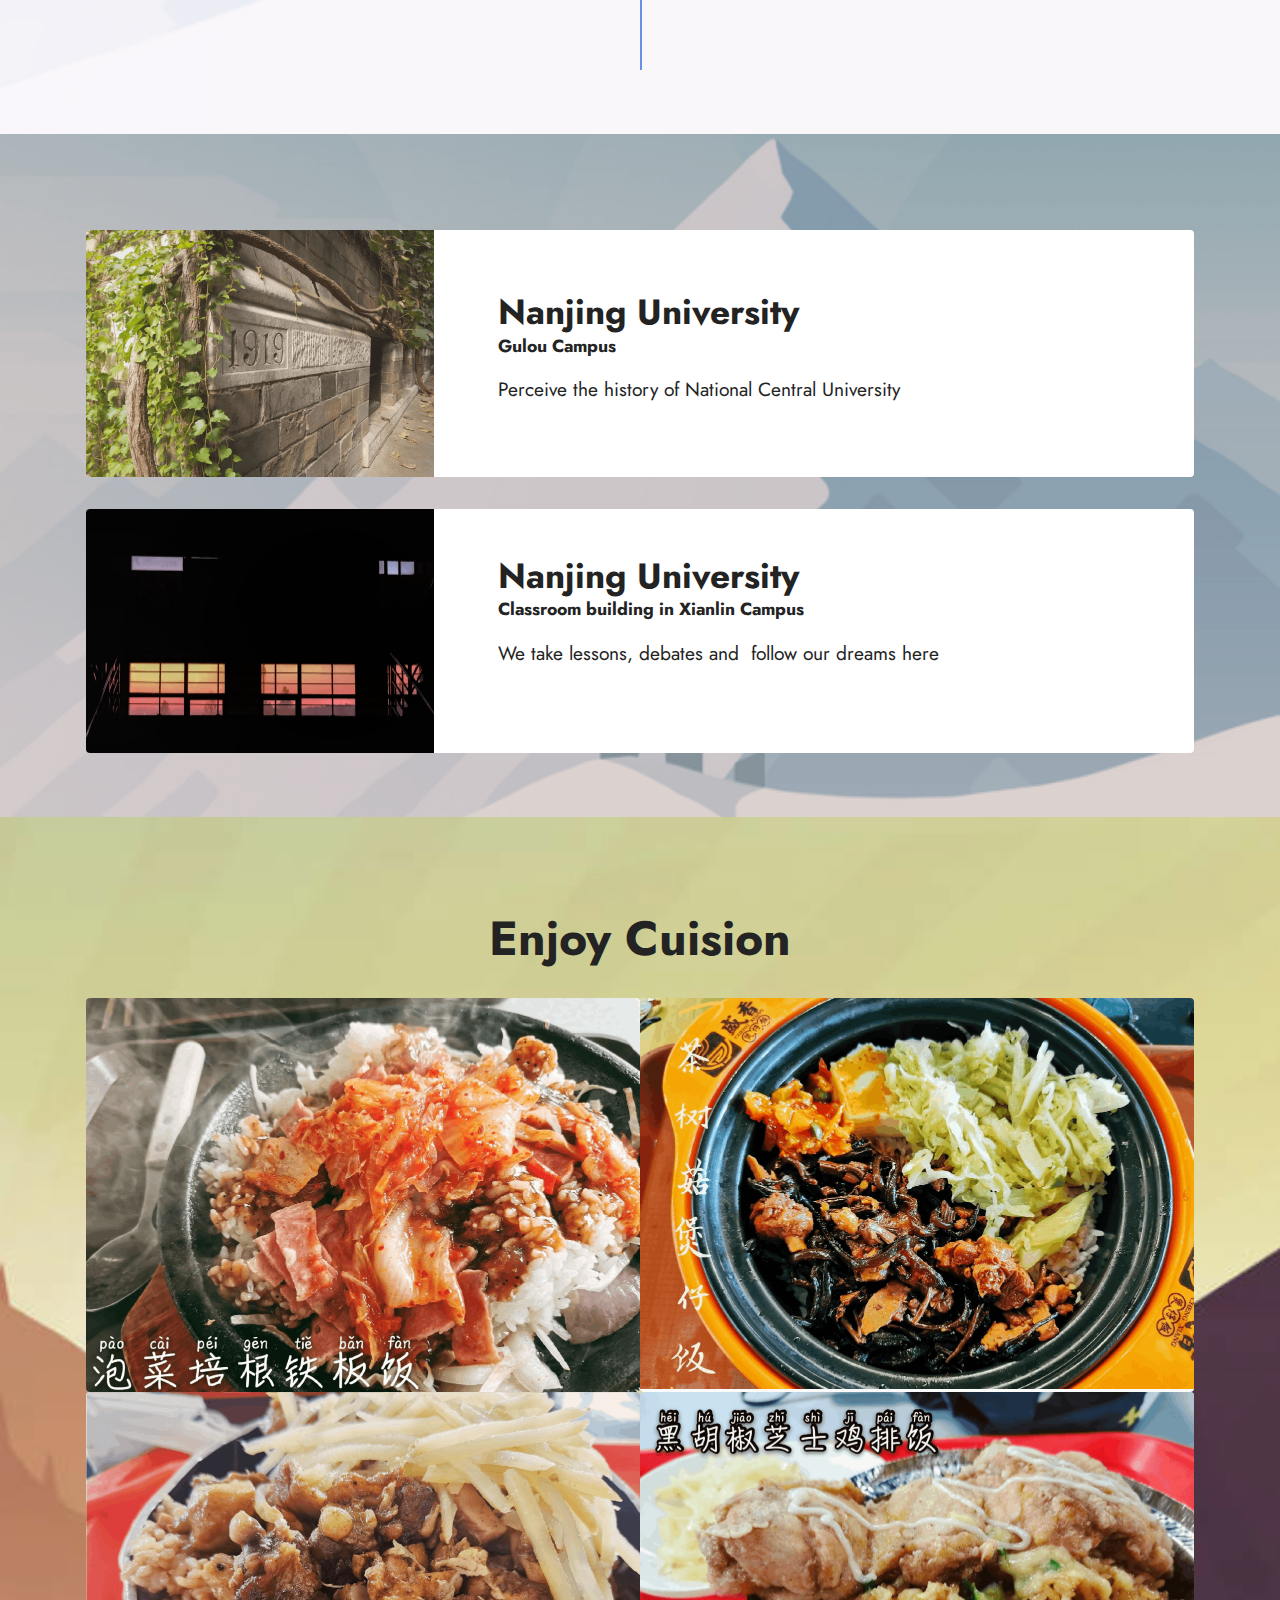
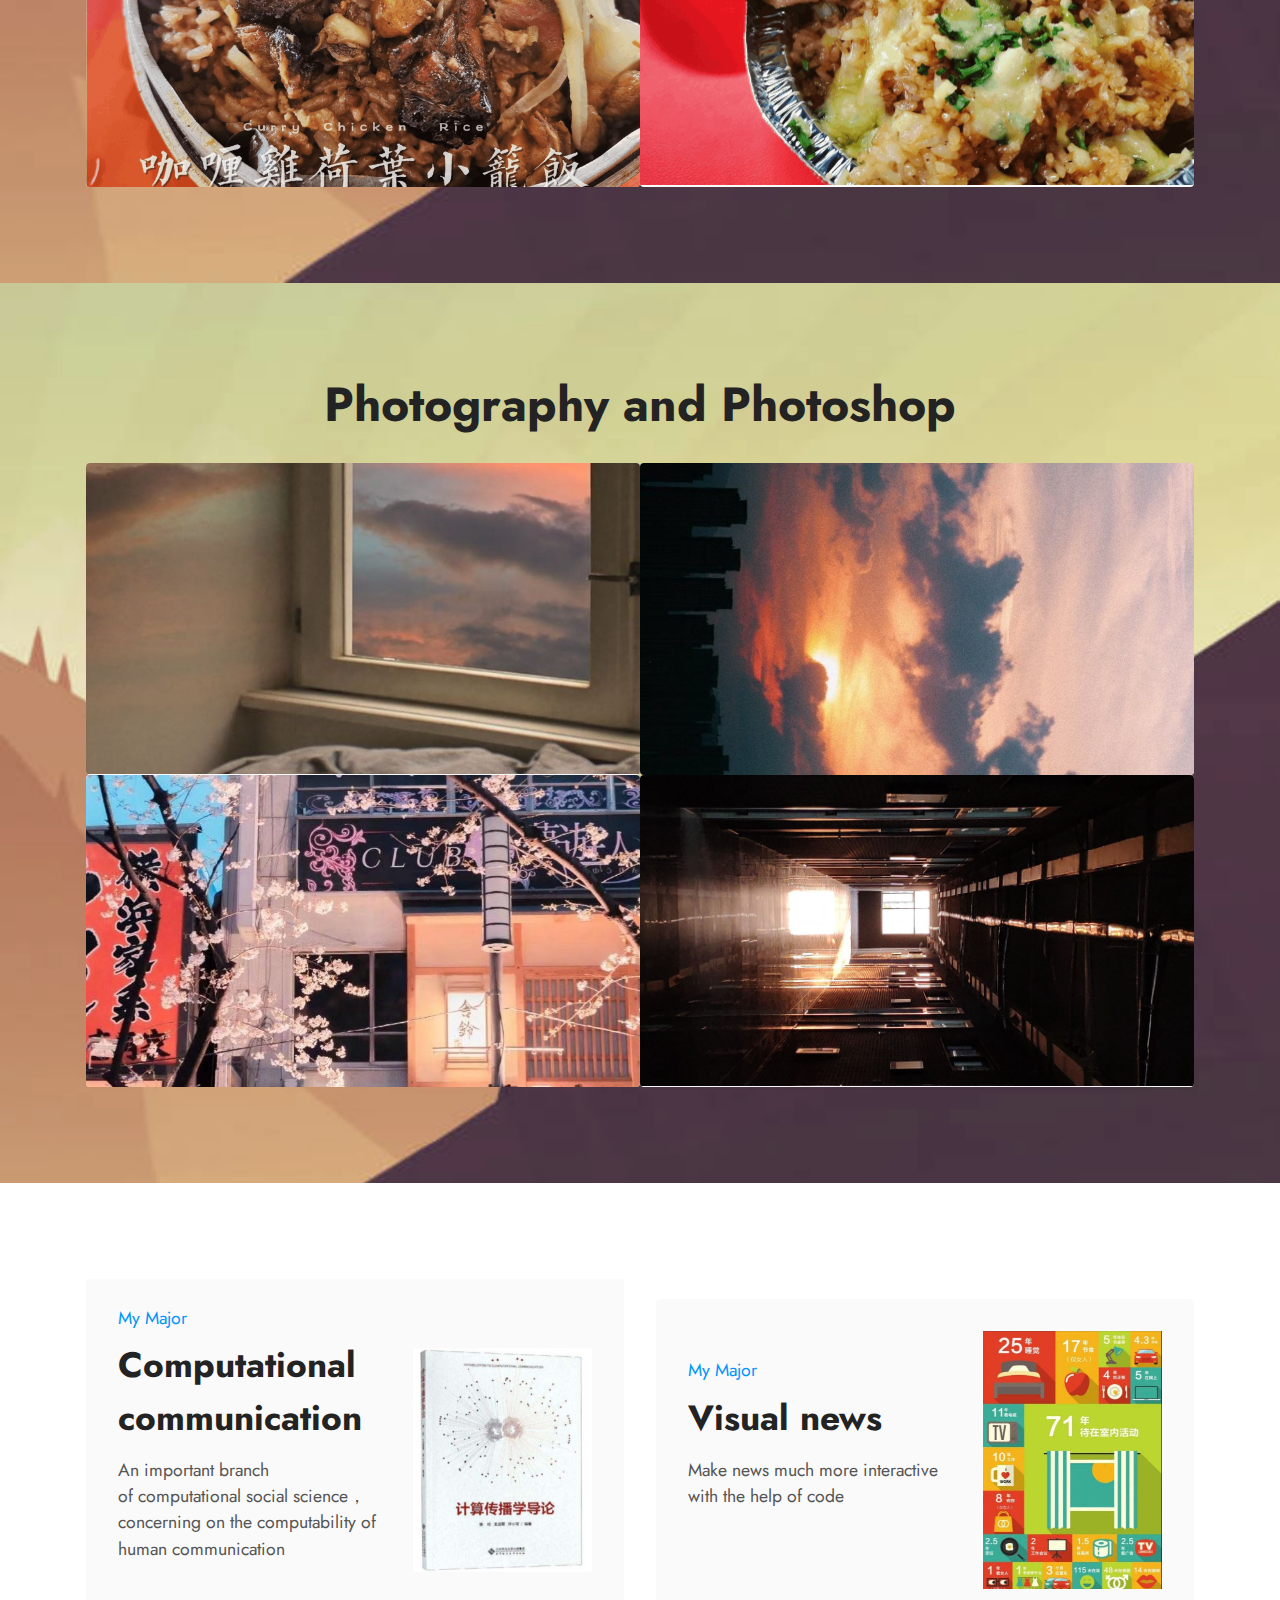
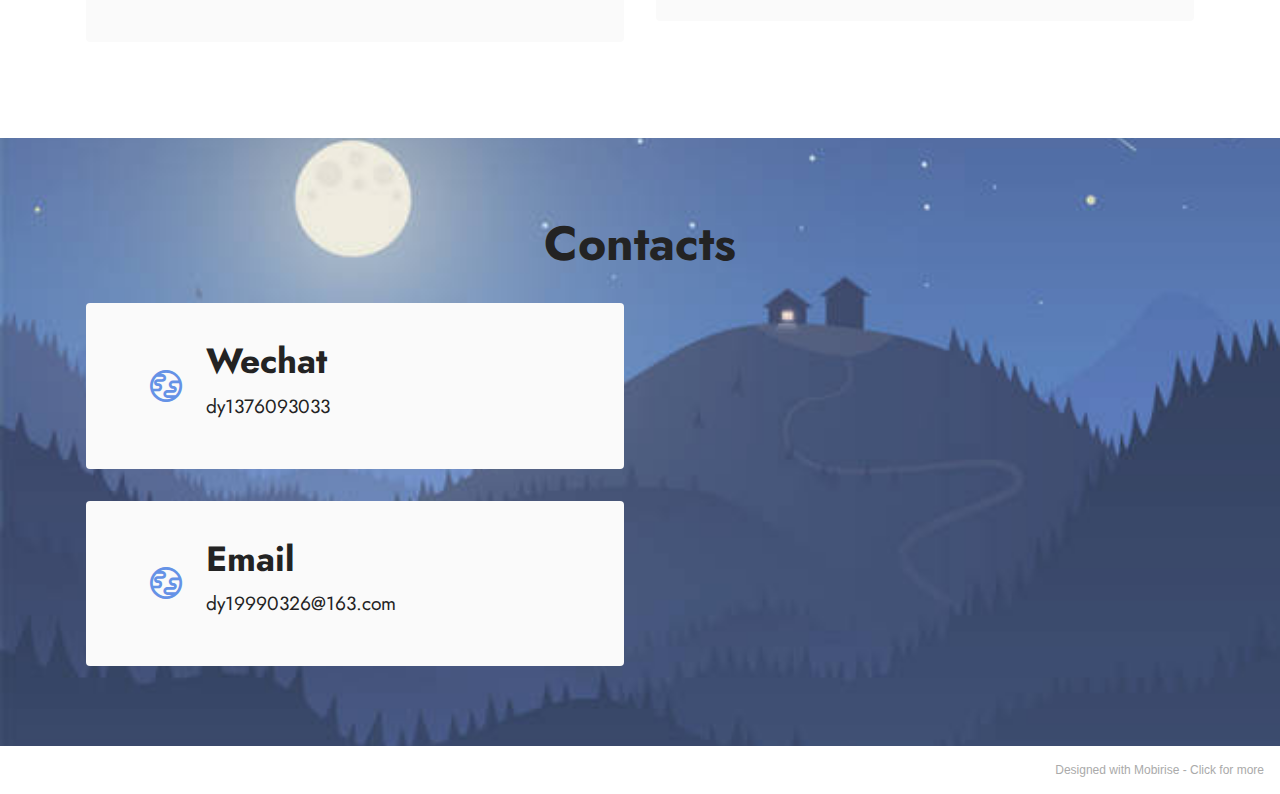
==== commit f35e3ee0: "2nd" ====
--- a/page1.html
+++ b/page1.html
@@ -480,11 +480,11 @@
                 </div>
             </div>
             <div class="map-wrapper col-12 col-md-6">
-                <div class="google-map"><iframe frameborder="0" style="border:0" src="https://www.google.com/maps/embed/v1/place?key=AIzaSyAEIpgj38KyLFELm2bK9Y7krBkz1K-cMq8&amp;q=Nanjing University" allowfullscreen=""></iframe></div>
-            </div>
-        </div>
-    </div>
-</section><section style="background-color: #fff; font-family: -apple-system, BlinkMacSystemFont, 'Segoe UI', 'Roboto', 'Helvetica Neue', Arial, sans-serif; color:#aaa; font-size:12px; padding: 0; align-items: center; display: flex;"><a href="https://mobirise.site/p" style="flex: 1 1; height: 3rem; padding-left: 1rem;"></a><p style="flex: 0 0 auto; margin:0; padding-right:1rem;">Created with Mobirise <a href="https://mobirise.site/u" style="color:#aaa;">website</a> theme</p></section><script src="assets/web/assets/jquery/jquery.min.js"></script>  <script src="assets/popper/popper.min.js"></script>  <script src="assets/tether/tether.min.js"></script>  <script src="assets/bootstrap/js/bootstrap.min.js"></script>  <script src="assets/smoothscroll/smooth-scroll.js"></script>  <script src="assets/dropdown/js/nav-dropdown.js"></script>  <script src="assets/dropdown/js/navbar-dropdown.js"></script>  <script src="assets/touchswipe/jquery.touch-swipe.min.js"></script>  <script src="assets/parallax/jarallax.min.js"></script>  <script src="assets/theme/js/script.js"></script>  
+                <div class="google-map"><iframe frameborder="0" style="border:0" src="https://www.google.com/maps/embed/v1/place?key=AIzaSyCy9r70T3NYf3PhvVflTo0_zdif2_IoIYs&amp;q=Nanjing University" allowfullscreen=""></iframe></div>
+            </div>
+        </div>
+    </div>
+</section><section style="background-color: #fff; font-family: -apple-system, BlinkMacSystemFont, 'Segoe UI', 'Roboto', 'Helvetica Neue', Arial, sans-serif; color:#aaa; font-size:12px; padding: 0; align-items: center; display: flex;"><a href="https://mobirise.site/w" style="flex: 1 1; height: 3rem; padding-left: 1rem;"></a><p style="flex: 0 0 auto; margin:0; padding-right:1rem;">Designed with Mobirise - <a href="https://mobirise.site/k" style="color:#aaa;">Click for more</a></p></section><script src="assets/web/assets/jquery/jquery.min.js"></script>  <script src="assets/popper/popper.min.js"></script>  <script src="assets/tether/tether.min.js"></script>  <script src="assets/bootstrap/js/bootstrap.min.js"></script>  <script src="assets/smoothscroll/smooth-scroll.js"></script>  <script src="assets/dropdown/js/nav-dropdown.js"></script>  <script src="assets/dropdown/js/navbar-dropdown.js"></script>  <script src="assets/touchswipe/jquery.touch-swipe.min.js"></script>  <script src="assets/parallax/jarallax.min.js"></script>  <script src="assets/theme/js/script.js"></script>  
   
   
 </body>
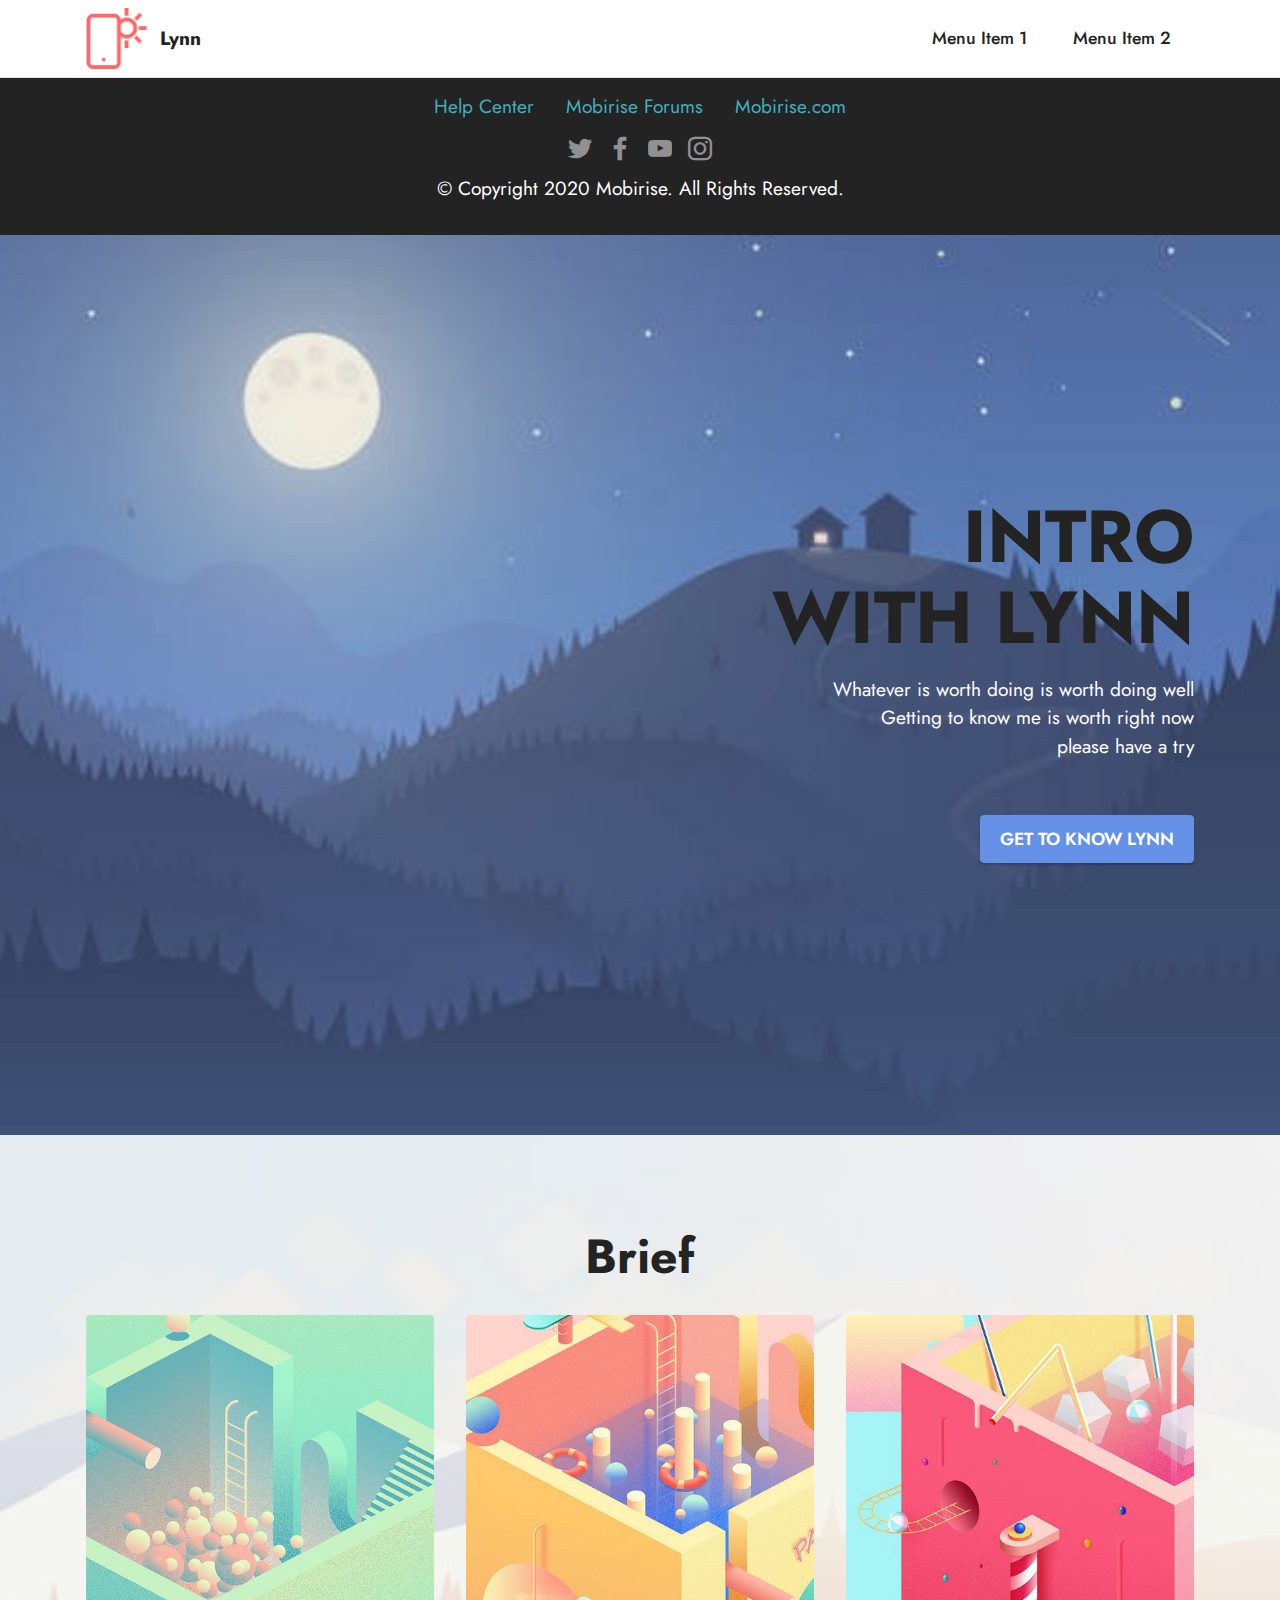
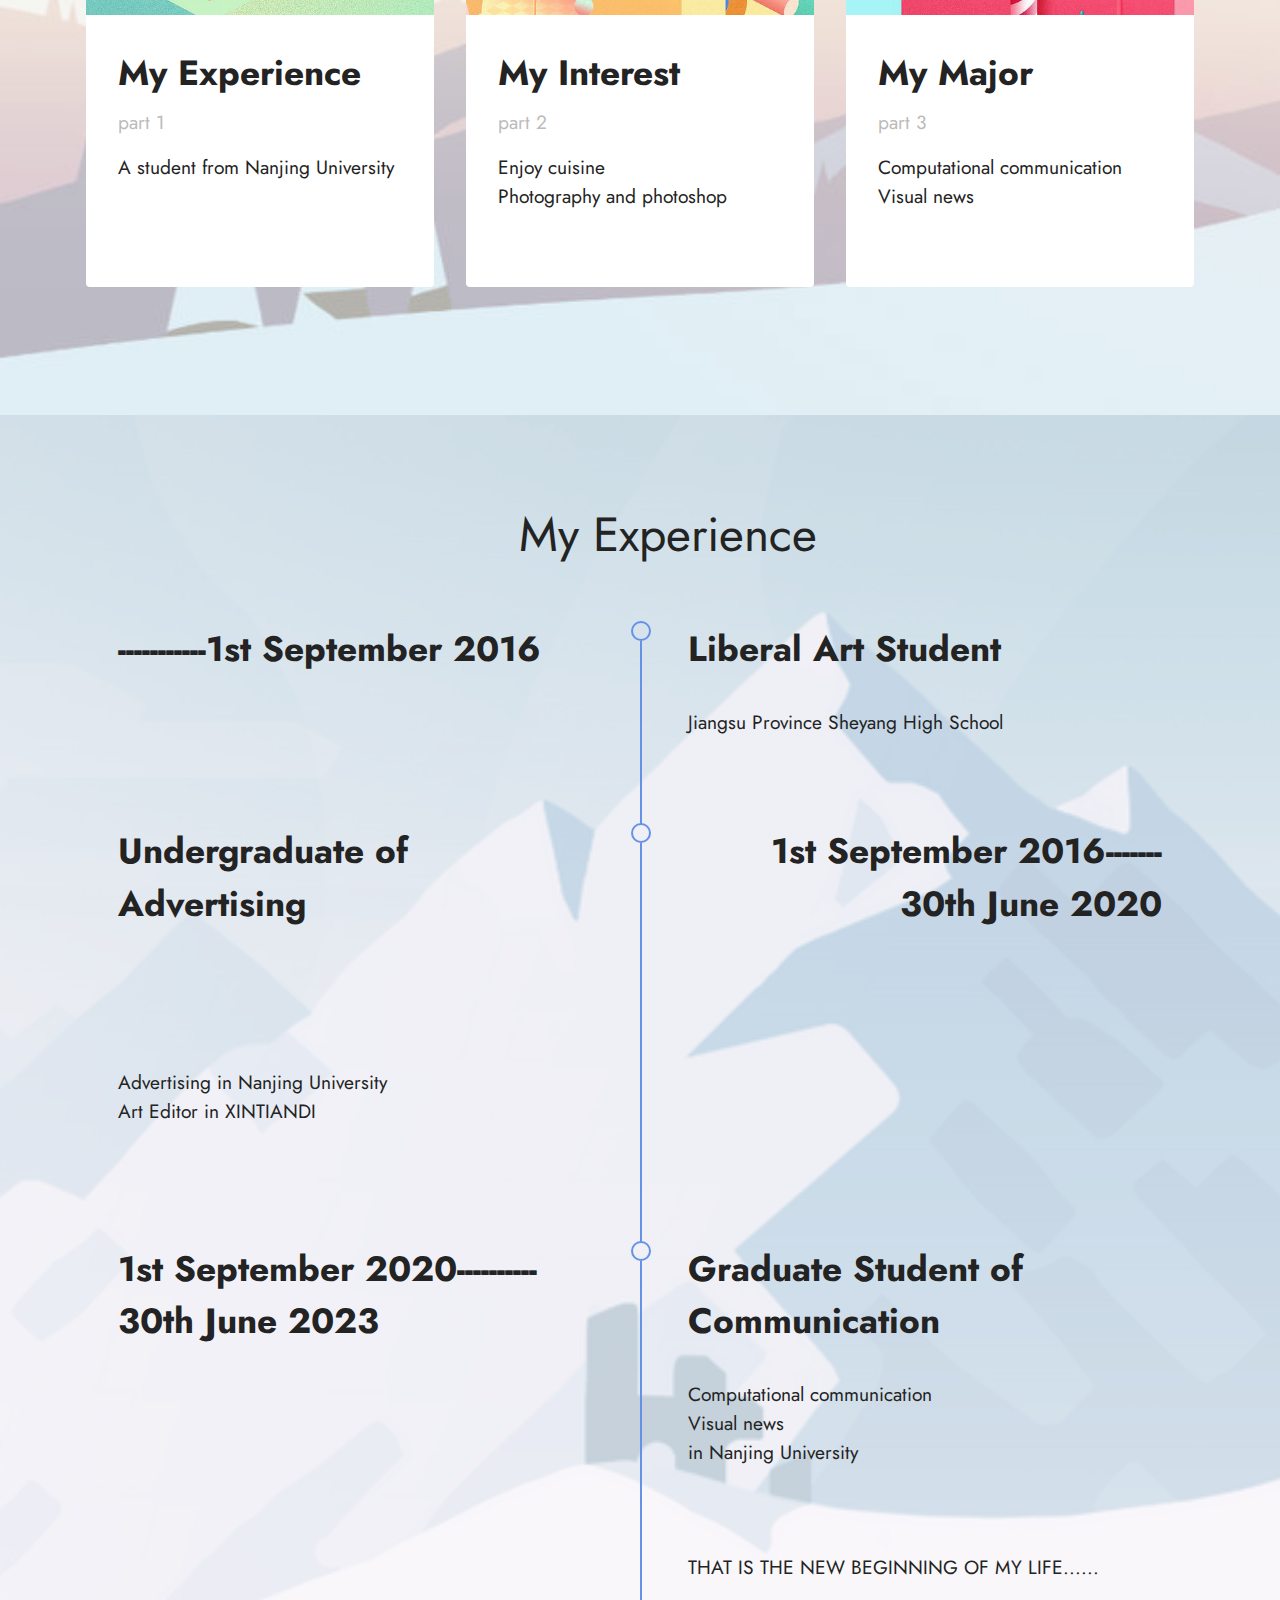
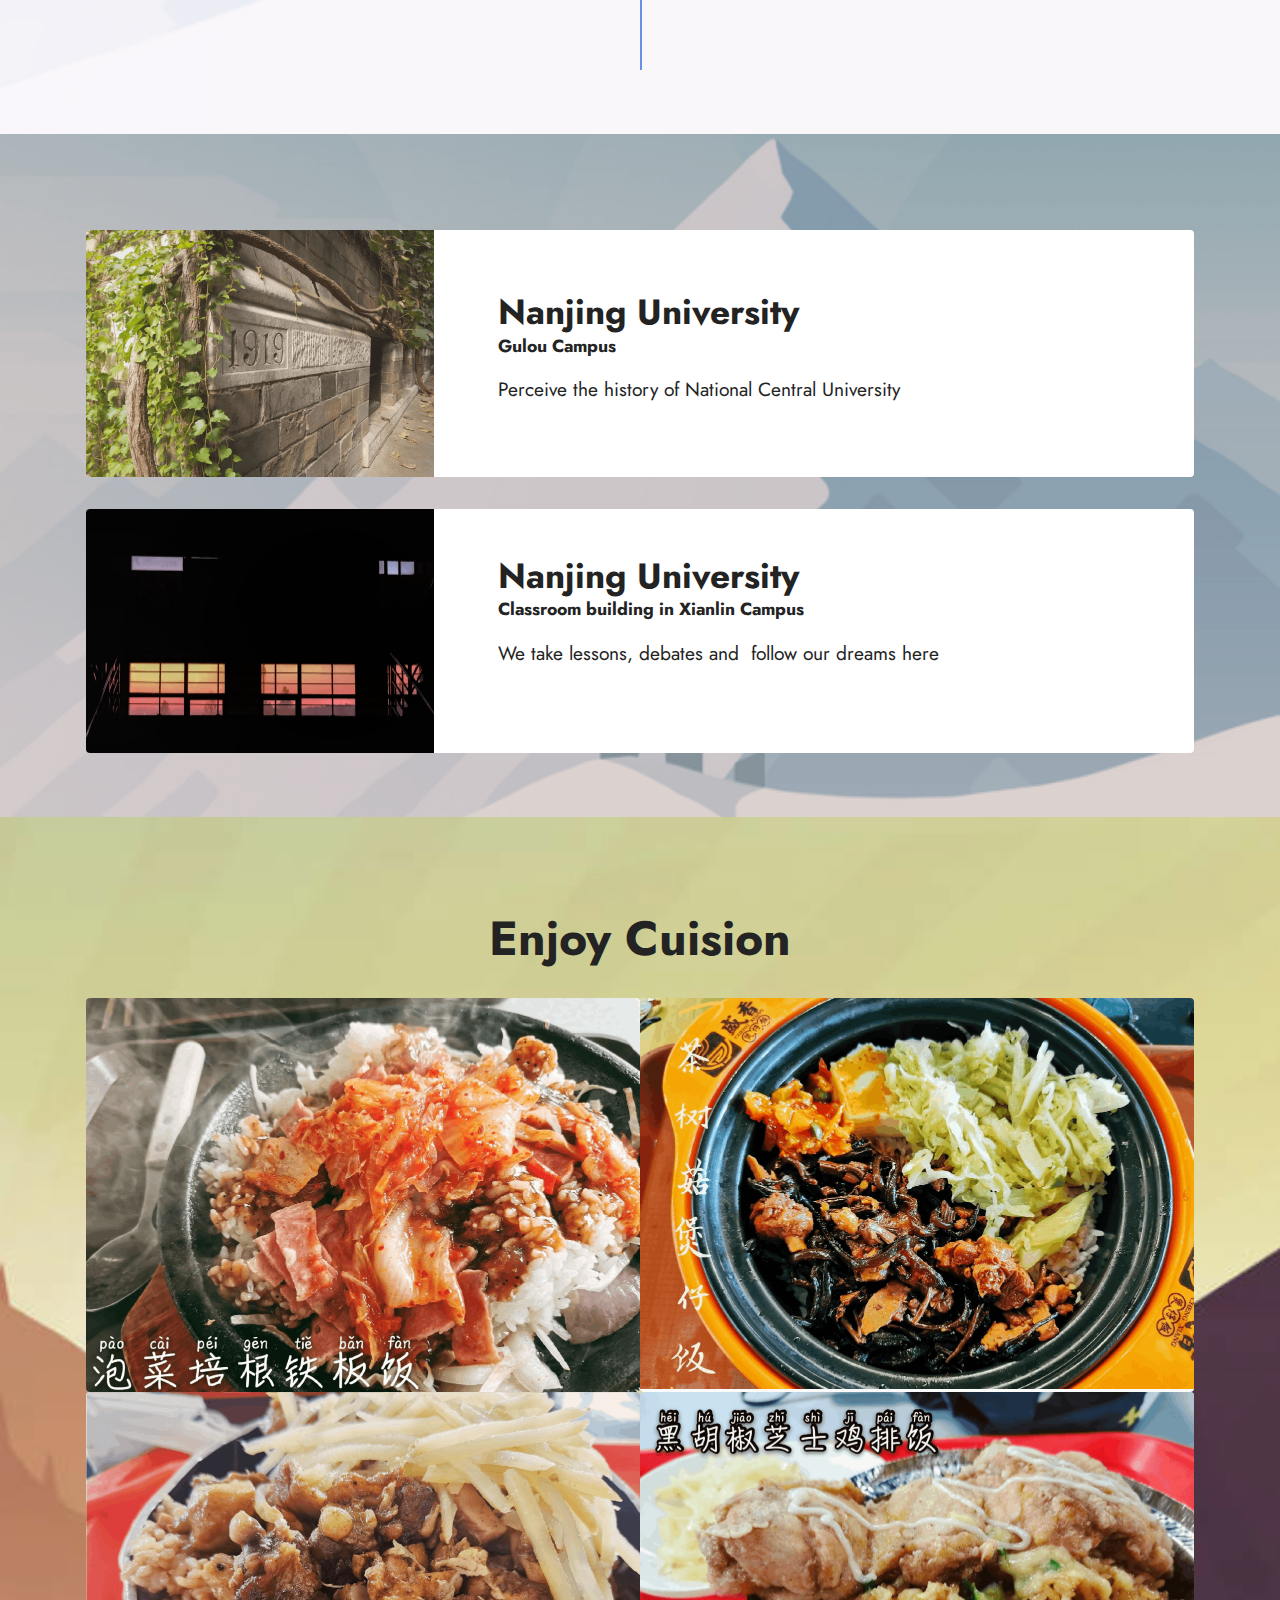
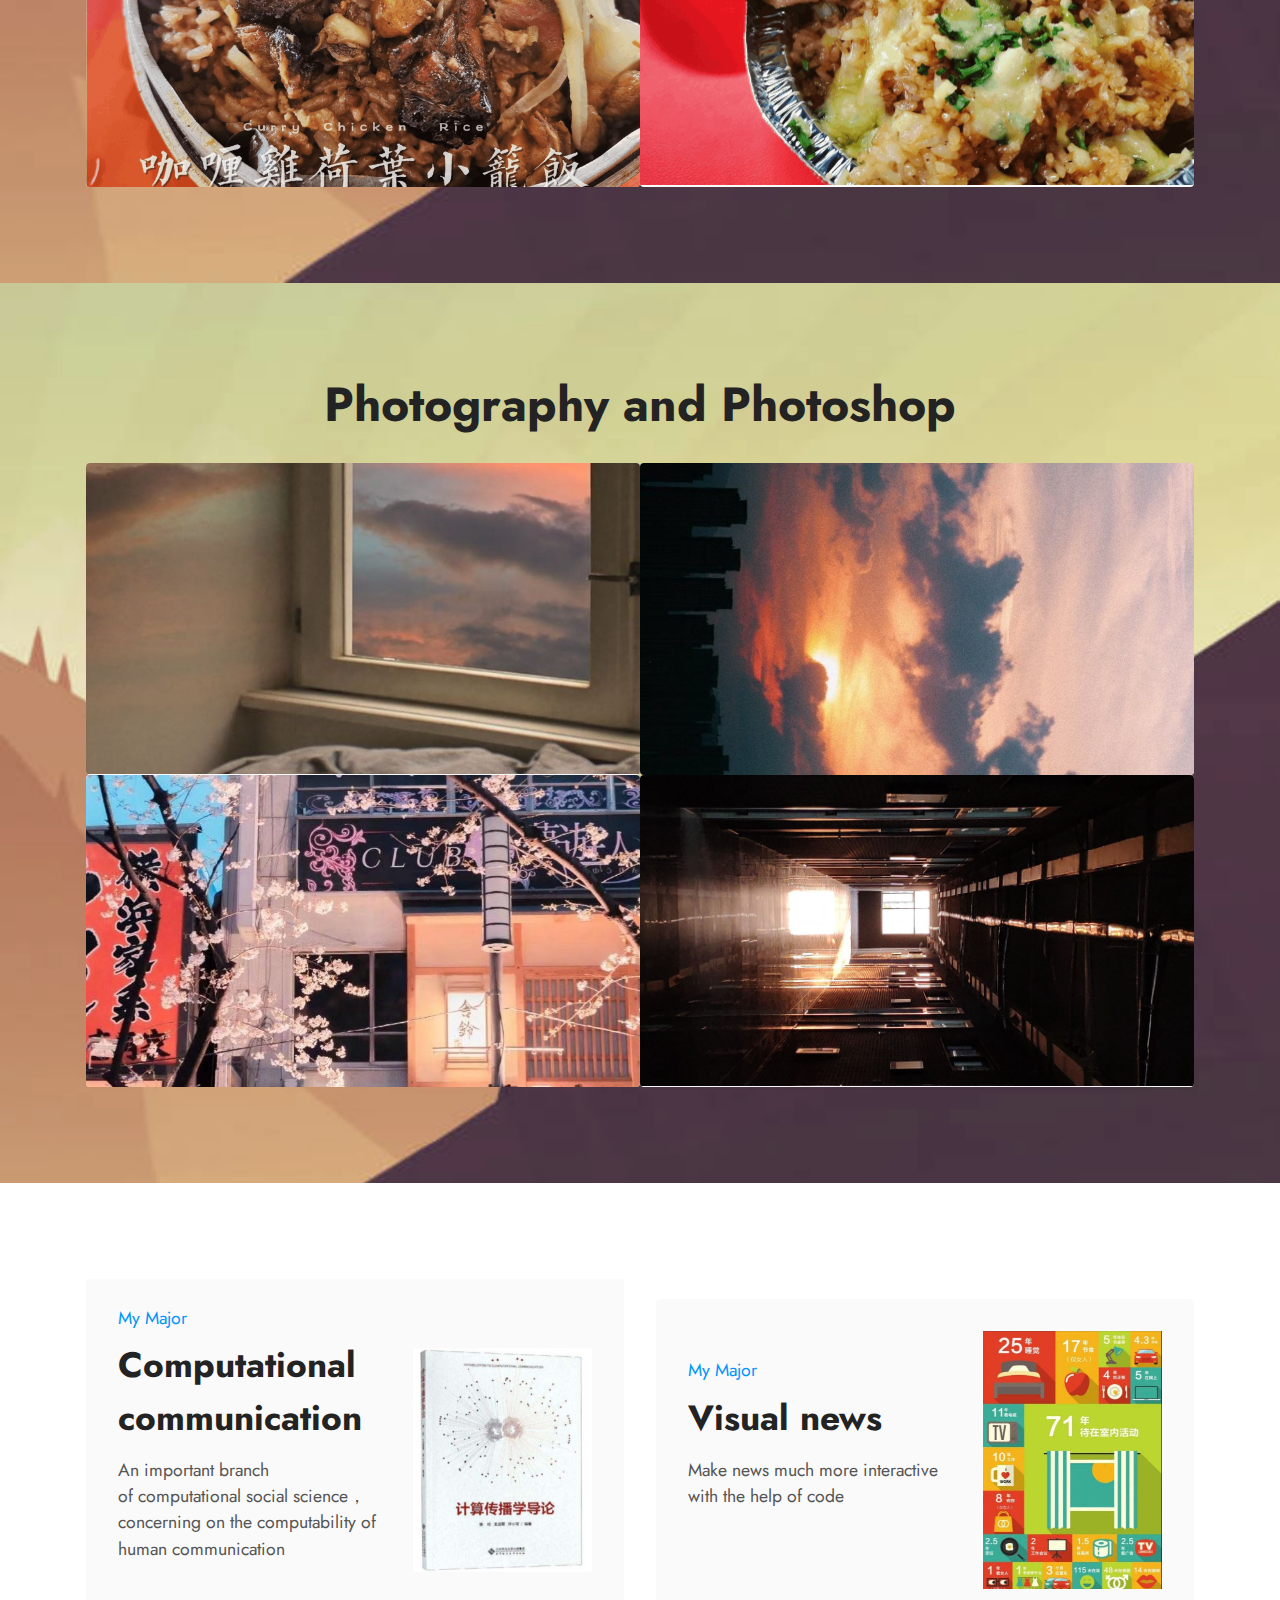
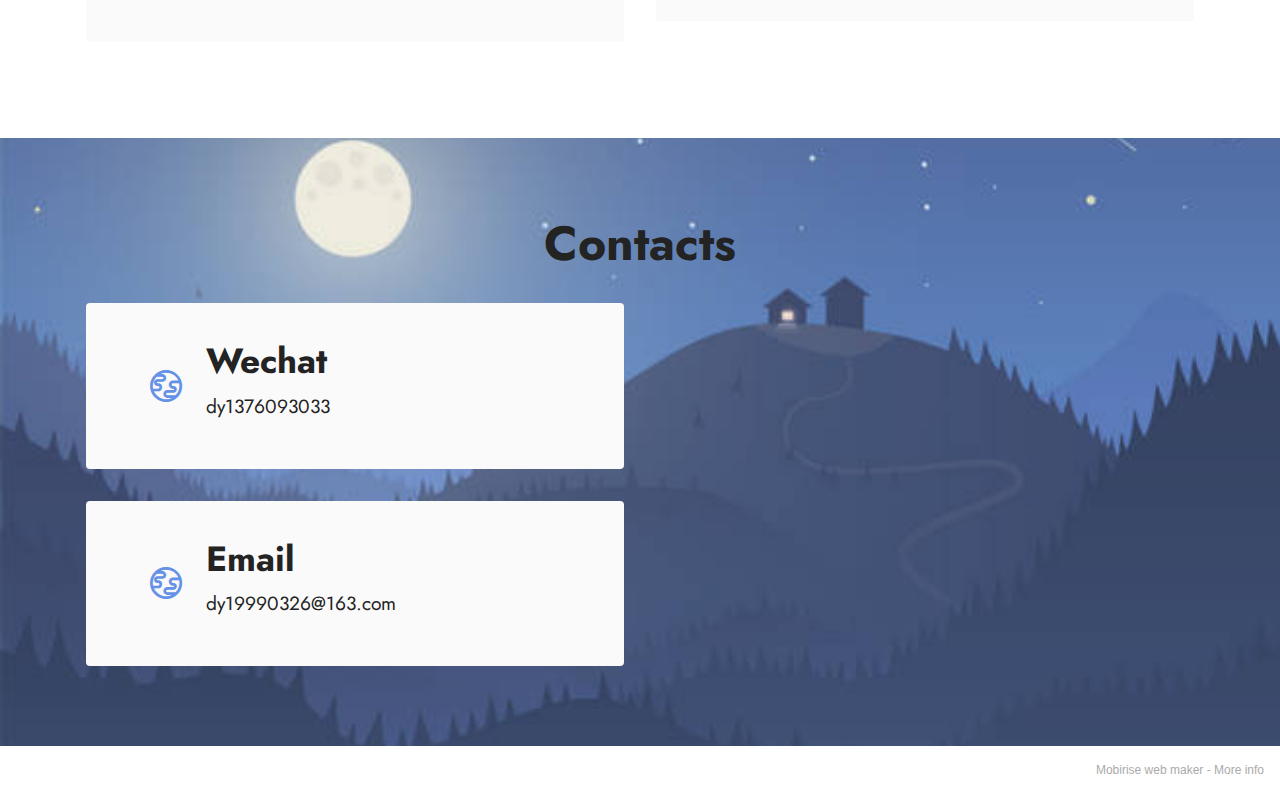
==== commit 61d380a0: "3rd" ====
--- a/page1.html
+++ b/page1.html
@@ -484,7 +484,7 @@
             </div>
         </div>
     </div>
-</section><section style="background-color: #fff; font-family: -apple-system, BlinkMacSystemFont, 'Segoe UI', 'Roboto', 'Helvetica Neue', Arial, sans-serif; color:#aaa; font-size:12px; padding: 0; align-items: center; display: flex;"><a href="https://mobirise.site/w" style="flex: 1 1; height: 3rem; padding-left: 1rem;"></a><p style="flex: 0 0 auto; margin:0; padding-right:1rem;">Designed with Mobirise - <a href="https://mobirise.site/k" style="color:#aaa;">Click for more</a></p></section><script src="assets/web/assets/jquery/jquery.min.js"></script>  <script src="assets/popper/popper.min.js"></script>  <script src="assets/tether/tether.min.js"></script>  <script src="assets/bootstrap/js/bootstrap.min.js"></script>  <script src="assets/smoothscroll/smooth-scroll.js"></script>  <script src="assets/dropdown/js/nav-dropdown.js"></script>  <script src="assets/dropdown/js/navbar-dropdown.js"></script>  <script src="assets/touchswipe/jquery.touch-swipe.min.js"></script>  <script src="assets/parallax/jarallax.min.js"></script>  <script src="assets/theme/js/script.js"></script>  
+</section><section style="background-color: #fff; font-family: -apple-system, BlinkMacSystemFont, 'Segoe UI', 'Roboto', 'Helvetica Neue', Arial, sans-serif; color:#aaa; font-size:12px; padding: 0; align-items: center; display: flex;"><a href="https://mobirise.site/m" style="flex: 1 1; height: 3rem; padding-left: 1rem;"></a><p style="flex: 0 0 auto; margin:0; padding-right:1rem;">Mobirise web maker - <a href="https://mobirise.site/p" style="color:#aaa;">More info</a></p></section><script src="assets/web/assets/jquery/jquery.min.js"></script>  <script src="assets/popper/popper.min.js"></script>  <script src="assets/tether/tether.min.js"></script>  <script src="assets/bootstrap/js/bootstrap.min.js"></script>  <script src="assets/smoothscroll/smooth-scroll.js"></script>  <script src="assets/dropdown/js/nav-dropdown.js"></script>  <script src="assets/dropdown/js/navbar-dropdown.js"></script>  <script src="assets/touchswipe/jquery.touch-swipe.min.js"></script>  <script src="assets/parallax/jarallax.min.js"></script>  <script src="assets/theme/js/script.js"></script>  
   
   
 </body>
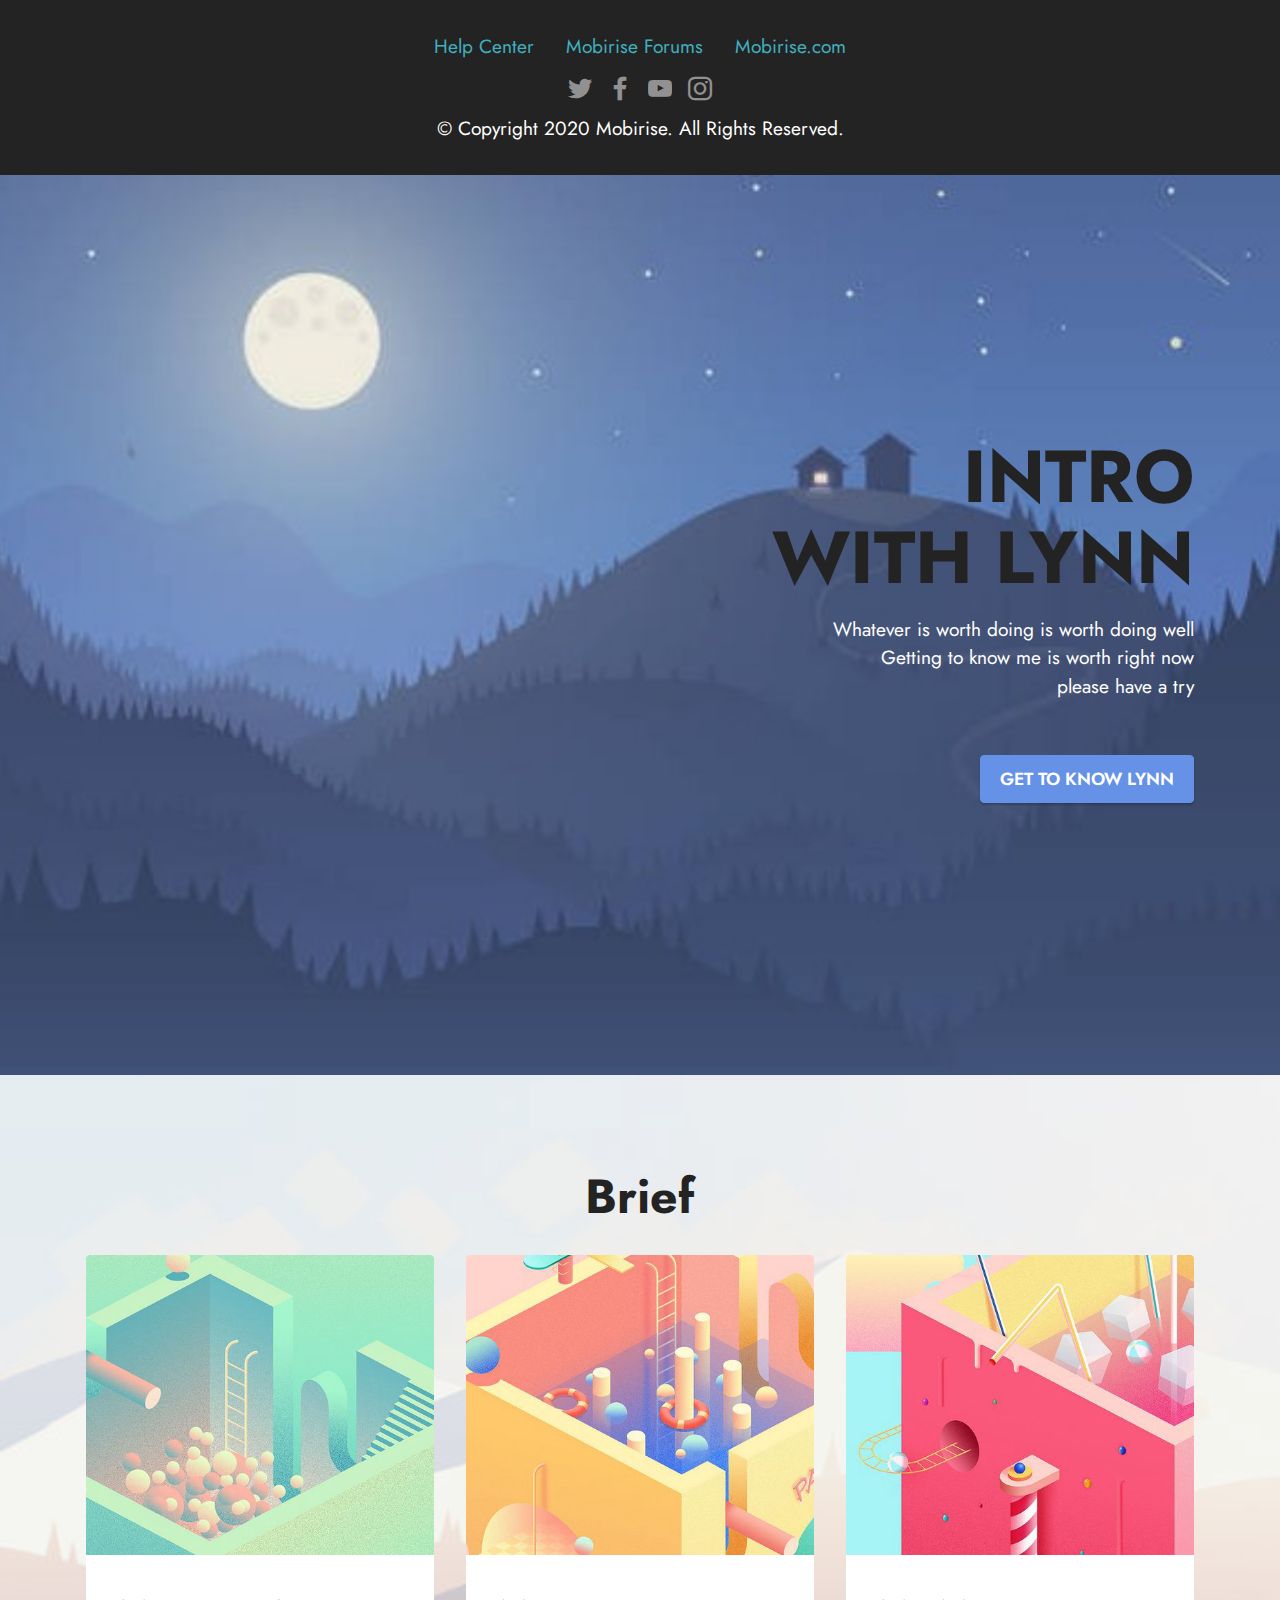
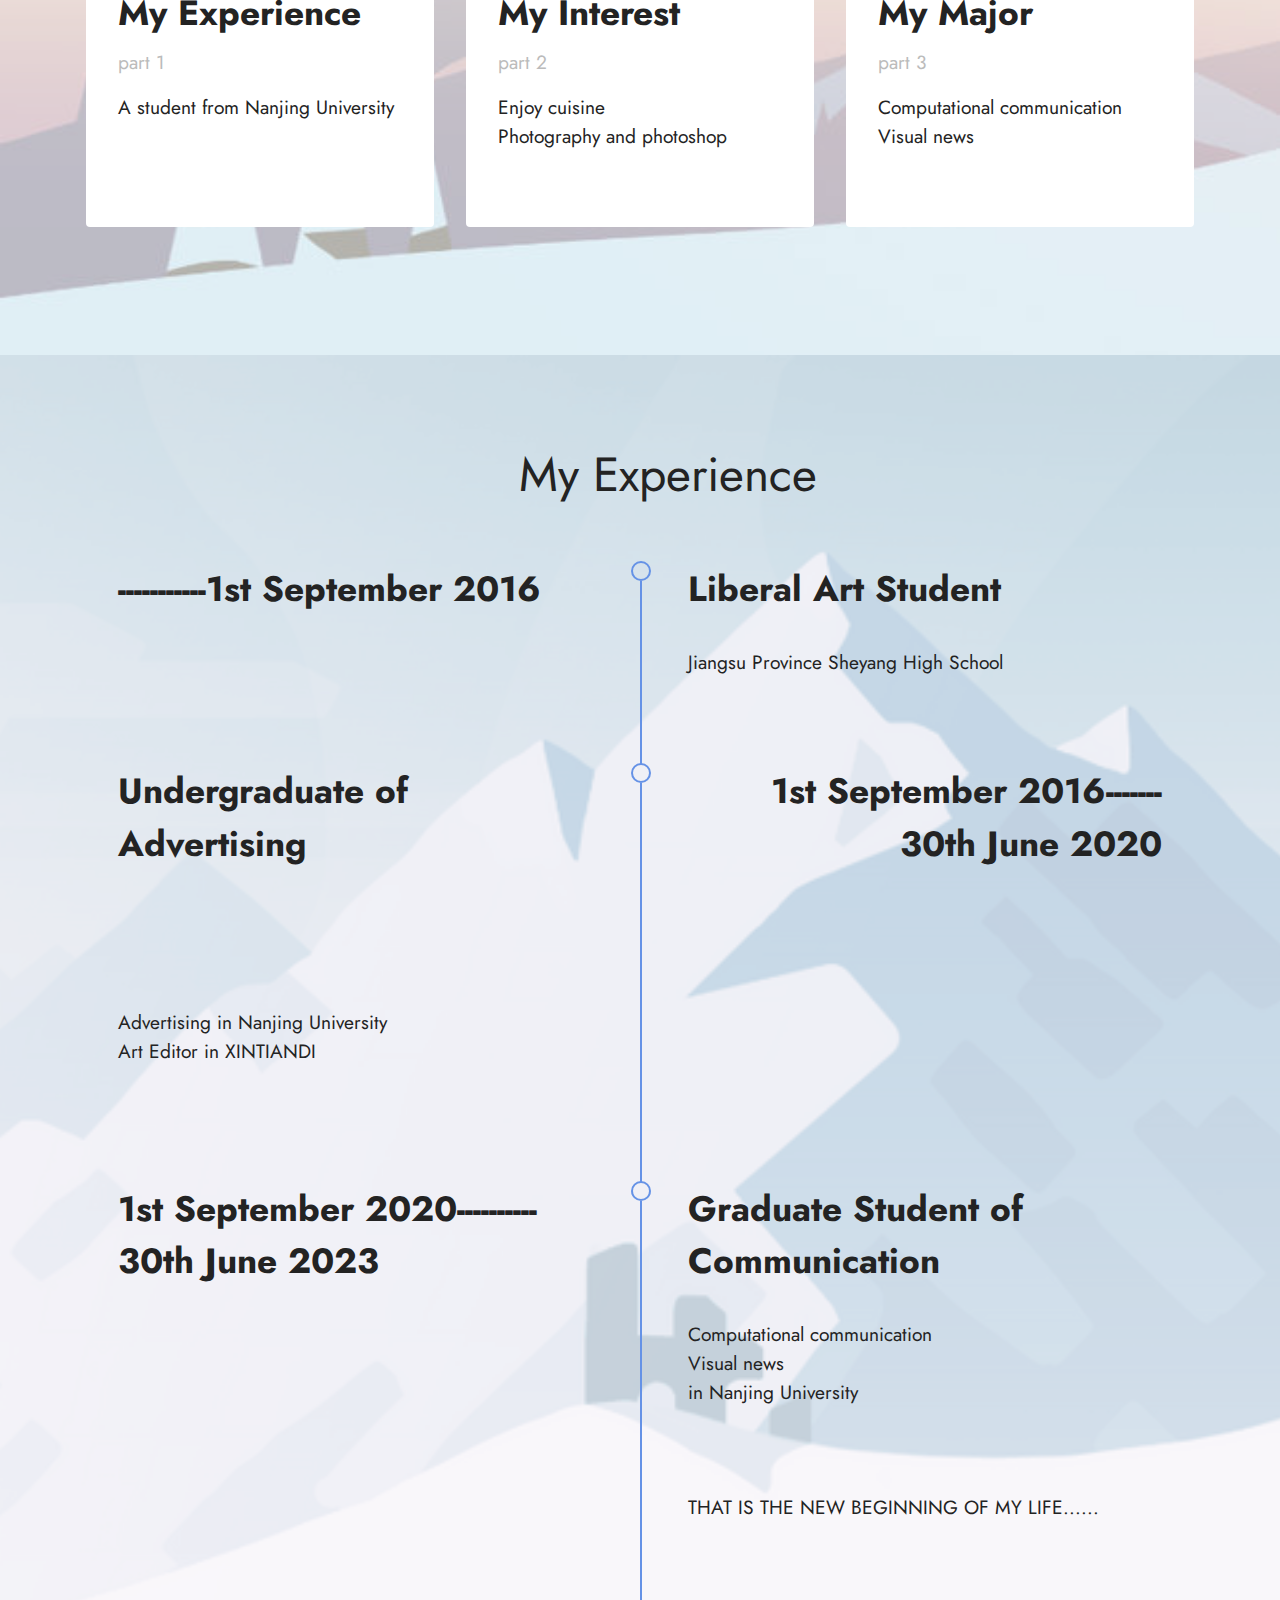
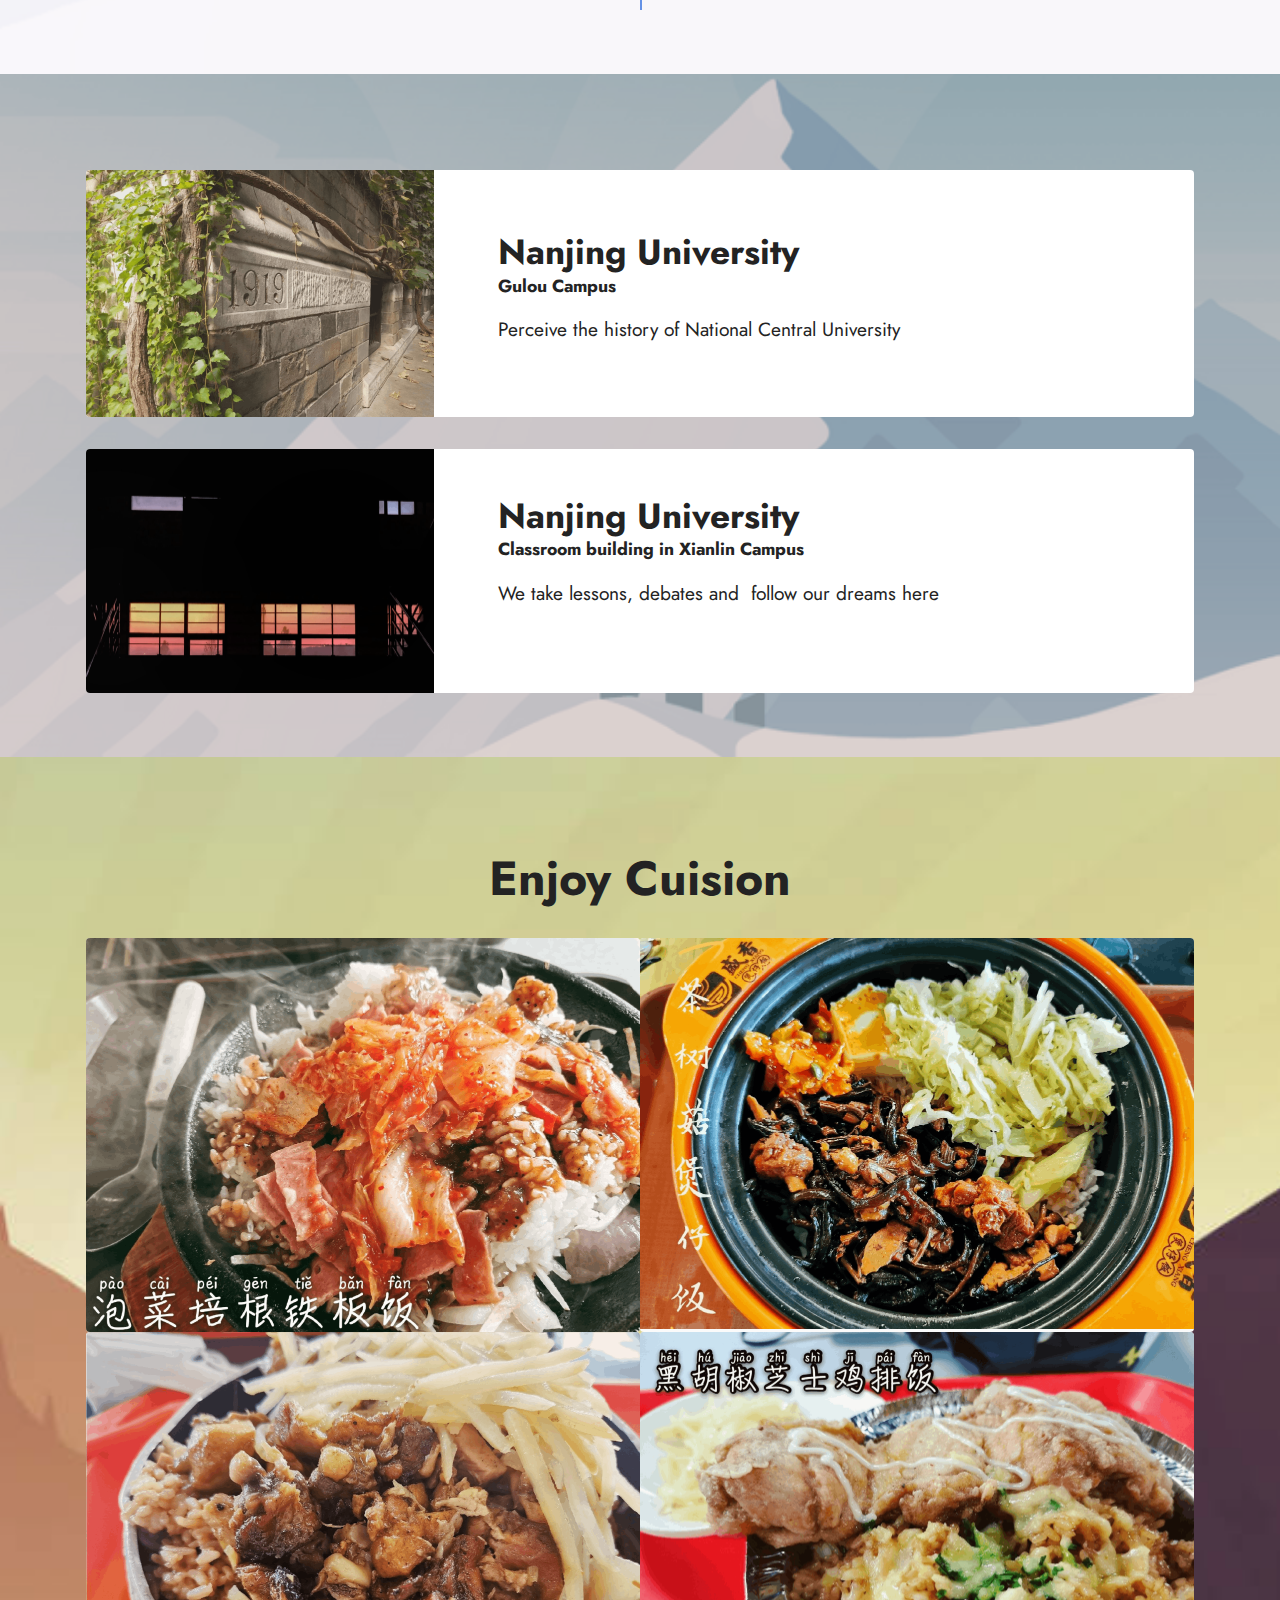
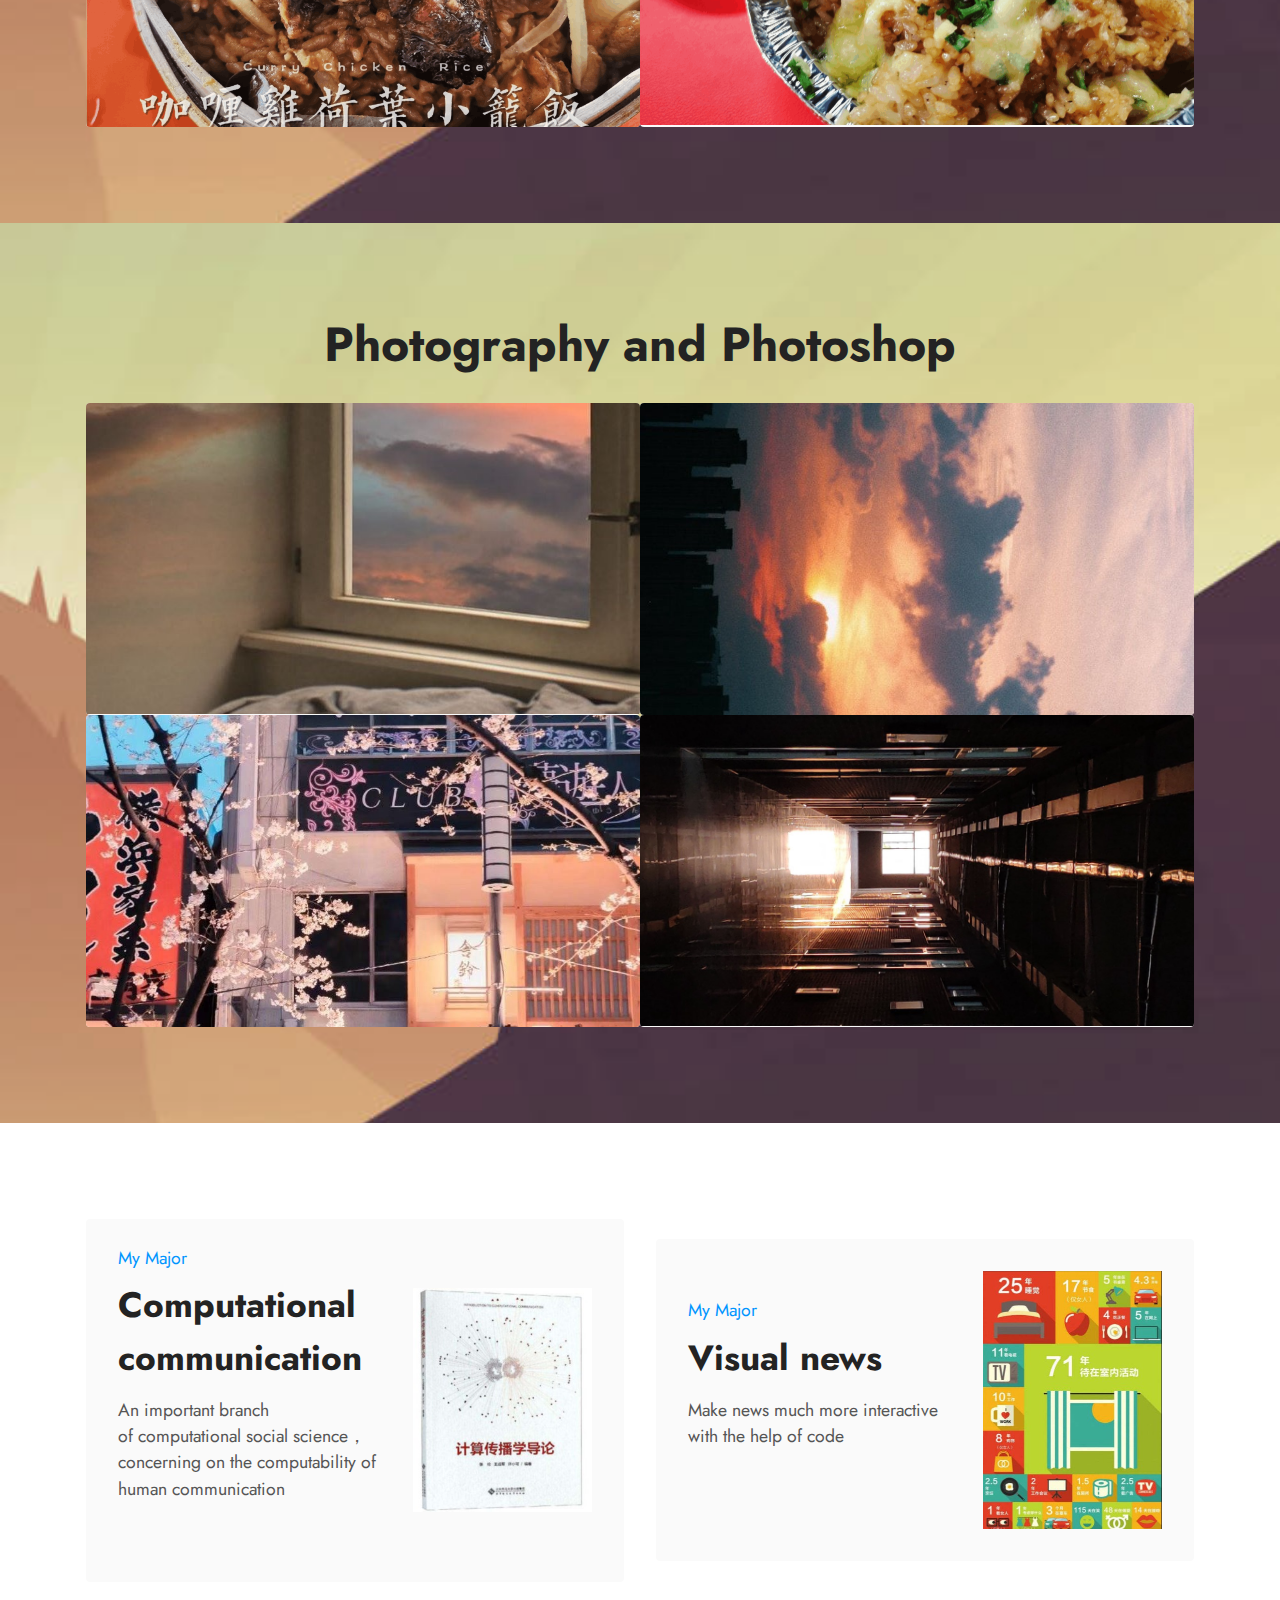
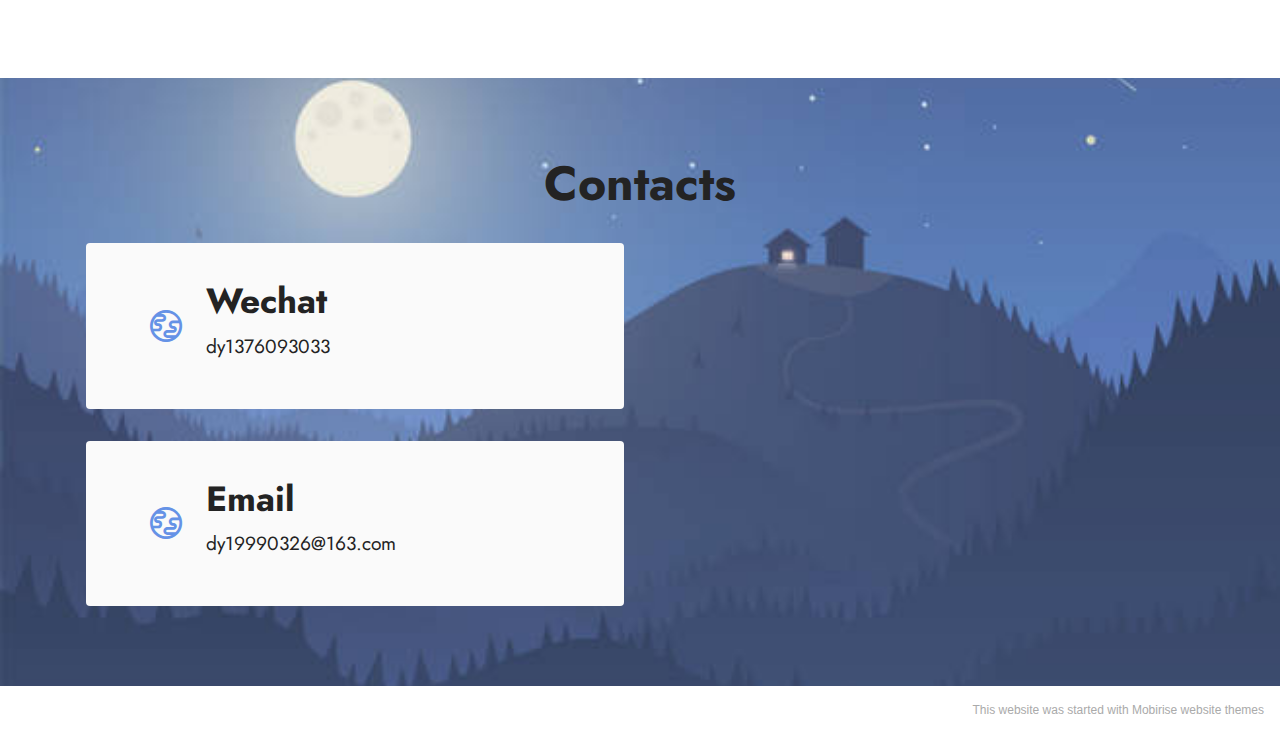
==== commit 8138eae1: "4th" ====
--- a/page1.html
+++ b/page1.html
@@ -6,7 +6,7 @@
   <meta http-equiv="X-UA-Compatible" content="IE=edge">
   <meta name="generator" content="Mobirise v5.1.4, mobirise.com">
   <meta name="viewport" content="width=device-width, initial-scale=1, minimum-scale=1">
-  <link rel="shortcut icon" href="assets/images/logo.png" type="image/x-icon">
+  <link rel="shortcut icon" href="assets/images/logo5.png" type="image/x-icon">
   <meta name="description" content="">
   
   
@@ -16,7 +16,6 @@
   <link rel="stylesheet" href="assets/bootstrap/css/bootstrap.min.css">
   <link rel="stylesheet" href="assets/bootstrap/css/bootstrap-grid.min.css">
   <link rel="stylesheet" href="assets/bootstrap/css/bootstrap-reboot.min.css">
-  <link rel="stylesheet" href="assets/dropdown/css/style.css">
   <link rel="stylesheet" href="assets/socicon/css/styles.css">
   <link rel="stylesheet" href="assets/theme/css/style.css">
   <link rel="preload" as="style" href="assets/mobirise/css/mbr-additional.css"><link rel="stylesheet" href="assets/mobirise/css/mbr-additional.css" type="text/css">
@@ -27,39 +26,7 @@
 </head>
 <body>
   
-  <section class="menu cid-s48OLK6784" once="menu" id="menu1-k">
-    
-    <nav class="navbar navbar-dropdown navbar-fixed-top navbar-expand-lg">
-        <div class="container">
-            <div class="navbar-brand">
-                <span class="navbar-logo">
-                    <a href="https://mobiri.se">
-                        <img src="assets/images/logo.png" alt="Mobirise" style="height: 3.8rem;">
-                    </a>
-                </span>
-                <span class="navbar-caption-wrap"><a class="navbar-caption text-black display-7" href="https://mobiri.se">Lynn</a></span>
-            </div>
-            <button class="navbar-toggler" type="button" data-toggle="collapse" data-target="#navbarSupportedContent" aria-controls="navbarNavAltMarkup" aria-expanded="false" aria-label="Toggle navigation">
-                <div class="hamburger">
-                    <span></span>
-                    <span></span>
-                    <span></span>
-                    <span></span>
-                </div>
-            </button>
-            <div class="collapse navbar-collapse" id="navbarSupportedContent">
-                <ul class="navbar-nav nav-dropdown nav-right" data-app-modern-menu="true"><li class="nav-item"><a class="nav-link link text-black display-4" href="https://mobirise.com">Menu Item 1</a></li>
-                    <li class="nav-item"><a class="nav-link link text-black display-4" href="https://mobirise.com">
-                            Menu Item 2</a></li></ul>
-                
-                
-            </div>
-        </div>
-    </nav>
-
-</section>
-
-<section class="footer3 cid-s48P1Icc8J" once="footers" id="footer3-l">
+  <section class="footer3 cid-s48P1Icc8J" once="footers" id="footer3-l">
 
     
 
@@ -484,7 +451,7 @@
             </div>
         </div>
     </div>
-</section><section style="background-color: #fff; font-family: -apple-system, BlinkMacSystemFont, 'Segoe UI', 'Roboto', 'Helvetica Neue', Arial, sans-serif; color:#aaa; font-size:12px; padding: 0; align-items: center; display: flex;"><a href="https://mobirise.site/m" style="flex: 1 1; height: 3rem; padding-left: 1rem;"></a><p style="flex: 0 0 auto; margin:0; padding-right:1rem;">Mobirise web maker - <a href="https://mobirise.site/p" style="color:#aaa;">More info</a></p></section><script src="assets/web/assets/jquery/jquery.min.js"></script>  <script src="assets/popper/popper.min.js"></script>  <script src="assets/tether/tether.min.js"></script>  <script src="assets/bootstrap/js/bootstrap.min.js"></script>  <script src="assets/smoothscroll/smooth-scroll.js"></script>  <script src="assets/dropdown/js/nav-dropdown.js"></script>  <script src="assets/dropdown/js/navbar-dropdown.js"></script>  <script src="assets/touchswipe/jquery.touch-swipe.min.js"></script>  <script src="assets/parallax/jarallax.min.js"></script>  <script src="assets/theme/js/script.js"></script>  
+</section><section style="background-color: #fff; font-family: -apple-system, BlinkMacSystemFont, 'Segoe UI', 'Roboto', 'Helvetica Neue', Arial, sans-serif; color:#aaa; font-size:12px; padding: 0; align-items: center; display: flex;"><a href="https://mobirise.site/t" style="flex: 1 1; height: 3rem; padding-left: 1rem;"></a><p style="flex: 0 0 auto; margin:0; padding-right:1rem;"><a href="https://mobirise.site/q" style="color:#aaa;">This website</a> was started with Mobirise website themes</p></section><script src="assets/web/assets/jquery/jquery.min.js"></script>  <script src="assets/popper/popper.min.js"></script>  <script src="assets/tether/tether.min.js"></script>  <script src="assets/bootstrap/js/bootstrap.min.js"></script>  <script src="assets/smoothscroll/smooth-scroll.js"></script>  <script src="assets/parallax/jarallax.min.js"></script>  <script src="assets/theme/js/script.js"></script>  
   
   
 </body>
--- a/assets/mobirise/css/mbr-additional.css
+++ b/assets/mobirise/css/mbr-additional.css
@@ -688,426 +688,6 @@
 a {
   transition: color 0.6s;
 }
-.cid-s48MCQYojq {
-  background-image: url("../../../assets/images/background7.jpg");
-}
-.cid-s48MCQYojq .mbr-section-title {
-  text-align: center;
-}
-.cid-s48MCQYojq .mbr-text,
-.cid-s48MCQYojq .mbr-section-btn {
-  color: #232323;
-  text-align: center;
-}
-@media (max-width: 991px) {
-  .cid-s48MCQYojq .mbr-section-title,
-  .cid-s48MCQYojq .mbr-section-btn,
-  .cid-s48MCQYojq .mbr-text {
-    text-align: center;
-  }
-}
-.cid-s48udlf8KU {
-  padding-top: 5rem;
-  padding-bottom: 2rem;
-  background-color: #ffffff;
-}
-.cid-s48udlf8KU .mbr-section-title {
-  text-align: left;
-}
-.cid-s48udlf8KU .mbr-section-subtitle {
-  text-align: left;
-}
-.cid-s48upRUlSD {
-  padding-top: 2rem;
-  padding-bottom: 2rem;
-  background-color: #ffffff;
-}
-@media (max-width: 991px) {
-  .cid-s48upRUlSD .image-wrapper {
-    margin-bottom: 1rem;
-  }
-}
-.cid-s48upRUlSD .row {
-  flex-direction: row-reverse;
-}
-.cid-s48upRUlSD img {
-  width: 100%;
-}
-.cid-s48vaXqeL6 {
-  padding-top: 2rem;
-  padding-bottom: 2rem;
-  background-color: #ffffff;
-}
-.cid-s48vaXqeL6 .mbr-section-title {
-  text-align: left;
-}
-.cid-s48vaXqeL6 .mbr-section-subtitle {
-  text-align: left;
-}
-.cid-s48vnjULo4 {
-  padding-top: 2rem;
-  padding-bottom: 2rem;
-  background-color: #ffffff;
-}
-.cid-s48vnjULo4 .mbr-section-title {
-  text-align: left;
-}
-.cid-s48vnjULo4 .mbr-section-subtitle {
-  text-align: left;
-}
-.cid-s48vrXhP0J {
-  padding-top: 2rem;
-  padding-bottom: 6rem;
-  background-color: #ffffff;
-}
-.cid-s48vrXhP0J .mbr-section-title {
-  text-align: left;
-}
-.cid-s48vrXhP0J .mbr-section-subtitle {
-  text-align: left;
-}
-.cid-s48OLK6784 {
-  z-index: 1000;
-  width: 100%;
-  position: relative;
-  min-height: 60px;
-}
-.cid-s48OLK6784 nav.navbar {
-  position: fixed;
-}
-.cid-s48OLK6784 .dropdown-item:before {
-  font-family: Moririse2 !important;
-  content: '\e966';
-  display: inline-block;
-  width: 0;
-  position: absolute;
-  left: 1rem;
-  top: 0.5rem;
-  margin-right: 0.5rem;
-  line-height: 1;
-  font-size: inherit;
-  vertical-align: middle;
-  text-align: center;
-  overflow: hidden;
-  transform: scale(0, 1);
-  transition: all 0.25s ease-in-out;
-}
-.cid-s48OLK6784 .dropdown-menu {
-  padding: 0;
-}
-.cid-s48OLK6784 .dropdown-item {
-  border-bottom: 1px solid #e6e6e6;
-}
-.cid-s48OLK6784 .dropdown-item:hover,
-.cid-s48OLK6784 .dropdown-item:focus {
-  background: #6592e6 !important;
-  color: white !important;
-}
-.cid-s48OLK6784 .nav-dropdown .link {
-  padding: 0 0.3em !important;
-  margin: .667em 1em !important;
-}
-.cid-s48OLK6784 .nav-dropdown .link.dropdown-toggle::after {
-  margin-left: 0.5rem;
-  margin-top: 0.2rem;
-}
-.cid-s48OLK6784 .nav-link {
-  position: relative;
-}
-.cid-s48OLK6784 .container {
-  display: flex;
-  margin: auto;
-}
-.cid-s48OLK6784 .iconfont-wrapper {
-  color: #000000 !important;
-  font-size: 1.5rem;
-  padding-right: .5rem;
-}
-.cid-s48OLK6784 .navbar-caption {
-  padding-right: 4rem;
-}
-.cid-s48OLK6784 .dropdown-menu,
-.cid-s48OLK6784 .navbar.opened {
-  background: #ffffff !important;
-}
-.cid-s48OLK6784 .nav-item:focus,
-.cid-s48OLK6784 .nav-link:focus {
-  outline: none;
-}
-.cid-s48OLK6784 .dropdown .dropdown-menu .dropdown-item {
-  width: auto;
-  transition: all 0.25s ease-in-out;
-}
-.cid-s48OLK6784 .dropdown .dropdown-menu .dropdown-item::after {
-  right: 0.5rem;
-}
-.cid-s48OLK6784 .dropdown .dropdown-menu .dropdown-item .mbr-iconfont {
-  margin-left: -1.8rem;
-  padding-right: 1rem;
-  font-size: inherit;
-}
-.cid-s48OLK6784 .dropdown .dropdown-menu .dropdown-item .mbr-iconfont:before {
-  display: inline-block;
-  transform: scale(1, 1);
-  transition: all 0.25s ease-in-out;
-}
-.cid-s48OLK6784 .collapsed .dropdown-menu .dropdown-item:before {
-  display: none;
-}
-.cid-s48OLK6784 .collapsed .dropdown .dropdown-menu .dropdown-item {
-  padding: 0.235em 1.5em 0.235em 1.5em !important;
-  transition: none;
-  margin: 0 !important;
-}
-.cid-s48OLK6784 .navbar {
-  min-height: 77px;
-  transition: all .3s;
-  border-bottom: 1px solid transparent;
-  background: #ffffff;
-}
-.cid-s48OLK6784 .navbar:not(.navbar-short) {
-  border-bottom: 1px solid #e6e6e6;
-}
-.cid-s48OLK6784 .navbar.opened {
-  transition: all .3s;
-}
-.cid-s48OLK6784 .navbar .dropdown-item {
-  padding: .5rem 1.8rem;
-}
-.cid-s48OLK6784 .navbar .navbar-logo img {
-  width: auto;
-}
-.cid-s48OLK6784 .navbar .navbar-collapse {
-  justify-content: flex-end;
-  z-index: 1;
-}
-.cid-s48OLK6784 .navbar.collapsed .nav-item .nav-link::before {
-  display: none;
-}
-.cid-s48OLK6784 .navbar.collapsed.opened .dropdown-menu {
-  top: 0;
-}
-@media (min-width: 992px) {
-  .cid-s48OLK6784 .navbar.collapsed.opened:not(.navbar-short) .navbar-collapse {
-    max-height: calc(98.5vh - 3.8rem);
-  }
-}
-.cid-s48OLK6784 .navbar.collapsed .dropdown-menu .dropdown-submenu {
-  left: 0 !important;
-}
-.cid-s48OLK6784 .navbar.collapsed .dropdown-menu .dropdown-item:after {
-  right: auto;
-}
-.cid-s48OLK6784 .navbar.collapsed .dropdown-menu .dropdown-toggle[data-toggle="dropdown-submenu"]:after {
-  margin-left: 0.5rem;
-  margin-top: 0.2rem;
-  border-top: 0.35em solid;
-  border-right: 0.35em solid transparent;
-  border-left: 0.35em solid transparent;
-  border-bottom: 0;
-  top: 55%;
-}
-.cid-s48OLK6784 .navbar.collapsed ul.navbar-nav li {
-  margin: auto;
-}
-.cid-s48OLK6784 .navbar.collapsed .dropdown-menu .dropdown-item {
-  padding: .25rem 1.5rem;
-  text-align: center;
-}
-.cid-s48OLK6784 .navbar.collapsed .icons-menu {
-  padding-left: 0;
-  padding-right: 0;
-  padding-top: .5rem;
-  padding-bottom: .5rem;
-}
-@media (max-width: 991px) {
-  .cid-s48OLK6784 .navbar .nav-item .nav-link::before {
-    display: none;
-  }
-  .cid-s48OLK6784 .navbar.opened .dropdown-menu {
-    top: 0;
-  }
-  .cid-s48OLK6784 .navbar .dropdown-menu .dropdown-submenu {
-    left: 0 !important;
-  }
-  .cid-s48OLK6784 .navbar .dropdown-menu .dropdown-item:after {
-    right: auto;
-  }
-  .cid-s48OLK6784 .navbar .dropdown-menu .dropdown-toggle[data-toggle="dropdown-submenu"]:after {
-    margin-left: 0.5rem;
-    margin-top: 0.2rem;
-    border-top: 0.35em solid;
-    border-right: 0.35em solid transparent;
-    border-left: 0.35em solid transparent;
-    border-bottom: 0;
-    top: 55%;
-  }
-  .cid-s48OLK6784 .navbar .navbar-logo img {
-    height: 3.8rem !important;
-  }
-  .cid-s48OLK6784 .navbar ul.navbar-nav li {
-    margin: auto;
-  }
-  .cid-s48OLK6784 .navbar .dropdown-menu .dropdown-item {
-    padding: .25rem 1.5rem !important;
-    text-align: center;
-  }
-  .cid-s48OLK6784 .navbar .navbar-brand {
-    flex-shrink: initial;
-    flex-basis: auto;
-    word-break: break-word;
-    padding-right: 2rem;
-  }
-  .cid-s48OLK6784 .navbar .navbar-toggler {
-    flex-basis: auto;
-  }
-  .cid-s48OLK6784 .navbar .icons-menu {
-    padding-left: 0;
-    padding-top: .5rem;
-    padding-bottom: .5rem;
-  }
-}
-.cid-s48OLK6784 .navbar.navbar-short {
-  min-height: 60px;
-}
-.cid-s48OLK6784 .navbar.navbar-short .navbar-logo img {
-  height: 3rem !important;
-}
-.cid-s48OLK6784 .navbar.navbar-short .navbar-brand {
-  padding: 0;
-}
-.cid-s48OLK6784 .navbar-brand {
-  flex-shrink: 0;
-  align-items: center;
-  margin-right: 0;
-  padding: 0;
-  transition: all .3s;
-  word-break: break-word;
-  z-index: 1;
-}
-.cid-s48OLK6784 .navbar-brand .navbar-caption {
-  line-height: inherit !important;
-}
-.cid-s48OLK6784 .navbar-brand .navbar-logo a {
-  outline: none;
-}
-.cid-s48OLK6784 .dropdown-item.active,
-.cid-s48OLK6784 .dropdown-item:active {
-  background-color: transparent;
-}
-.cid-s48OLK6784 .navbar-expand-lg .navbar-nav .nav-link {
-  padding: 0;
-}
-.cid-s48OLK6784 .nav-dropdown .link.dropdown-toggle {
-  margin-right: 1.667em;
-}
-.cid-s48OLK6784 .nav-dropdown .link.dropdown-toggle[aria-expanded="true"] {
-  margin-right: 0;
-  padding: 0.667em 1.667em;
-}
-.cid-s48OLK6784 .navbar.navbar-expand-lg .dropdown .dropdown-menu {
-  background: #ffffff;
-}
-.cid-s48OLK6784 .navbar.navbar-expand-lg .dropdown .dropdown-menu .dropdown-submenu {
-  margin: 0;
-  left: 100%;
-}
-.cid-s48OLK6784 .navbar .dropdown.open > .dropdown-menu {
-  display: block;
-}
-.cid-s48OLK6784 ul.navbar-nav {
-  flex-wrap: wrap;
-}
-.cid-s48OLK6784 .navbar-buttons {
-  text-align: center;
-  min-width: 170px;
-}
-.cid-s48OLK6784 button.navbar-toggler {
-  outline: none;
-  width: 31px;
-  height: 20px;
-  cursor: pointer;
-  transition: all .2s;
-  position: relative;
-  align-self: center;
-}
-.cid-s48OLK6784 button.navbar-toggler .hamburger span {
-  position: absolute;
-  right: 0;
-  width: 30px;
-  height: 2px;
-  border-right: 5px;
-  background-color: currentColor;
-}
-.cid-s48OLK6784 button.navbar-toggler .hamburger span:nth-child(1) {
-  top: 0;
-  transition: all .2s;
-}
-.cid-s48OLK6784 button.navbar-toggler .hamburger span:nth-child(2) {
-  top: 8px;
-  transition: all .15s;
-}
-.cid-s48OLK6784 button.navbar-toggler .hamburger span:nth-child(3) {
-  top: 8px;
-  transition: all .15s;
-}
-.cid-s48OLK6784 button.navbar-toggler .hamburger span:nth-child(4) {
-  top: 16px;
-  transition: all .2s;
-}
-.cid-s48OLK6784 nav.opened .hamburger span:nth-child(1) {
-  top: 8px;
-  width: 0;
-  opacity: 0;
-  right: 50%;
-  transition: all .2s;
-}
-.cid-s48OLK6784 nav.opened .hamburger span:nth-child(2) {
-  transform: rotate(45deg);
-  transition: all .25s;
-}
-.cid-s48OLK6784 nav.opened .hamburger span:nth-child(3) {
-  transform: rotate(-45deg);
-  transition: all .25s;
-}
-.cid-s48OLK6784 nav.opened .hamburger span:nth-child(4) {
-  top: 8px;
-  width: 0;
-  opacity: 0;
-  right: 50%;
-  transition: all .2s;
-}
-.cid-s48OLK6784 .navbar-dropdown {
-  padding: .5rem 1rem;
-  position: fixed;
-}
-.cid-s48OLK6784 a.nav-link {
-  display: flex;
-  align-items: center;
-  justify-content: center;
-}
-.cid-s48OLK6784 .icons-menu {
-  flex-wrap: nowrap;
-  display: flex;
-  justify-content: center;
-  padding-left: 1rem;
-  padding-right: 1rem;
-  padding-top: 0.3rem;
-  text-align: center;
-}
-@media screen and (-ms-high-contrast: active), (-ms-high-contrast: none) {
-  .cid-s48OLK6784 .navbar {
-    height: 77px;
-  }
-  .cid-s48OLK6784 .navbar.opened {
-    height: auto;
-  }
-  .cid-s48OLK6784 .nav-item .nav-link:hover::before {
-    width: 175%;
-    max-width: calc(100% + 2rem);
-    left: -1rem;
-  }
-}
 .cid-s48P1Icc8J {
   padding-top: 2rem;
   padding-bottom: 2rem;
@@ -1176,347 +756,8 @@
 .cid-s48P1Icc8J .media-container-row .row-copirayt p {
   width: 100%;
 }
-.cid-s48OLK6784 {
-  z-index: 1000;
-  width: 100%;
-  position: relative;
-  min-height: 60px;
-}
-.cid-s48OLK6784 nav.navbar {
-  position: fixed;
-}
-.cid-s48OLK6784 .dropdown-item:before {
-  font-family: Moririse2 !important;
-  content: '\e966';
-  display: inline-block;
-  width: 0;
-  position: absolute;
-  left: 1rem;
-  top: 0.5rem;
-  margin-right: 0.5rem;
-  line-height: 1;
-  font-size: inherit;
-  vertical-align: middle;
-  text-align: center;
-  overflow: hidden;
-  transform: scale(0, 1);
-  transition: all 0.25s ease-in-out;
-}
-.cid-s48OLK6784 .dropdown-menu {
-  padding: 0;
-}
-.cid-s48OLK6784 .dropdown-item {
-  border-bottom: 1px solid #e6e6e6;
-}
-.cid-s48OLK6784 .dropdown-item:hover,
-.cid-s48OLK6784 .dropdown-item:focus {
-  background: #6592e6 !important;
-  color: white !important;
-}
-.cid-s48OLK6784 .nav-dropdown .link {
-  padding: 0 0.3em !important;
-  margin: .667em 1em !important;
-}
-.cid-s48OLK6784 .nav-dropdown .link.dropdown-toggle::after {
-  margin-left: 0.5rem;
-  margin-top: 0.2rem;
-}
-.cid-s48OLK6784 .nav-link {
-  position: relative;
-}
-.cid-s48OLK6784 .container {
-  display: flex;
-  margin: auto;
-}
-.cid-s48OLK6784 .iconfont-wrapper {
-  color: #000000 !important;
-  font-size: 1.5rem;
-  padding-right: .5rem;
-}
-.cid-s48OLK6784 .navbar-caption {
-  padding-right: 4rem;
-}
-.cid-s48OLK6784 .dropdown-menu,
-.cid-s48OLK6784 .navbar.opened {
-  background: #ffffff !important;
-}
-.cid-s48OLK6784 .nav-item:focus,
-.cid-s48OLK6784 .nav-link:focus {
-  outline: none;
-}
-.cid-s48OLK6784 .dropdown .dropdown-menu .dropdown-item {
-  width: auto;
-  transition: all 0.25s ease-in-out;
-}
-.cid-s48OLK6784 .dropdown .dropdown-menu .dropdown-item::after {
-  right: 0.5rem;
-}
-.cid-s48OLK6784 .dropdown .dropdown-menu .dropdown-item .mbr-iconfont {
-  margin-left: -1.8rem;
-  padding-right: 1rem;
-  font-size: inherit;
-}
-.cid-s48OLK6784 .dropdown .dropdown-menu .dropdown-item .mbr-iconfont:before {
-  display: inline-block;
-  transform: scale(1, 1);
-  transition: all 0.25s ease-in-out;
-}
-.cid-s48OLK6784 .collapsed .dropdown-menu .dropdown-item:before {
-  display: none;
-}
-.cid-s48OLK6784 .collapsed .dropdown .dropdown-menu .dropdown-item {
-  padding: 0.235em 1.5em 0.235em 1.5em !important;
-  transition: none;
-  margin: 0 !important;
-}
-.cid-s48OLK6784 .navbar {
-  min-height: 77px;
-  transition: all .3s;
-  border-bottom: 1px solid transparent;
-  background: #ffffff;
-}
-.cid-s48OLK6784 .navbar:not(.navbar-short) {
-  border-bottom: 1px solid #e6e6e6;
-}
-.cid-s48OLK6784 .navbar.opened {
-  transition: all .3s;
-}
-.cid-s48OLK6784 .navbar .dropdown-item {
-  padding: .5rem 1.8rem;
-}
-.cid-s48OLK6784 .navbar .navbar-logo img {
-  width: auto;
-}
-.cid-s48OLK6784 .navbar .navbar-collapse {
-  justify-content: flex-end;
-  z-index: 1;
-}
-.cid-s48OLK6784 .navbar.collapsed .nav-item .nav-link::before {
-  display: none;
-}
-.cid-s48OLK6784 .navbar.collapsed.opened .dropdown-menu {
-  top: 0;
-}
-@media (min-width: 992px) {
-  .cid-s48OLK6784 .navbar.collapsed.opened:not(.navbar-short) .navbar-collapse {
-    max-height: calc(98.5vh - 3.8rem);
-  }
-}
-.cid-s48OLK6784 .navbar.collapsed .dropdown-menu .dropdown-submenu {
-  left: 0 !important;
-}
-.cid-s48OLK6784 .navbar.collapsed .dropdown-menu .dropdown-item:after {
-  right: auto;
-}
-.cid-s48OLK6784 .navbar.collapsed .dropdown-menu .dropdown-toggle[data-toggle="dropdown-submenu"]:after {
-  margin-left: 0.5rem;
-  margin-top: 0.2rem;
-  border-top: 0.35em solid;
-  border-right: 0.35em solid transparent;
-  border-left: 0.35em solid transparent;
-  border-bottom: 0;
-  top: 55%;
-}
-.cid-s48OLK6784 .navbar.collapsed ul.navbar-nav li {
-  margin: auto;
-}
-.cid-s48OLK6784 .navbar.collapsed .dropdown-menu .dropdown-item {
-  padding: .25rem 1.5rem;
-  text-align: center;
-}
-.cid-s48OLK6784 .navbar.collapsed .icons-menu {
-  padding-left: 0;
-  padding-right: 0;
-  padding-top: .5rem;
-  padding-bottom: .5rem;
-}
-@media (max-width: 991px) {
-  .cid-s48OLK6784 .navbar .nav-item .nav-link::before {
-    display: none;
-  }
-  .cid-s48OLK6784 .navbar.opened .dropdown-menu {
-    top: 0;
-  }
-  .cid-s48OLK6784 .navbar .dropdown-menu .dropdown-submenu {
-    left: 0 !important;
-  }
-  .cid-s48OLK6784 .navbar .dropdown-menu .dropdown-item:after {
-    right: auto;
-  }
-  .cid-s48OLK6784 .navbar .dropdown-menu .dropdown-toggle[data-toggle="dropdown-submenu"]:after {
-    margin-left: 0.5rem;
-    margin-top: 0.2rem;
-    border-top: 0.35em solid;
-    border-right: 0.35em solid transparent;
-    border-left: 0.35em solid transparent;
-    border-bottom: 0;
-    top: 55%;
-  }
-  .cid-s48OLK6784 .navbar .navbar-logo img {
-    height: 3.8rem !important;
-  }
-  .cid-s48OLK6784 .navbar ul.navbar-nav li {
-    margin: auto;
-  }
-  .cid-s48OLK6784 .navbar .dropdown-menu .dropdown-item {
-    padding: .25rem 1.5rem !important;
-    text-align: center;
-  }
-  .cid-s48OLK6784 .navbar .navbar-brand {
-    flex-shrink: initial;
-    flex-basis: auto;
-    word-break: break-word;
-    padding-right: 2rem;
-  }
-  .cid-s48OLK6784 .navbar .navbar-toggler {
-    flex-basis: auto;
-  }
-  .cid-s48OLK6784 .navbar .icons-menu {
-    padding-left: 0;
-    padding-top: .5rem;
-    padding-bottom: .5rem;
-  }
-}
-.cid-s48OLK6784 .navbar.navbar-short {
-  min-height: 60px;
-}
-.cid-s48OLK6784 .navbar.navbar-short .navbar-logo img {
-  height: 3rem !important;
-}
-.cid-s48OLK6784 .navbar.navbar-short .navbar-brand {
-  padding: 0;
-}
-.cid-s48OLK6784 .navbar-brand {
-  flex-shrink: 0;
-  align-items: center;
-  margin-right: 0;
-  padding: 0;
-  transition: all .3s;
-  word-break: break-word;
-  z-index: 1;
-}
-.cid-s48OLK6784 .navbar-brand .navbar-caption {
-  line-height: inherit !important;
-}
-.cid-s48OLK6784 .navbar-brand .navbar-logo a {
-  outline: none;
-}
-.cid-s48OLK6784 .dropdown-item.active,
-.cid-s48OLK6784 .dropdown-item:active {
-  background-color: transparent;
-}
-.cid-s48OLK6784 .navbar-expand-lg .navbar-nav .nav-link {
-  padding: 0;
-}
-.cid-s48OLK6784 .nav-dropdown .link.dropdown-toggle {
-  margin-right: 1.667em;
-}
-.cid-s48OLK6784 .nav-dropdown .link.dropdown-toggle[aria-expanded="true"] {
-  margin-right: 0;
-  padding: 0.667em 1.667em;
-}
-.cid-s48OLK6784 .navbar.navbar-expand-lg .dropdown .dropdown-menu {
-  background: #ffffff;
-}
-.cid-s48OLK6784 .navbar.navbar-expand-lg .dropdown .dropdown-menu .dropdown-submenu {
-  margin: 0;
-  left: 100%;
-}
-.cid-s48OLK6784 .navbar .dropdown.open > .dropdown-menu {
-  display: block;
-}
-.cid-s48OLK6784 ul.navbar-nav {
-  flex-wrap: wrap;
-}
-.cid-s48OLK6784 .navbar-buttons {
-  text-align: center;
-  min-width: 170px;
-}
-.cid-s48OLK6784 button.navbar-toggler {
-  outline: none;
-  width: 31px;
-  height: 20px;
-  cursor: pointer;
-  transition: all .2s;
-  position: relative;
-  align-self: center;
-}
-.cid-s48OLK6784 button.navbar-toggler .hamburger span {
-  position: absolute;
-  right: 0;
-  width: 30px;
-  height: 2px;
-  border-right: 5px;
-  background-color: currentColor;
-}
-.cid-s48OLK6784 button.navbar-toggler .hamburger span:nth-child(1) {
-  top: 0;
-  transition: all .2s;
-}
-.cid-s48OLK6784 button.navbar-toggler .hamburger span:nth-child(2) {
-  top: 8px;
-  transition: all .15s;
-}
-.cid-s48OLK6784 button.navbar-toggler .hamburger span:nth-child(3) {
-  top: 8px;
-  transition: all .15s;
-}
-.cid-s48OLK6784 button.navbar-toggler .hamburger span:nth-child(4) {
-  top: 16px;
-  transition: all .2s;
-}
-.cid-s48OLK6784 nav.opened .hamburger span:nth-child(1) {
-  top: 8px;
-  width: 0;
-  opacity: 0;
-  right: 50%;
-  transition: all .2s;
-}
-.cid-s48OLK6784 nav.opened .hamburger span:nth-child(2) {
-  transform: rotate(45deg);
-  transition: all .25s;
-}
-.cid-s48OLK6784 nav.opened .hamburger span:nth-child(3) {
-  transform: rotate(-45deg);
-  transition: all .25s;
-}
-.cid-s48OLK6784 nav.opened .hamburger span:nth-child(4) {
-  top: 8px;
-  width: 0;
-  opacity: 0;
-  right: 50%;
-  transition: all .2s;
-}
-.cid-s48OLK6784 .navbar-dropdown {
-  padding: .5rem 1rem;
-  position: fixed;
-}
-.cid-s48OLK6784 a.nav-link {
-  display: flex;
-  align-items: center;
-  justify-content: center;
-}
-.cid-s48OLK6784 .icons-menu {
-  flex-wrap: nowrap;
-  display: flex;
-  justify-content: center;
-  padding-left: 1rem;
-  padding-right: 1rem;
-  padding-top: 0.3rem;
-  text-align: center;
-}
-@media screen and (-ms-high-contrast: active), (-ms-high-contrast: none) {
-  .cid-s48OLK6784 .navbar {
-    height: 77px;
-  }
-  .cid-s48OLK6784 .navbar.opened {
-    height: auto;
-  }
-  .cid-s48OLK6784 .nav-item .nav-link:hover::before {
-    width: 175%;
-    max-width: calc(100% + 2rem);
-    left: -1rem;
-  }
+.cid-sbcjTJcFBH {
+  background-image: url("../../../assets/images/background6.jpg");
 }
 .cid-s48P1Icc8J {
   padding-top: 2rem;
--- a/assets/mobirise/css/mbr-additional.css
+++ b/assets/mobirise/css/mbr-additional.css
@@ -688,426 +688,6 @@
 a {
   transition: color 0.6s;
 }
-.cid-s48MCQYojq {
-  background-image: url("../../../assets/images/background7.jpg");
-}
-.cid-s48MCQYojq .mbr-section-title {
-  text-align: center;
-}
-.cid-s48MCQYojq .mbr-text,
-.cid-s48MCQYojq .mbr-section-btn {
-  color: #232323;
-  text-align: center;
-}
-@media (max-width: 991px) {
-  .cid-s48MCQYojq .mbr-section-title,
-  .cid-s48MCQYojq .mbr-section-btn,
-  .cid-s48MCQYojq .mbr-text {
-    text-align: center;
-  }
-}
-.cid-s48udlf8KU {
-  padding-top: 5rem;
-  padding-bottom: 2rem;
-  background-color: #ffffff;
-}
-.cid-s48udlf8KU .mbr-section-title {
-  text-align: left;
-}
-.cid-s48udlf8KU .mbr-section-subtitle {
-  text-align: left;
-}
-.cid-s48upRUlSD {
-  padding-top: 2rem;
-  padding-bottom: 2rem;
-  background-color: #ffffff;
-}
-@media (max-width: 991px) {
-  .cid-s48upRUlSD .image-wrapper {
-    margin-bottom: 1rem;
-  }
-}
-.cid-s48upRUlSD .row {
-  flex-direction: row-reverse;
-}
-.cid-s48upRUlSD img {
-  width: 100%;
-}
-.cid-s48vaXqeL6 {
-  padding-top: 2rem;
-  padding-bottom: 2rem;
-  background-color: #ffffff;
-}
-.cid-s48vaXqeL6 .mbr-section-title {
-  text-align: left;
-}
-.cid-s48vaXqeL6 .mbr-section-subtitle {
-  text-align: left;
-}
-.cid-s48vnjULo4 {
-  padding-top: 2rem;
-  padding-bottom: 2rem;
-  background-color: #ffffff;
-}
-.cid-s48vnjULo4 .mbr-section-title {
-  text-align: left;
-}
-.cid-s48vnjULo4 .mbr-section-subtitle {
-  text-align: left;
-}
-.cid-s48vrXhP0J {
-  padding-top: 2rem;
-  padding-bottom: 6rem;
-  background-color: #ffffff;
-}
-.cid-s48vrXhP0J .mbr-section-title {
-  text-align: left;
-}
-.cid-s48vrXhP0J .mbr-section-subtitle {
-  text-align: left;
-}
-.cid-s48OLK6784 {
-  z-index: 1000;
-  width: 100%;
-  position: relative;
-  min-height: 60px;
-}
-.cid-s48OLK6784 nav.navbar {
-  position: fixed;
-}
-.cid-s48OLK6784 .dropdown-item:before {
-  font-family: Moririse2 !important;
-  content: '\e966';
-  display: inline-block;
-  width: 0;
-  position: absolute;
-  left: 1rem;
-  top: 0.5rem;
-  margin-right: 0.5rem;
-  line-height: 1;
-  font-size: inherit;
-  vertical-align: middle;
-  text-align: center;
-  overflow: hidden;
-  transform: scale(0, 1);
-  transition: all 0.25s ease-in-out;
-}
-.cid-s48OLK6784 .dropdown-menu {
-  padding: 0;
-}
-.cid-s48OLK6784 .dropdown-item {
-  border-bottom: 1px solid #e6e6e6;
-}
-.cid-s48OLK6784 .dropdown-item:hover,
-.cid-s48OLK6784 .dropdown-item:focus {
-  background: #6592e6 !important;
-  color: white !important;
-}
-.cid-s48OLK6784 .nav-dropdown .link {
-  padding: 0 0.3em !important;
-  margin: .667em 1em !important;
-}
-.cid-s48OLK6784 .nav-dropdown .link.dropdown-toggle::after {
-  margin-left: 0.5rem;
-  margin-top: 0.2rem;
-}
-.cid-s48OLK6784 .nav-link {
-  position: relative;
-}
-.cid-s48OLK6784 .container {
-  display: flex;
-  margin: auto;
-}
-.cid-s48OLK6784 .iconfont-wrapper {
-  color: #000000 !important;
-  font-size: 1.5rem;
-  padding-right: .5rem;
-}
-.cid-s48OLK6784 .navbar-caption {
-  padding-right: 4rem;
-}
-.cid-s48OLK6784 .dropdown-menu,
-.cid-s48OLK6784 .navbar.opened {
-  background: #ffffff !important;
-}
-.cid-s48OLK6784 .nav-item:focus,
-.cid-s48OLK6784 .nav-link:focus {
-  outline: none;
-}
-.cid-s48OLK6784 .dropdown .dropdown-menu .dropdown-item {
-  width: auto;
-  transition: all 0.25s ease-in-out;
-}
-.cid-s48OLK6784 .dropdown .dropdown-menu .dropdown-item::after {
-  right: 0.5rem;
-}
-.cid-s48OLK6784 .dropdown .dropdown-menu .dropdown-item .mbr-iconfont {
-  margin-left: -1.8rem;
-  padding-right: 1rem;
-  font-size: inherit;
-}
-.cid-s48OLK6784 .dropdown .dropdown-menu .dropdown-item .mbr-iconfont:before {
-  display: inline-block;
-  transform: scale(1, 1);
-  transition: all 0.25s ease-in-out;
-}
-.cid-s48OLK6784 .collapsed .dropdown-menu .dropdown-item:before {
-  display: none;
-}
-.cid-s48OLK6784 .collapsed .dropdown .dropdown-menu .dropdown-item {
-  padding: 0.235em 1.5em 0.235em 1.5em !important;
-  transition: none;
-  margin: 0 !important;
-}
-.cid-s48OLK6784 .navbar {
-  min-height: 77px;
-  transition: all .3s;
-  border-bottom: 1px solid transparent;
-  background: #ffffff;
-}
-.cid-s48OLK6784 .navbar:not(.navbar-short) {
-  border-bottom: 1px solid #e6e6e6;
-}
-.cid-s48OLK6784 .navbar.opened {
-  transition: all .3s;
-}
-.cid-s48OLK6784 .navbar .dropdown-item {
-  padding: .5rem 1.8rem;
-}
-.cid-s48OLK6784 .navbar .navbar-logo img {
-  width: auto;
-}
-.cid-s48OLK6784 .navbar .navbar-collapse {
-  justify-content: flex-end;
-  z-index: 1;
-}
-.cid-s48OLK6784 .navbar.collapsed .nav-item .nav-link::before {
-  display: none;
-}
-.cid-s48OLK6784 .navbar.collapsed.opened .dropdown-menu {
-  top: 0;
-}
-@media (min-width: 992px) {
-  .cid-s48OLK6784 .navbar.collapsed.opened:not(.navbar-short) .navbar-collapse {
-    max-height: calc(98.5vh - 3.8rem);
-  }
-}
-.cid-s48OLK6784 .navbar.collapsed .dropdown-menu .dropdown-submenu {
-  left: 0 !important;
-}
-.cid-s48OLK6784 .navbar.collapsed .dropdown-menu .dropdown-item:after {
-  right: auto;
-}
-.cid-s48OLK6784 .navbar.collapsed .dropdown-menu .dropdown-toggle[data-toggle="dropdown-submenu"]:after {
-  margin-left: 0.5rem;
-  margin-top: 0.2rem;
-  border-top: 0.35em solid;
-  border-right: 0.35em solid transparent;
-  border-left: 0.35em solid transparent;
-  border-bottom: 0;
-  top: 55%;
-}
-.cid-s48OLK6784 .navbar.collapsed ul.navbar-nav li {
-  margin: auto;
-}
-.cid-s48OLK6784 .navbar.collapsed .dropdown-menu .dropdown-item {
-  padding: .25rem 1.5rem;
-  text-align: center;
-}
-.cid-s48OLK6784 .navbar.collapsed .icons-menu {
-  padding-left: 0;
-  padding-right: 0;
-  padding-top: .5rem;
-  padding-bottom: .5rem;
-}
-@media (max-width: 991px) {
-  .cid-s48OLK6784 .navbar .nav-item .nav-link::before {
-    display: none;
-  }
-  .cid-s48OLK6784 .navbar.opened .dropdown-menu {
-    top: 0;
-  }
-  .cid-s48OLK6784 .navbar .dropdown-menu .dropdown-submenu {
-    left: 0 !important;
-  }
-  .cid-s48OLK6784 .navbar .dropdown-menu .dropdown-item:after {
-    right: auto;
-  }
-  .cid-s48OLK6784 .navbar .dropdown-menu .dropdown-toggle[data-toggle="dropdown-submenu"]:after {
-    margin-left: 0.5rem;
-    margin-top: 0.2rem;
-    border-top: 0.35em solid;
-    border-right: 0.35em solid transparent;
-    border-left: 0.35em solid transparent;
-    border-bottom: 0;
-    top: 55%;
-  }
-  .cid-s48OLK6784 .navbar .navbar-logo img {
-    height: 3.8rem !important;
-  }
-  .cid-s48OLK6784 .navbar ul.navbar-nav li {
-    margin: auto;
-  }
-  .cid-s48OLK6784 .navbar .dropdown-menu .dropdown-item {
-    padding: .25rem 1.5rem !important;
-    text-align: center;
-  }
-  .cid-s48OLK6784 .navbar .navbar-brand {
-    flex-shrink: initial;
-    flex-basis: auto;
-    word-break: break-word;
-    padding-right: 2rem;
-  }
-  .cid-s48OLK6784 .navbar .navbar-toggler {
-    flex-basis: auto;
-  }
-  .cid-s48OLK6784 .navbar .icons-menu {
-    padding-left: 0;
-    padding-top: .5rem;
-    padding-bottom: .5rem;
-  }
-}
-.cid-s48OLK6784 .navbar.navbar-short {
-  min-height: 60px;
-}
-.cid-s48OLK6784 .navbar.navbar-short .navbar-logo img {
-  height: 3rem !important;
-}
-.cid-s48OLK6784 .navbar.navbar-short .navbar-brand {
-  padding: 0;
-}
-.cid-s48OLK6784 .navbar-brand {
-  flex-shrink: 0;
-  align-items: center;
-  margin-right: 0;
-  padding: 0;
-  transition: all .3s;
-  word-break: break-word;
-  z-index: 1;
-}
-.cid-s48OLK6784 .navbar-brand .navbar-caption {
-  line-height: inherit !important;
-}
-.cid-s48OLK6784 .navbar-brand .navbar-logo a {
-  outline: none;
-}
-.cid-s48OLK6784 .dropdown-item.active,
-.cid-s48OLK6784 .dropdown-item:active {
-  background-color: transparent;
-}
-.cid-s48OLK6784 .navbar-expand-lg .navbar-nav .nav-link {
-  padding: 0;
-}
-.cid-s48OLK6784 .nav-dropdown .link.dropdown-toggle {
-  margin-right: 1.667em;
-}
-.cid-s48OLK6784 .nav-dropdown .link.dropdown-toggle[aria-expanded="true"] {
-  margin-right: 0;
-  padding: 0.667em 1.667em;
-}
-.cid-s48OLK6784 .navbar.navbar-expand-lg .dropdown .dropdown-menu {
-  background: #ffffff;
-}
-.cid-s48OLK6784 .navbar.navbar-expand-lg .dropdown .dropdown-menu .dropdown-submenu {
-  margin: 0;
-  left: 100%;
-}
-.cid-s48OLK6784 .navbar .dropdown.open > .dropdown-menu {
-  display: block;
-}
-.cid-s48OLK6784 ul.navbar-nav {
-  flex-wrap: wrap;
-}
-.cid-s48OLK6784 .navbar-buttons {
-  text-align: center;
-  min-width: 170px;
-}
-.cid-s48OLK6784 button.navbar-toggler {
-  outline: none;
-  width: 31px;
-  height: 20px;
-  cursor: pointer;
-  transition: all .2s;
-  position: relative;
-  align-self: center;
-}
-.cid-s48OLK6784 button.navbar-toggler .hamburger span {
-  position: absolute;
-  right: 0;
-  width: 30px;
-  height: 2px;
-  border-right: 5px;
-  background-color: currentColor;
-}
-.cid-s48OLK6784 button.navbar-toggler .hamburger span:nth-child(1) {
-  top: 0;
-  transition: all .2s;
-}
-.cid-s48OLK6784 button.navbar-toggler .hamburger span:nth-child(2) {
-  top: 8px;
-  transition: all .15s;
-}
-.cid-s48OLK6784 button.navbar-toggler .hamburger span:nth-child(3) {
-  top: 8px;
-  transition: all .15s;
-}
-.cid-s48OLK6784 button.navbar-toggler .hamburger span:nth-child(4) {
-  top: 16px;
-  transition: all .2s;
-}
-.cid-s48OLK6784 nav.opened .hamburger span:nth-child(1) {
-  top: 8px;
-  width: 0;
-  opacity: 0;
-  right: 50%;
-  transition: all .2s;
-}
-.cid-s48OLK6784 nav.opened .hamburger span:nth-child(2) {
-  transform: rotate(45deg);
-  transition: all .25s;
-}
-.cid-s48OLK6784 nav.opened .hamburger span:nth-child(3) {
-  transform: rotate(-45deg);
-  transition: all .25s;
-}
-.cid-s48OLK6784 nav.opened .hamburger span:nth-child(4) {
-  top: 8px;
-  width: 0;
-  opacity: 0;
-  right: 50%;
-  transition: all .2s;
-}
-.cid-s48OLK6784 .navbar-dropdown {
-  padding: .5rem 1rem;
-  position: fixed;
-}
-.cid-s48OLK6784 a.nav-link {
-  display: flex;
-  align-items: center;
-  justify-content: center;
-}
-.cid-s48OLK6784 .icons-menu {
-  flex-wrap: nowrap;
-  display: flex;
-  justify-content: center;
-  padding-left: 1rem;
-  padding-right: 1rem;
-  padding-top: 0.3rem;
-  text-align: center;
-}
-@media screen and (-ms-high-contrast: active), (-ms-high-contrast: none) {
-  .cid-s48OLK6784 .navbar {
-    height: 77px;
-  }
-  .cid-s48OLK6784 .navbar.opened {
-    height: auto;
-  }
-  .cid-s48OLK6784 .nav-item .nav-link:hover::before {
-    width: 175%;
-    max-width: calc(100% + 2rem);
-    left: -1rem;
-  }
-}
 .cid-s48P1Icc8J {
   padding-top: 2rem;
   padding-bottom: 2rem;
@@ -1176,347 +756,8 @@
 .cid-s48P1Icc8J .media-container-row .row-copirayt p {
   width: 100%;
 }
-.cid-s48OLK6784 {
-  z-index: 1000;
-  width: 100%;
-  position: relative;
-  min-height: 60px;
-}
-.cid-s48OLK6784 nav.navbar {
-  position: fixed;
-}
-.cid-s48OLK6784 .dropdown-item:before {
-  font-family: Moririse2 !important;
-  content: '\e966';
-  display: inline-block;
-  width: 0;
-  position: absolute;
-  left: 1rem;
-  top: 0.5rem;
-  margin-right: 0.5rem;
-  line-height: 1;
-  font-size: inherit;
-  vertical-align: middle;
-  text-align: center;
-  overflow: hidden;
-  transform: scale(0, 1);
-  transition: all 0.25s ease-in-out;
-}
-.cid-s48OLK6784 .dropdown-menu {
-  padding: 0;
-}
-.cid-s48OLK6784 .dropdown-item {
-  border-bottom: 1px solid #e6e6e6;
-}
-.cid-s48OLK6784 .dropdown-item:hover,
-.cid-s48OLK6784 .dropdown-item:focus {
-  background: #6592e6 !important;
-  color: white !important;
-}
-.cid-s48OLK6784 .nav-dropdown .link {
-  padding: 0 0.3em !important;
-  margin: .667em 1em !important;
-}
-.cid-s48OLK6784 .nav-dropdown .link.dropdown-toggle::after {
-  margin-left: 0.5rem;
-  margin-top: 0.2rem;
-}
-.cid-s48OLK6784 .nav-link {
-  position: relative;
-}
-.cid-s48OLK6784 .container {
-  display: flex;
-  margin: auto;
-}
-.cid-s48OLK6784 .iconfont-wrapper {
-  color: #000000 !important;
-  font-size: 1.5rem;
-  padding-right: .5rem;
-}
-.cid-s48OLK6784 .navbar-caption {
-  padding-right: 4rem;
-}
-.cid-s48OLK6784 .dropdown-menu,
-.cid-s48OLK6784 .navbar.opened {
-  background: #ffffff !important;
-}
-.cid-s48OLK6784 .nav-item:focus,
-.cid-s48OLK6784 .nav-link:focus {
-  outline: none;
-}
-.cid-s48OLK6784 .dropdown .dropdown-menu .dropdown-item {
-  width: auto;
-  transition: all 0.25s ease-in-out;
-}
-.cid-s48OLK6784 .dropdown .dropdown-menu .dropdown-item::after {
-  right: 0.5rem;
-}
-.cid-s48OLK6784 .dropdown .dropdown-menu .dropdown-item .mbr-iconfont {
-  margin-left: -1.8rem;
-  padding-right: 1rem;
-  font-size: inherit;
-}
-.cid-s48OLK6784 .dropdown .dropdown-menu .dropdown-item .mbr-iconfont:before {
-  display: inline-block;
-  transform: scale(1, 1);
-  transition: all 0.25s ease-in-out;
-}
-.cid-s48OLK6784 .collapsed .dropdown-menu .dropdown-item:before {
-  display: none;
-}
-.cid-s48OLK6784 .collapsed .dropdown .dropdown-menu .dropdown-item {
-  padding: 0.235em 1.5em 0.235em 1.5em !important;
-  transition: none;
-  margin: 0 !important;
-}
-.cid-s48OLK6784 .navbar {
-  min-height: 77px;
-  transition: all .3s;
-  border-bottom: 1px solid transparent;
-  background: #ffffff;
-}
-.cid-s48OLK6784 .navbar:not(.navbar-short) {
-  border-bottom: 1px solid #e6e6e6;
-}
-.cid-s48OLK6784 .navbar.opened {
-  transition: all .3s;
-}
-.cid-s48OLK6784 .navbar .dropdown-item {
-  padding: .5rem 1.8rem;
-}
-.cid-s48OLK6784 .navbar .navbar-logo img {
-  width: auto;
-}
-.cid-s48OLK6784 .navbar .navbar-collapse {
-  justify-content: flex-end;
-  z-index: 1;
-}
-.cid-s48OLK6784 .navbar.collapsed .nav-item .nav-link::before {
-  display: none;
-}
-.cid-s48OLK6784 .navbar.collapsed.opened .dropdown-menu {
-  top: 0;
-}
-@media (min-width: 992px) {
-  .cid-s48OLK6784 .navbar.collapsed.opened:not(.navbar-short) .navbar-collapse {
-    max-height: calc(98.5vh - 3.8rem);
-  }
-}
-.cid-s48OLK6784 .navbar.collapsed .dropdown-menu .dropdown-submenu {
-  left: 0 !important;
-}
-.cid-s48OLK6784 .navbar.collapsed .dropdown-menu .dropdown-item:after {
-  right: auto;
-}
-.cid-s48OLK6784 .navbar.collapsed .dropdown-menu .dropdown-toggle[data-toggle="dropdown-submenu"]:after {
-  margin-left: 0.5rem;
-  margin-top: 0.2rem;
-  border-top: 0.35em solid;
-  border-right: 0.35em solid transparent;
-  border-left: 0.35em solid transparent;
-  border-bottom: 0;
-  top: 55%;
-}
-.cid-s48OLK6784 .navbar.collapsed ul.navbar-nav li {
-  margin: auto;
-}
-.cid-s48OLK6784 .navbar.collapsed .dropdown-menu .dropdown-item {
-  padding: .25rem 1.5rem;
-  text-align: center;
-}
-.cid-s48OLK6784 .navbar.collapsed .icons-menu {
-  padding-left: 0;
-  padding-right: 0;
-  padding-top: .5rem;
-  padding-bottom: .5rem;
-}
-@media (max-width: 991px) {
-  .cid-s48OLK6784 .navbar .nav-item .nav-link::before {
-    display: none;
-  }
-  .cid-s48OLK6784 .navbar.opened .dropdown-menu {
-    top: 0;
-  }
-  .cid-s48OLK6784 .navbar .dropdown-menu .dropdown-submenu {
-    left: 0 !important;
-  }
-  .cid-s48OLK6784 .navbar .dropdown-menu .dropdown-item:after {
-    right: auto;
-  }
-  .cid-s48OLK6784 .navbar .dropdown-menu .dropdown-toggle[data-toggle="dropdown-submenu"]:after {
-    margin-left: 0.5rem;
-    margin-top: 0.2rem;
-    border-top: 0.35em solid;
-    border-right: 0.35em solid transparent;
-    border-left: 0.35em solid transparent;
-    border-bottom: 0;
-    top: 55%;
-  }
-  .cid-s48OLK6784 .navbar .navbar-logo img {
-    height: 3.8rem !important;
-  }
-  .cid-s48OLK6784 .navbar ul.navbar-nav li {
-    margin: auto;
-  }
-  .cid-s48OLK6784 .navbar .dropdown-menu .dropdown-item {
-    padding: .25rem 1.5rem !important;
-    text-align: center;
-  }
-  .cid-s48OLK6784 .navbar .navbar-brand {
-    flex-shrink: initial;
-    flex-basis: auto;
-    word-break: break-word;
-    padding-right: 2rem;
-  }
-  .cid-s48OLK6784 .navbar .navbar-toggler {
-    flex-basis: auto;
-  }
-  .cid-s48OLK6784 .navbar .icons-menu {
-    padding-left: 0;
-    padding-top: .5rem;
-    padding-bottom: .5rem;
-  }
-}
-.cid-s48OLK6784 .navbar.navbar-short {
-  min-height: 60px;
-}
-.cid-s48OLK6784 .navbar.navbar-short .navbar-logo img {
-  height: 3rem !important;
-}
-.cid-s48OLK6784 .navbar.navbar-short .navbar-brand {
-  padding: 0;
-}
-.cid-s48OLK6784 .navbar-brand {
-  flex-shrink: 0;
-  align-items: center;
-  margin-right: 0;
-  padding: 0;
-  transition: all .3s;
-  word-break: break-word;
-  z-index: 1;
-}
-.cid-s48OLK6784 .navbar-brand .navbar-caption {
-  line-height: inherit !important;
-}
-.cid-s48OLK6784 .navbar-brand .navbar-logo a {
-  outline: none;
-}
-.cid-s48OLK6784 .dropdown-item.active,
-.cid-s48OLK6784 .dropdown-item:active {
-  background-color: transparent;
-}
-.cid-s48OLK6784 .navbar-expand-lg .navbar-nav .nav-link {
-  padding: 0;
-}
-.cid-s48OLK6784 .nav-dropdown .link.dropdown-toggle {
-  margin-right: 1.667em;
-}
-.cid-s48OLK6784 .nav-dropdown .link.dropdown-toggle[aria-expanded="true"] {
-  margin-right: 0;
-  padding: 0.667em 1.667em;
-}
-.cid-s48OLK6784 .navbar.navbar-expand-lg .dropdown .dropdown-menu {
-  background: #ffffff;
-}
-.cid-s48OLK6784 .navbar.navbar-expand-lg .dropdown .dropdown-menu .dropdown-submenu {
-  margin: 0;
-  left: 100%;
-}
-.cid-s48OLK6784 .navbar .dropdown.open > .dropdown-menu {
-  display: block;
-}
-.cid-s48OLK6784 ul.navbar-nav {
-  flex-wrap: wrap;
-}
-.cid-s48OLK6784 .navbar-buttons {
-  text-align: center;
-  min-width: 170px;
-}
-.cid-s48OLK6784 button.navbar-toggler {
-  outline: none;
-  width: 31px;
-  height: 20px;
-  cursor: pointer;
-  transition: all .2s;
-  position: relative;
-  align-self: center;
-}
-.cid-s48OLK6784 button.navbar-toggler .hamburger span {
-  position: absolute;
-  right: 0;
-  width: 30px;
-  height: 2px;
-  border-right: 5px;
-  background-color: currentColor;
-}
-.cid-s48OLK6784 button.navbar-toggler .hamburger span:nth-child(1) {
-  top: 0;
-  transition: all .2s;
-}
-.cid-s48OLK6784 button.navbar-toggler .hamburger span:nth-child(2) {
-  top: 8px;
-  transition: all .15s;
-}
-.cid-s48OLK6784 button.navbar-toggler .hamburger span:nth-child(3) {
-  top: 8px;
-  transition: all .15s;
-}
-.cid-s48OLK6784 button.navbar-toggler .hamburger span:nth-child(4) {
-  top: 16px;
-  transition: all .2s;
-}
-.cid-s48OLK6784 nav.opened .hamburger span:nth-child(1) {
-  top: 8px;
-  width: 0;
-  opacity: 0;
-  right: 50%;
-  transition: all .2s;
-}
-.cid-s48OLK6784 nav.opened .hamburger span:nth-child(2) {
-  transform: rotate(45deg);
-  transition: all .25s;
-}
-.cid-s48OLK6784 nav.opened .hamburger span:nth-child(3) {
-  transform: rotate(-45deg);
-  transition: all .25s;
-}
-.cid-s48OLK6784 nav.opened .hamburger span:nth-child(4) {
-  top: 8px;
-  width: 0;
-  opacity: 0;
-  right: 50%;
-  transition: all .2s;
-}
-.cid-s48OLK6784 .navbar-dropdown {
-  padding: .5rem 1rem;
-  position: fixed;
-}
-.cid-s48OLK6784 a.nav-link {
-  display: flex;
-  align-items: center;
-  justify-content: center;
-}
-.cid-s48OLK6784 .icons-menu {
-  flex-wrap: nowrap;
-  display: flex;
-  justify-content: center;
-  padding-left: 1rem;
-  padding-right: 1rem;
-  padding-top: 0.3rem;
-  text-align: center;
-}
-@media screen and (-ms-high-contrast: active), (-ms-high-contrast: none) {
-  .cid-s48OLK6784 .navbar {
-    height: 77px;
-  }
-  .cid-s48OLK6784 .navbar.opened {
-    height: auto;
-  }
-  .cid-s48OLK6784 .nav-item .nav-link:hover::before {
-    width: 175%;
-    max-width: calc(100% + 2rem);
-    left: -1rem;
-  }
+.cid-sbcjTJcFBH {
+  background-image: url("../../../assets/images/background6.jpg");
 }
 .cid-s48P1Icc8J {
   padding-top: 2rem;
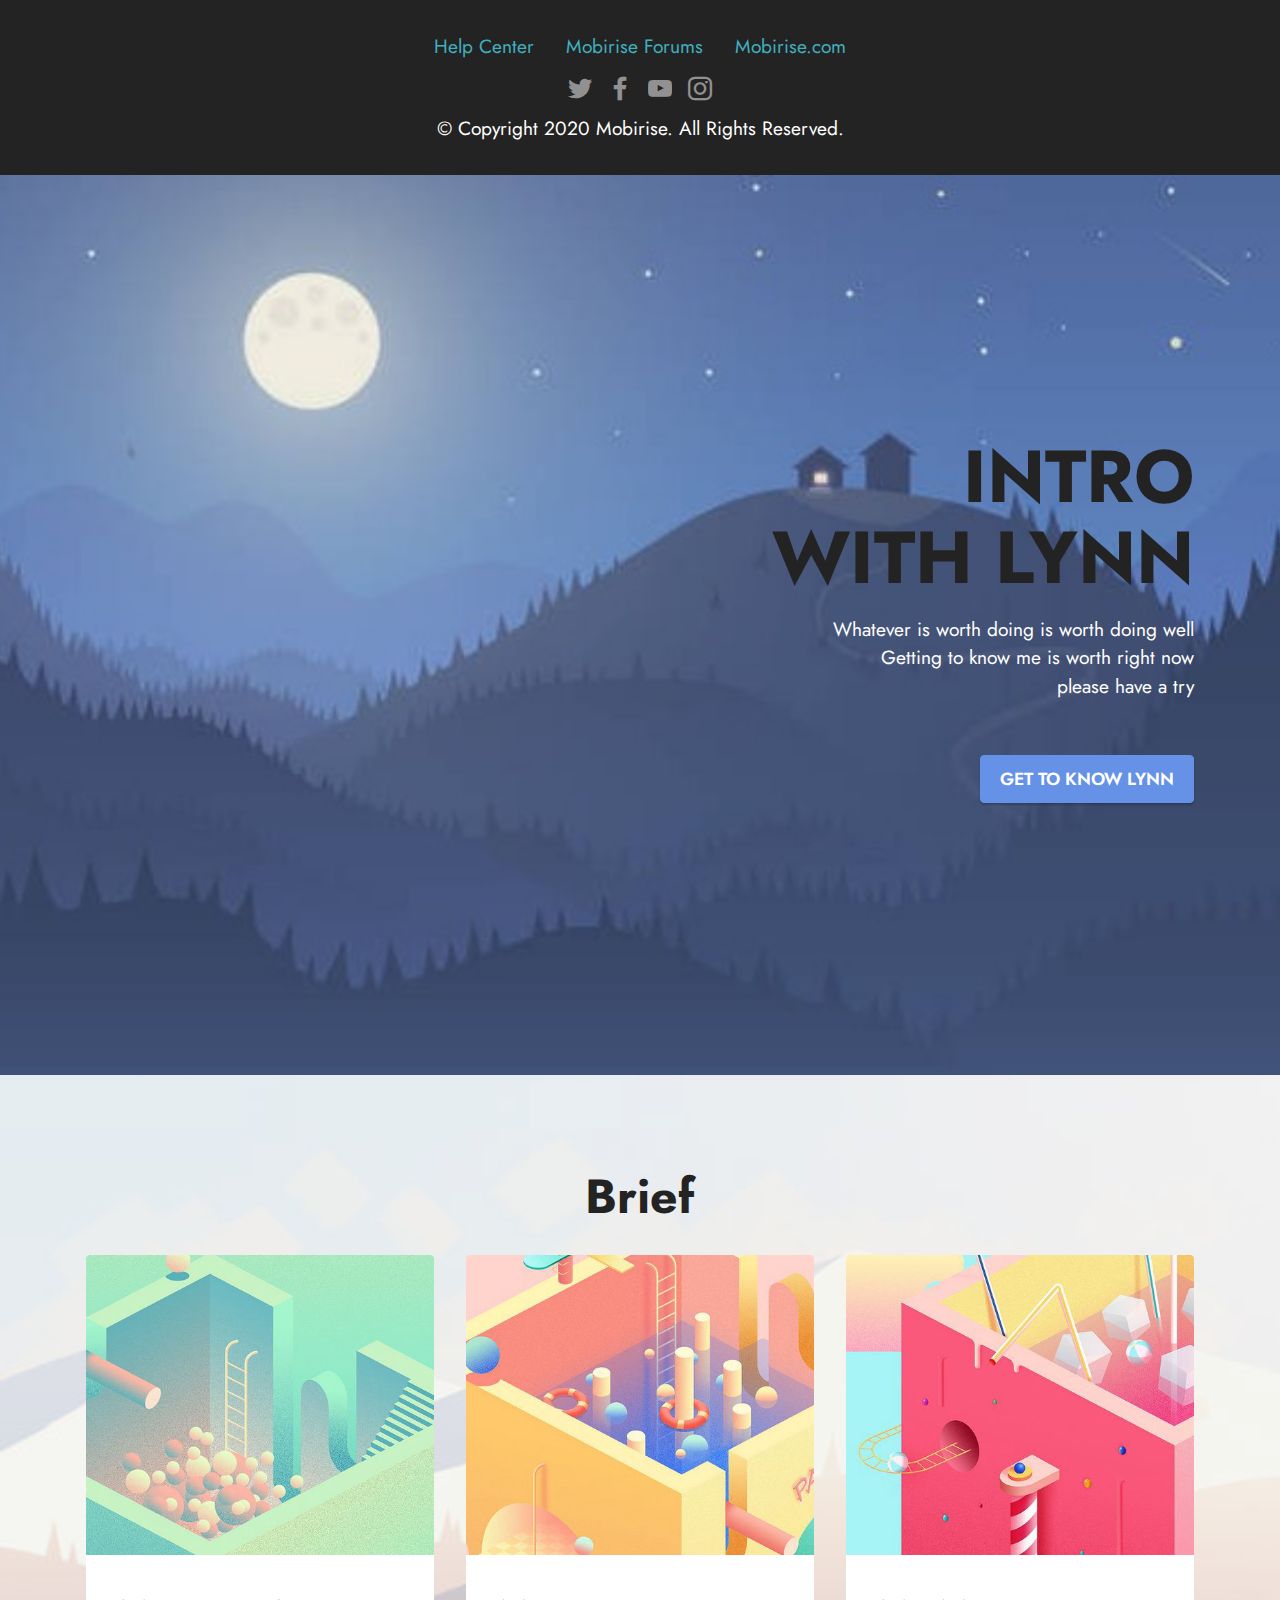
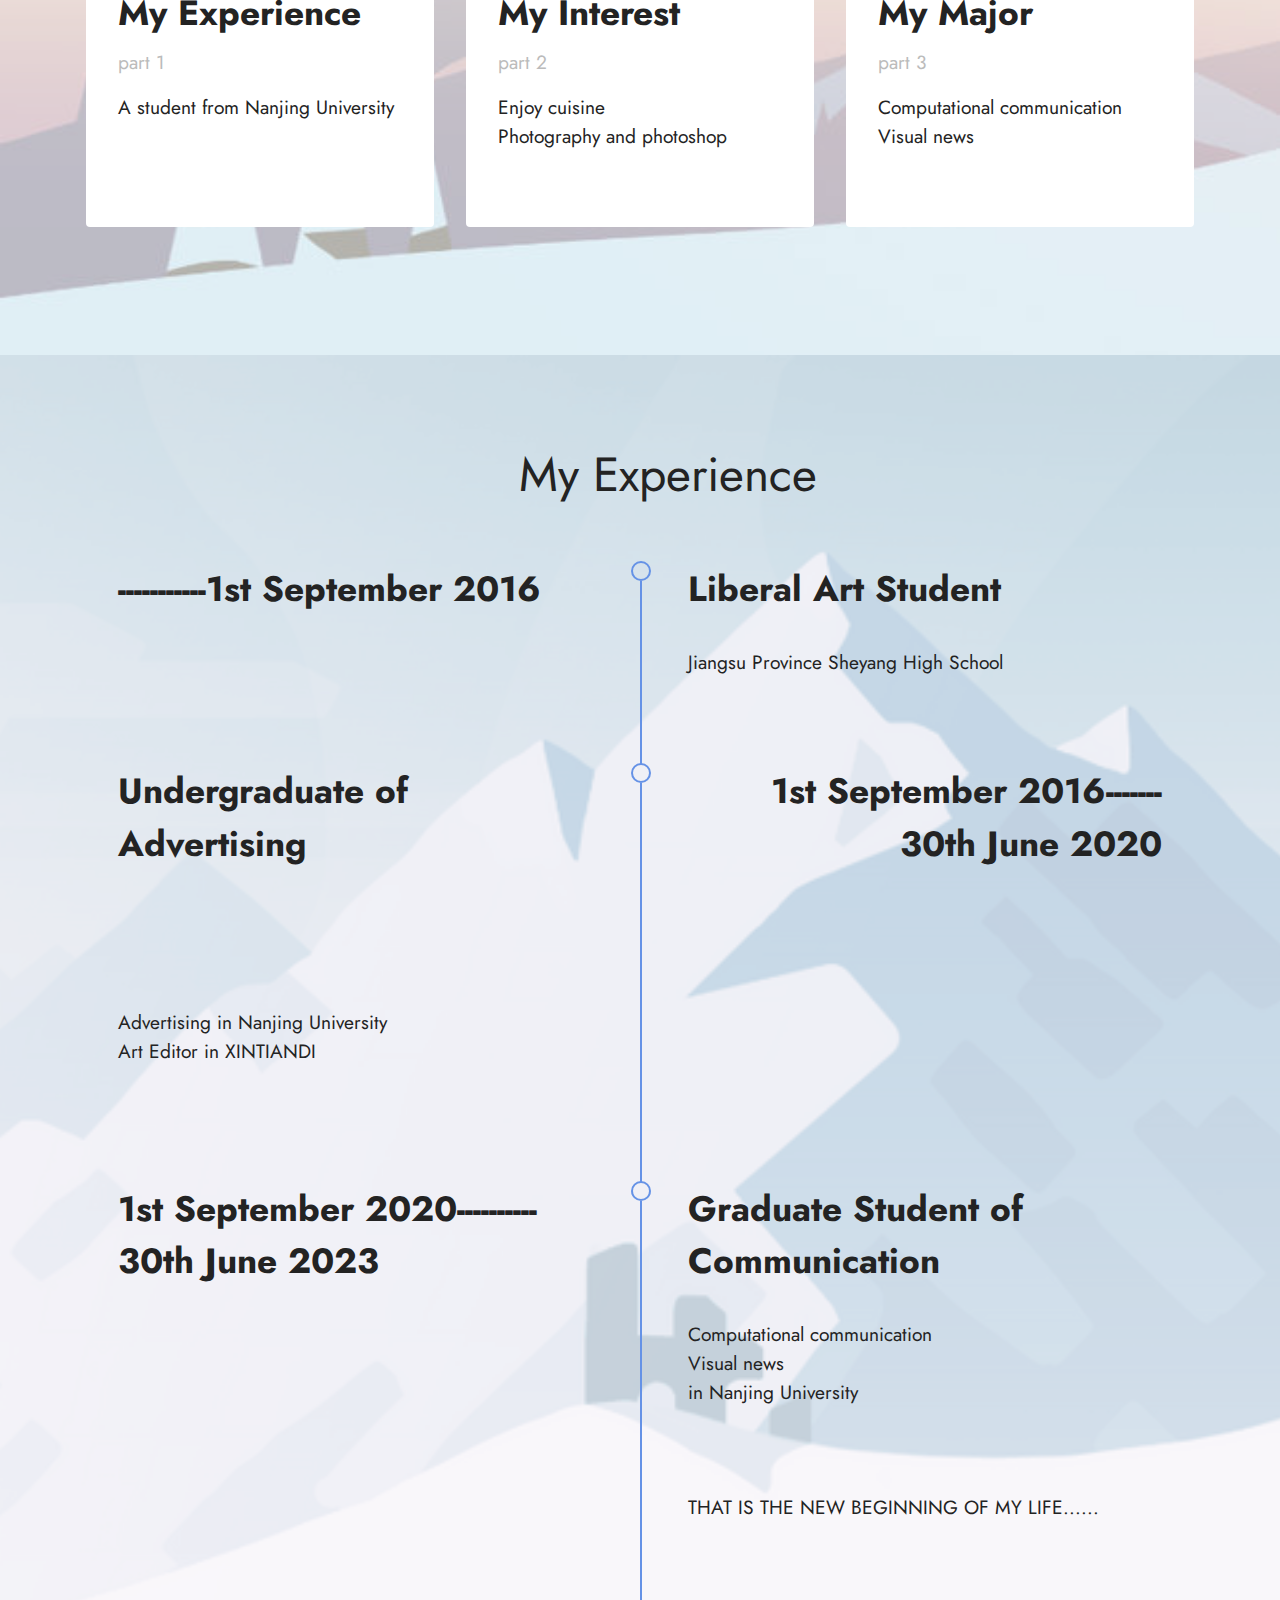
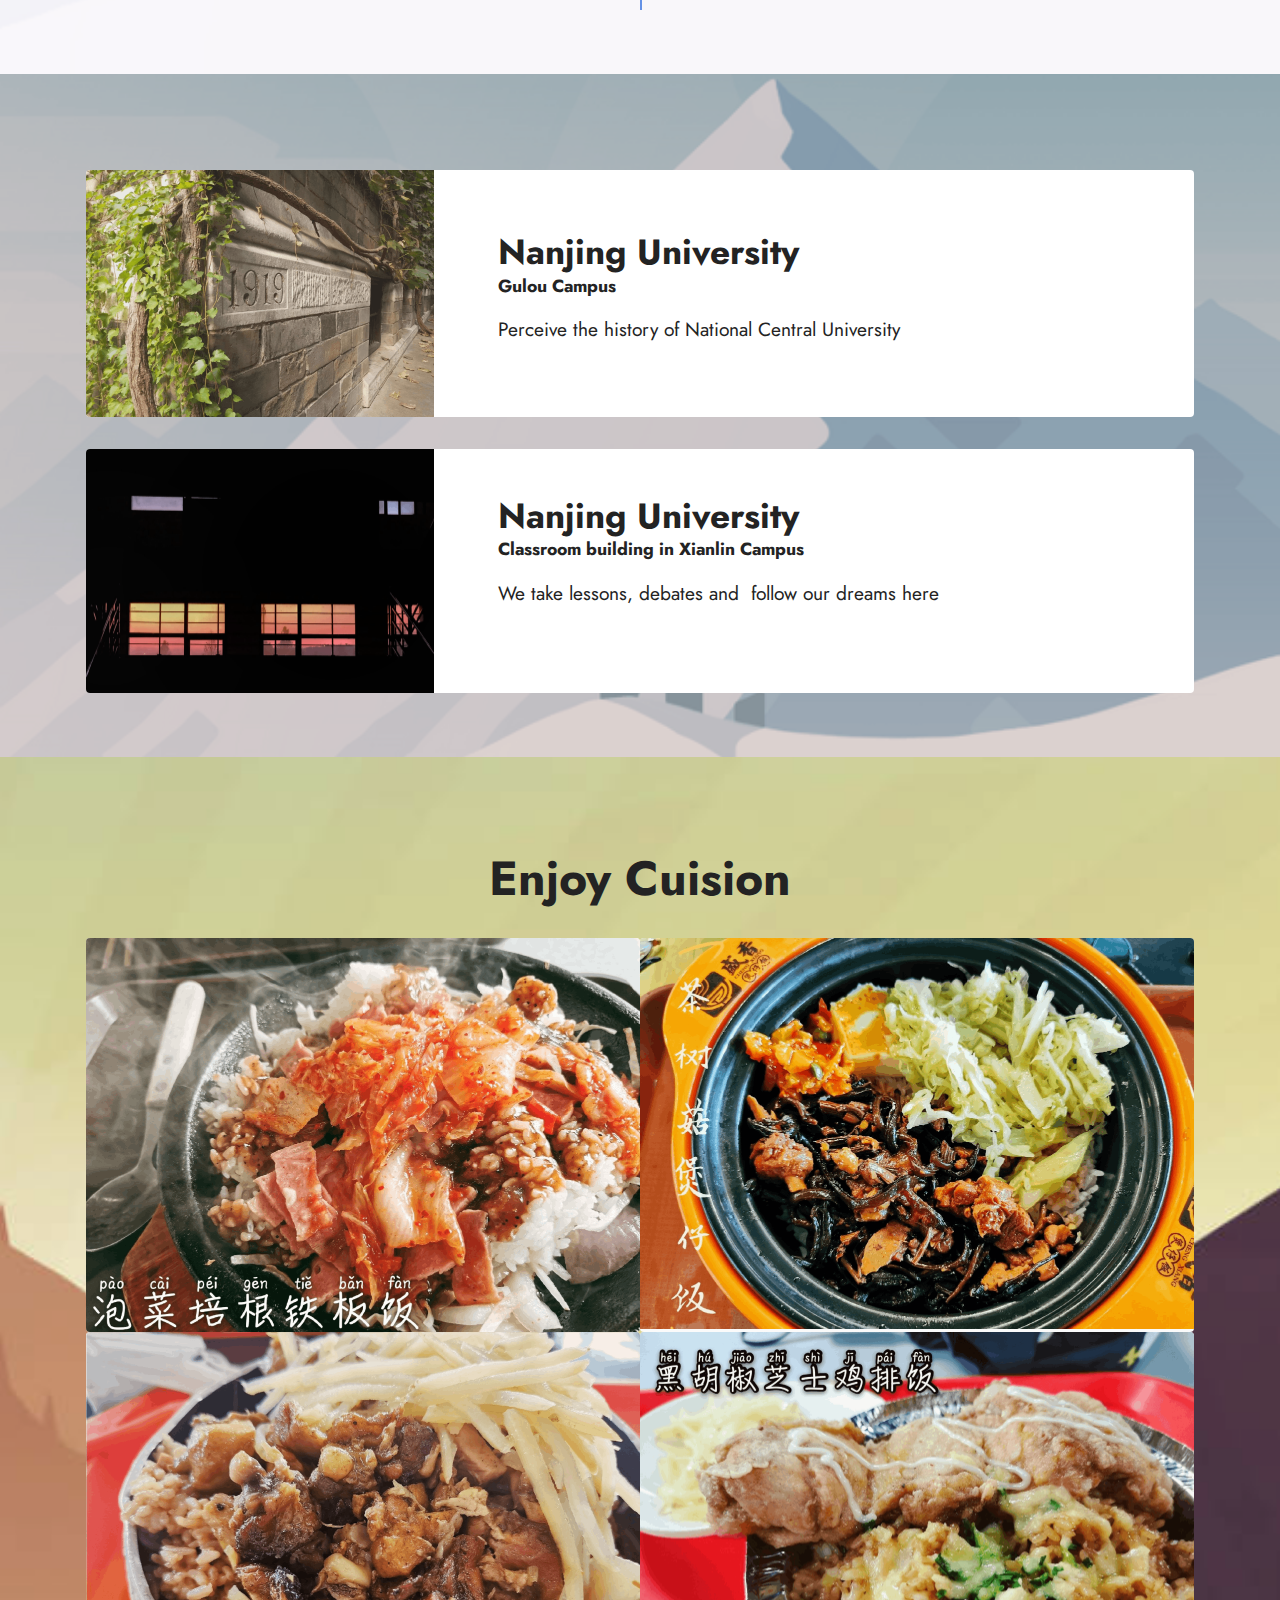
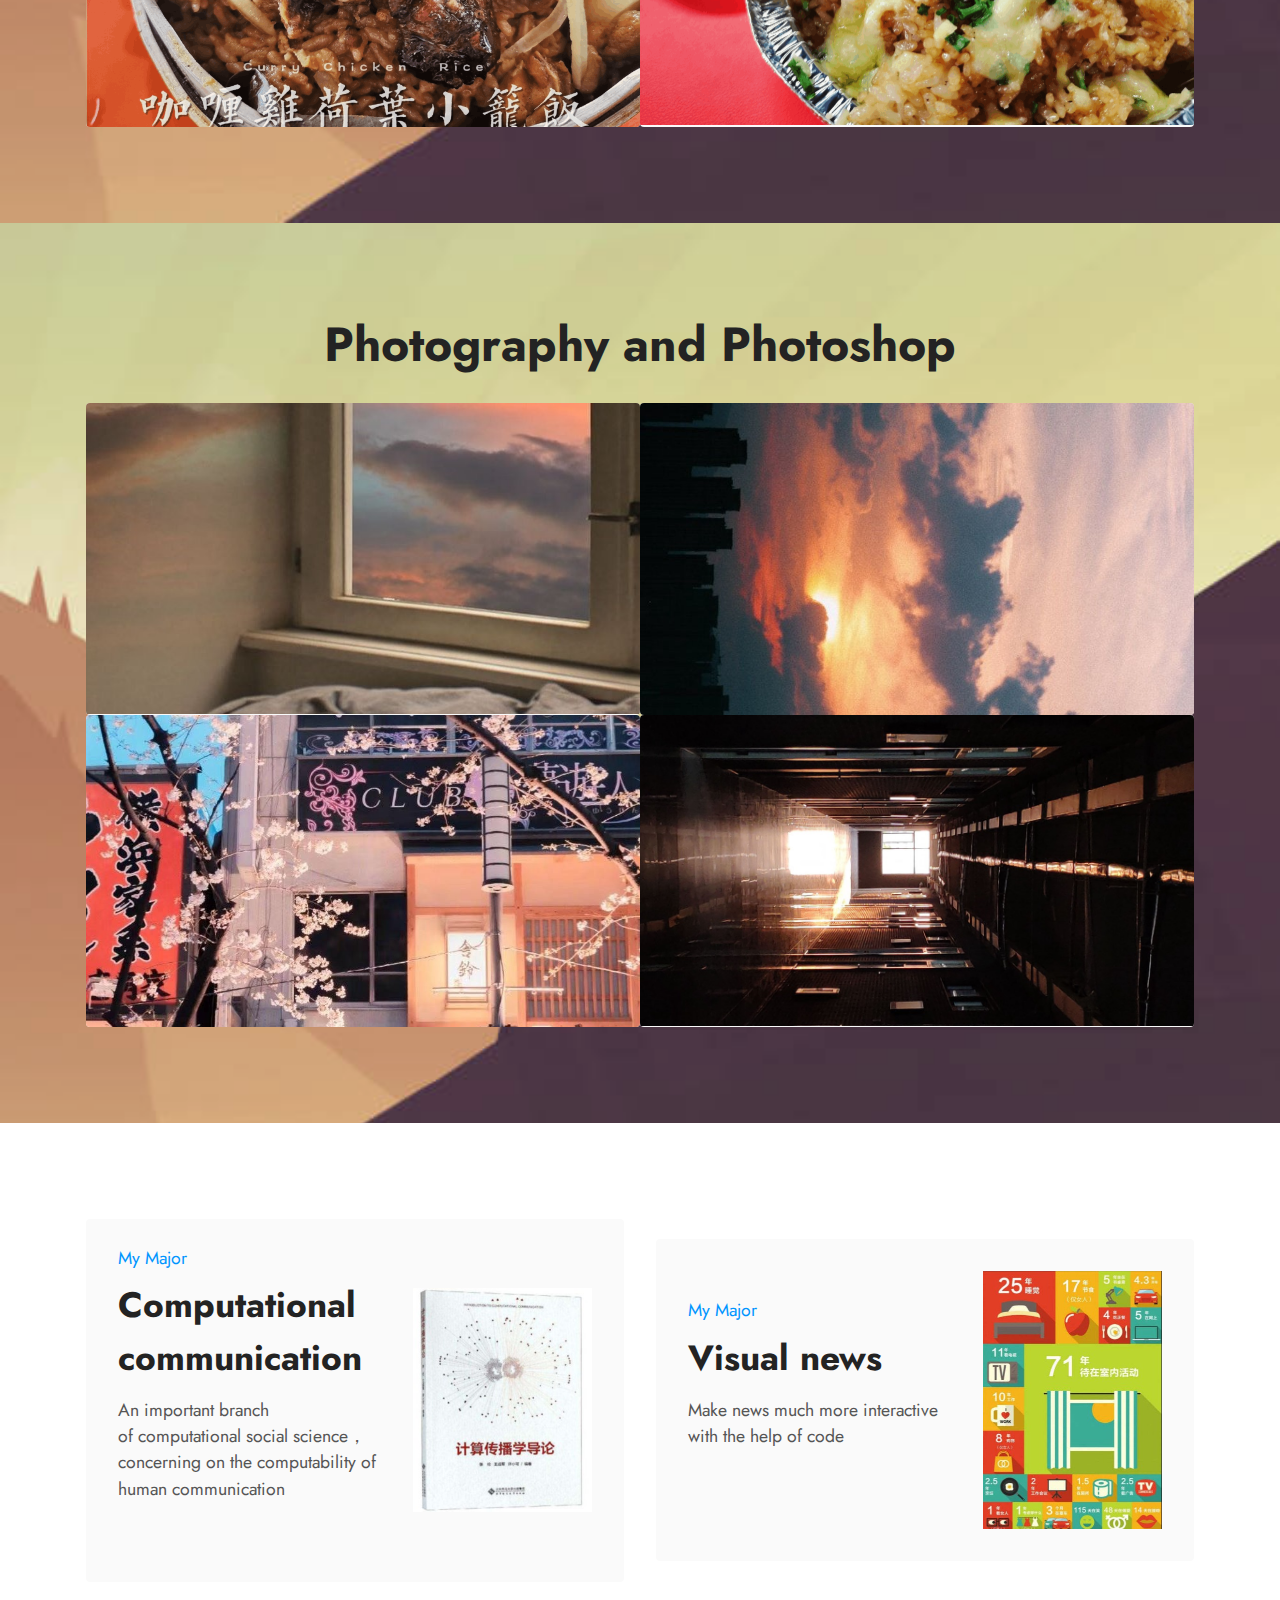
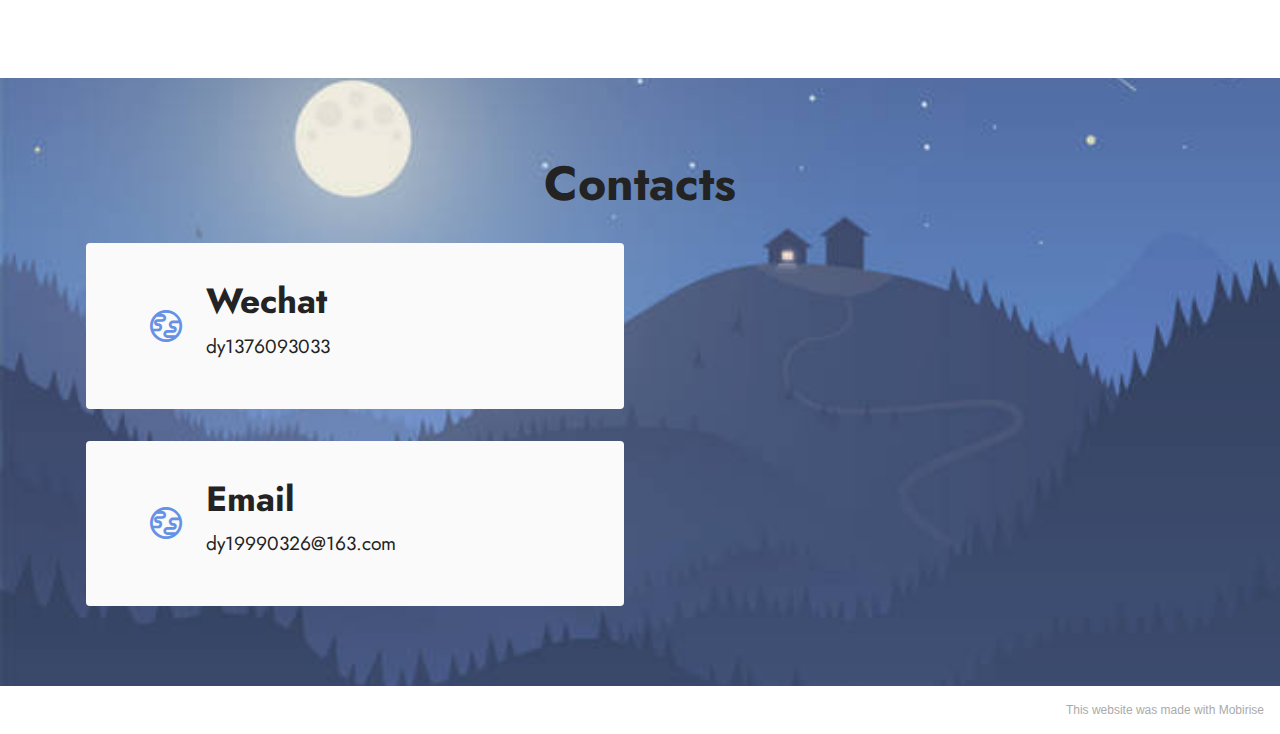
==== commit 83c5f30b: "5th" ====
--- a/page1.html
+++ b/page1.html
@@ -90,7 +90,7 @@
                 <h1 class="mbr-section-title mbr-fonts-style mb-3 display-1"><strong>INTRO WITH LYNN</strong></h1>
                 
                 <p class="mbr-text mbr-fonts-style display-7">Whatever is worth doing is worth doing well<br>Getting to know me is worth right now<br>please have a try<br><br></p>
-                <div class="mbr-section-btn mt-3"><a class="btn btn-primary display-4" href="https://mobiri.se">GET TO KNOW LYNN</a></div>
+                <div class="mbr-section-btn mt-3"><a class="btn btn-primary display-4" href="page1.html#features4-u">GET TO KNOW LYNN</a></div>
             </div>
         </div>
     </div>
@@ -447,11 +447,11 @@
                 </div>
             </div>
             <div class="map-wrapper col-12 col-md-6">
-                <div class="google-map"><iframe frameborder="0" style="border:0" src="https://www.google.com/maps/embed/v1/place?key=AIzaSyCy9r70T3NYf3PhvVflTo0_zdif2_IoIYs&amp;q=Nanjing University" allowfullscreen=""></iframe></div>
-            </div>
-        </div>
-    </div>
-</section><section style="background-color: #fff; font-family: -apple-system, BlinkMacSystemFont, 'Segoe UI', 'Roboto', 'Helvetica Neue', Arial, sans-serif; color:#aaa; font-size:12px; padding: 0; align-items: center; display: flex;"><a href="https://mobirise.site/t" style="flex: 1 1; height: 3rem; padding-left: 1rem;"></a><p style="flex: 0 0 auto; margin:0; padding-right:1rem;"><a href="https://mobirise.site/q" style="color:#aaa;">This website</a> was started with Mobirise website themes</p></section><script src="assets/web/assets/jquery/jquery.min.js"></script>  <script src="assets/popper/popper.min.js"></script>  <script src="assets/tether/tether.min.js"></script>  <script src="assets/bootstrap/js/bootstrap.min.js"></script>  <script src="assets/smoothscroll/smooth-scroll.js"></script>  <script src="assets/parallax/jarallax.min.js"></script>  <script src="assets/theme/js/script.js"></script>  
+                <div class="google-map"><iframe frameborder="0" style="border:0" src="https://www.google.com/maps/embed/v1/place?key=AIzaSyAEIpgj38KyLFELm2bK9Y7krBkz1K-cMq8&amp;q=Nanjing University" allowfullscreen=""></iframe></div>
+            </div>
+        </div>
+    </div>
+</section><section style="background-color: #fff; font-family: -apple-system, BlinkMacSystemFont, 'Segoe UI', 'Roboto', 'Helvetica Neue', Arial, sans-serif; color:#aaa; font-size:12px; padding: 0; align-items: center; display: flex;"><a href="https://mobirise.site/h" style="flex: 1 1; height: 3rem; padding-left: 1rem;"></a><p style="flex: 0 0 auto; margin:0; padding-right:1rem;">This <a href="https://mobirise.site/e" style="color:#aaa;">website</a> was made with Mobirise</p></section><script src="assets/web/assets/jquery/jquery.min.js"></script>  <script src="assets/popper/popper.min.js"></script>  <script src="assets/tether/tether.min.js"></script>  <script src="assets/bootstrap/js/bootstrap.min.js"></script>  <script src="assets/smoothscroll/smooth-scroll.js"></script>  <script src="assets/parallax/jarallax.min.js"></script>  <script src="assets/theme/js/script.js"></script>  
   
   
 </body>
